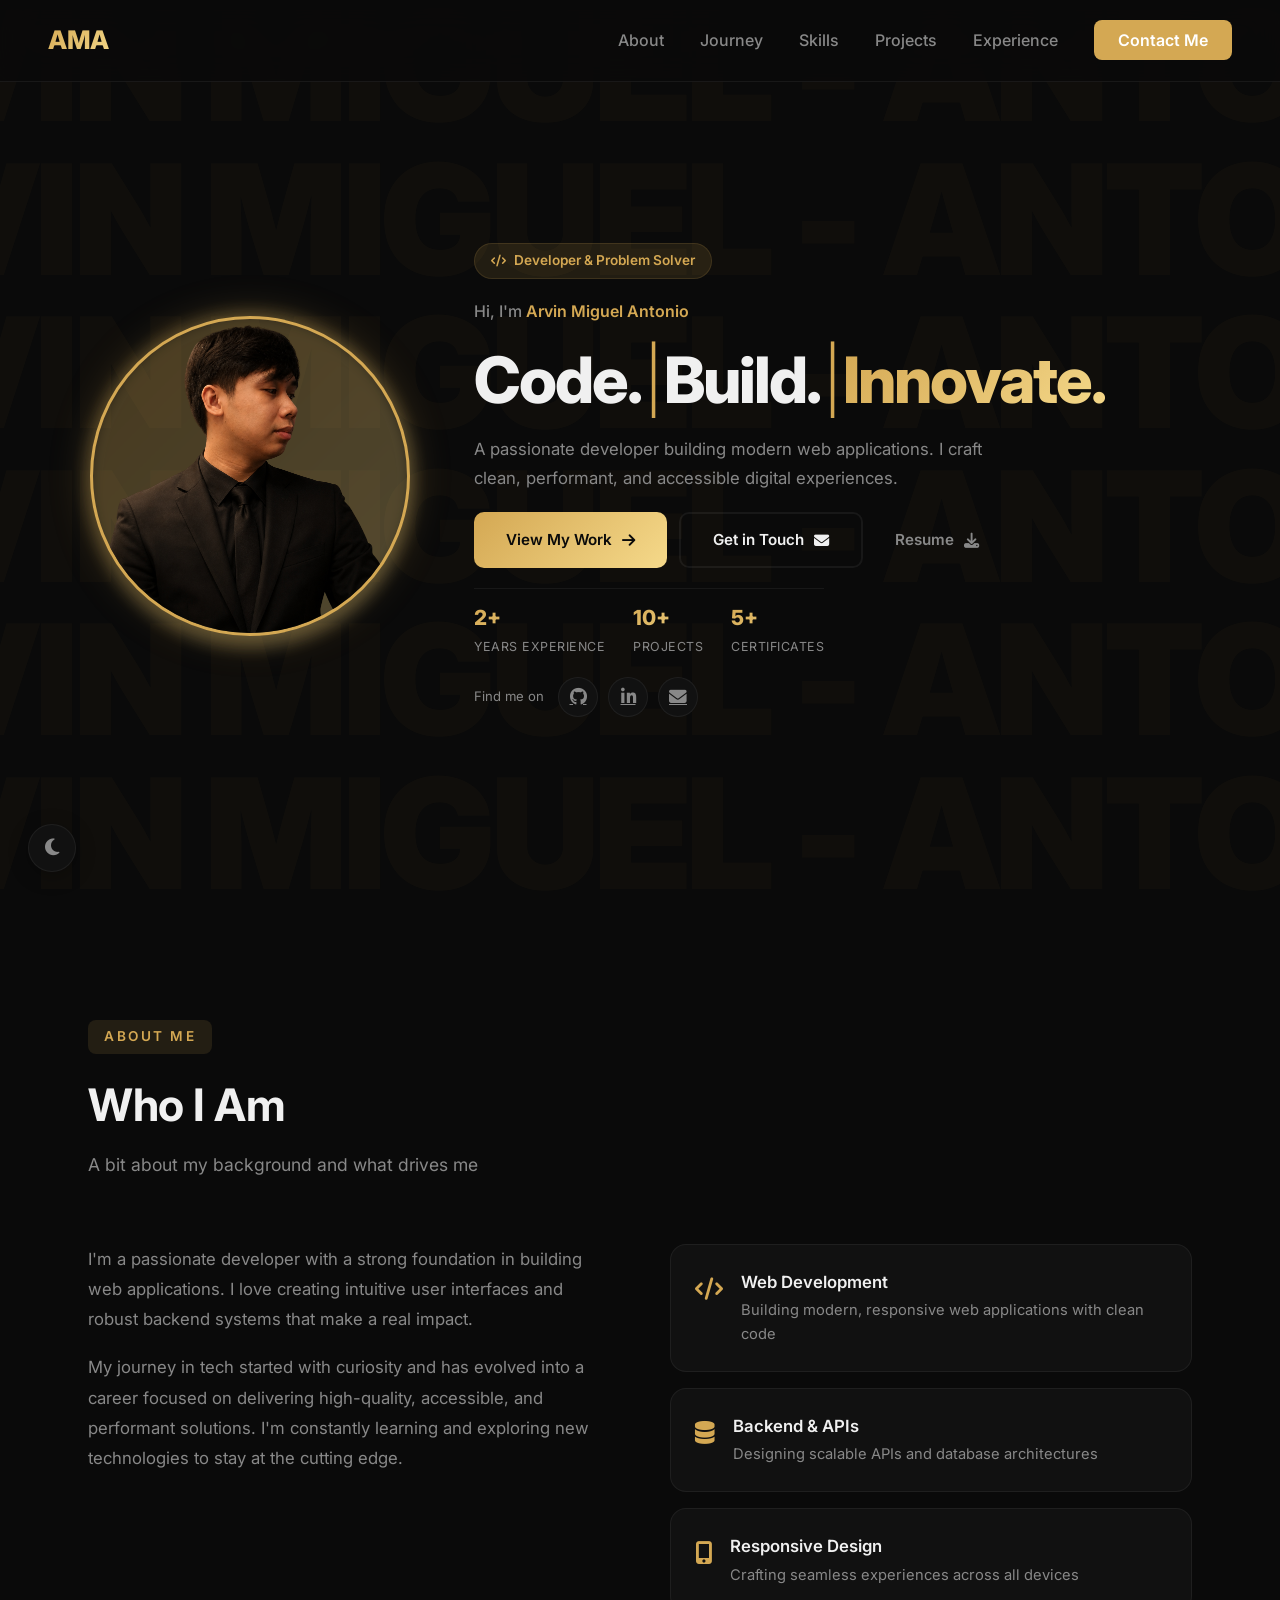
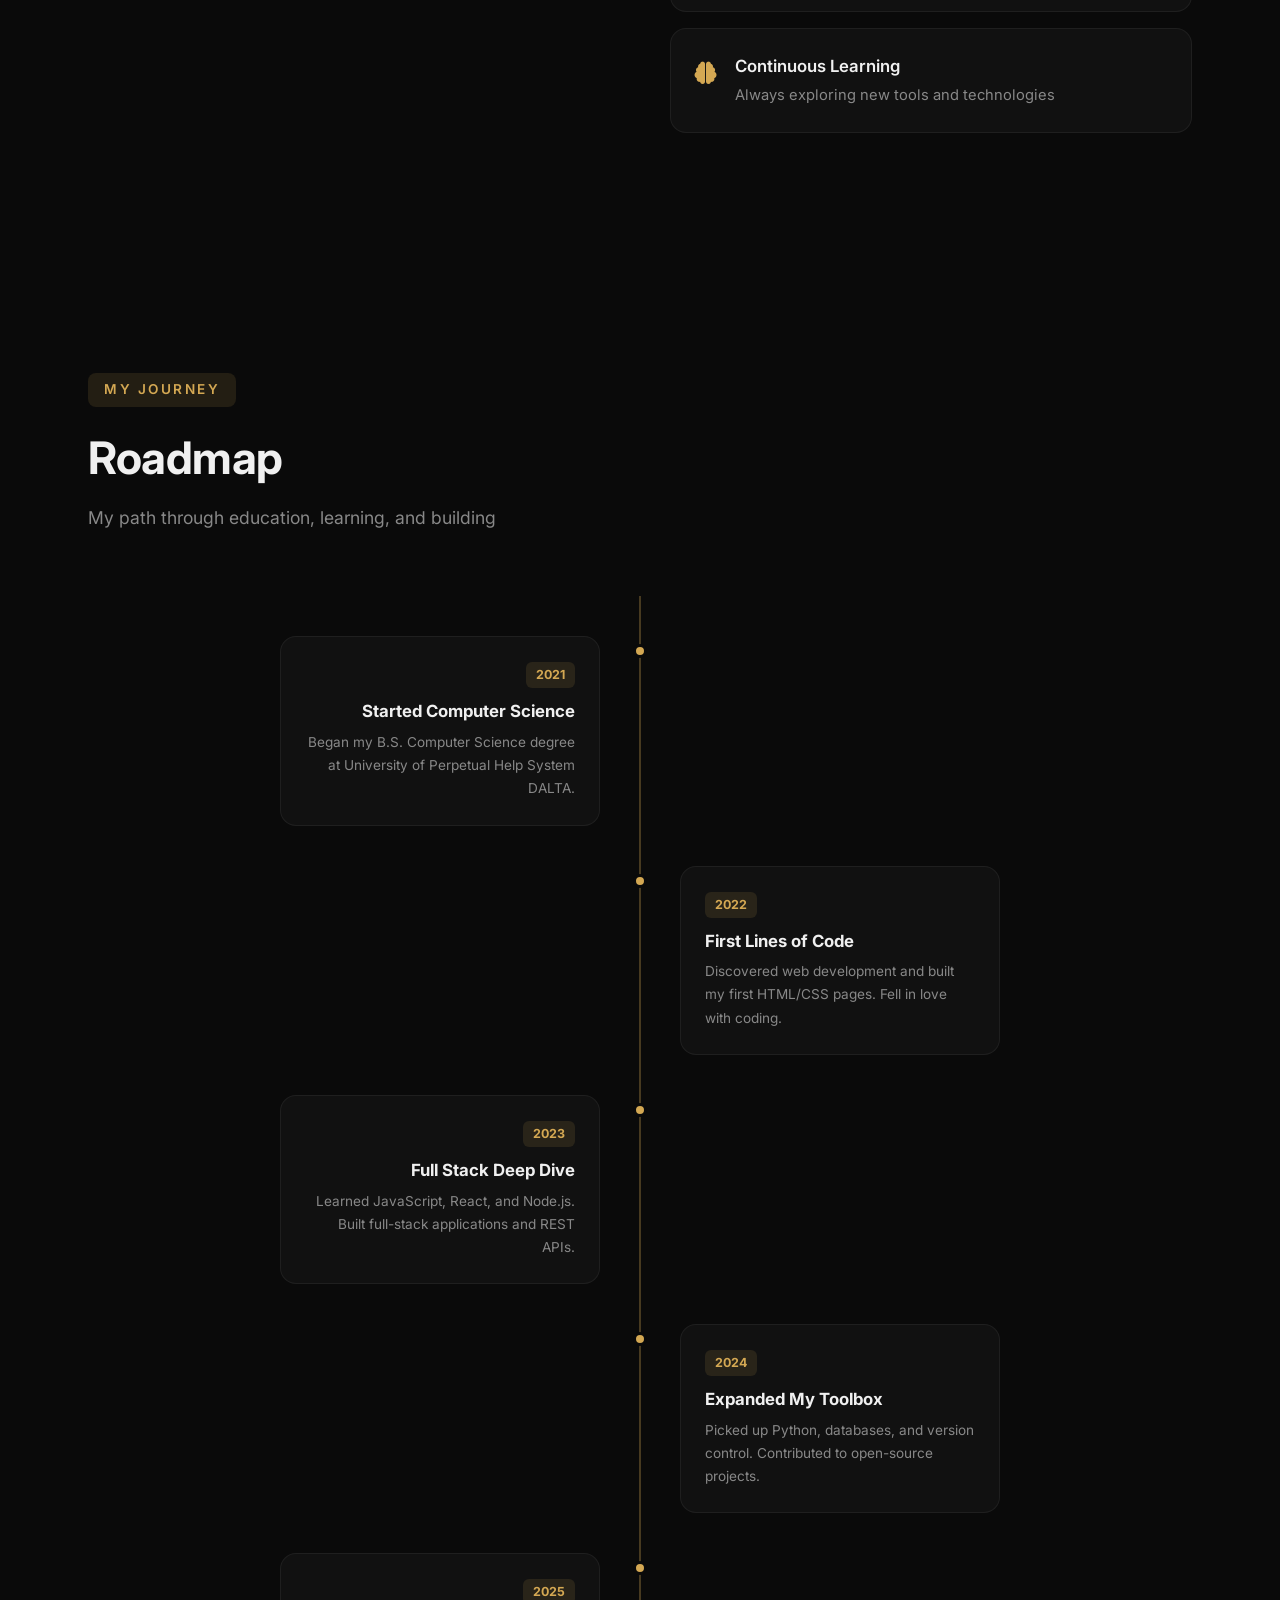
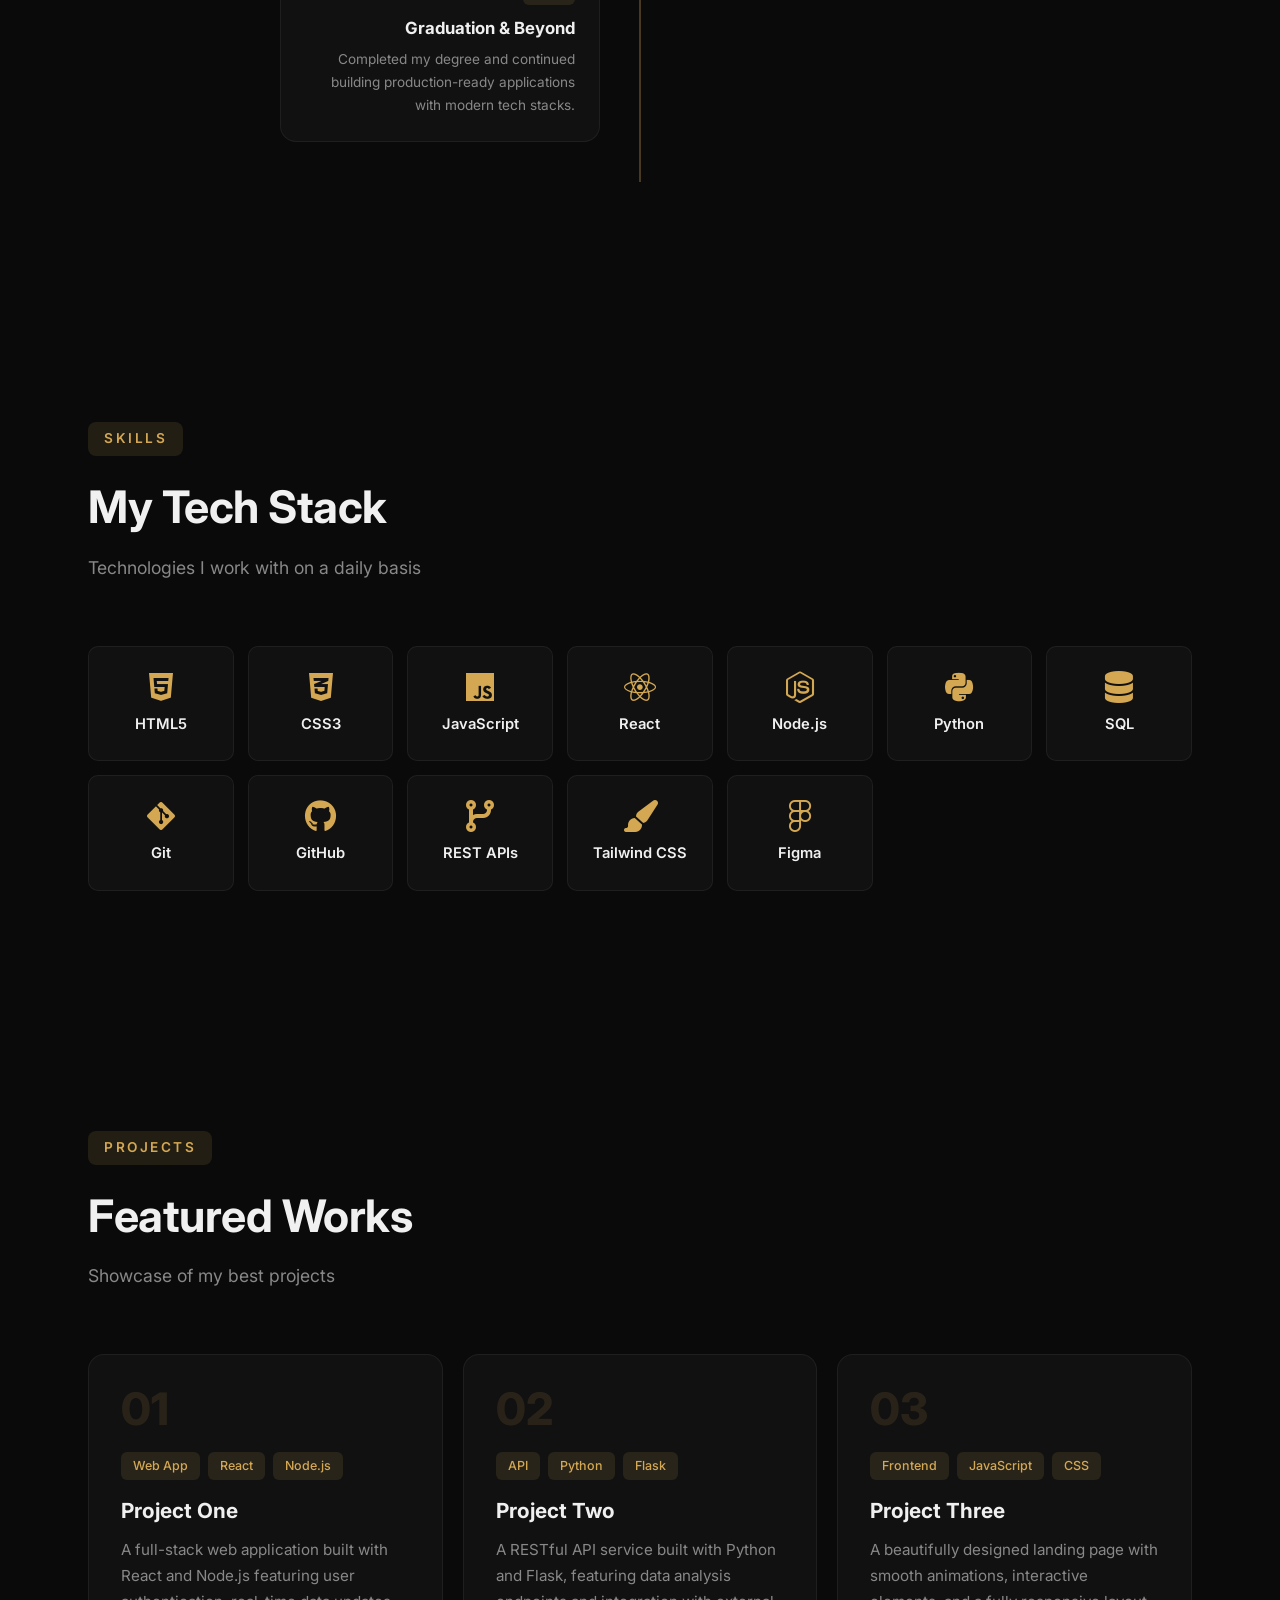
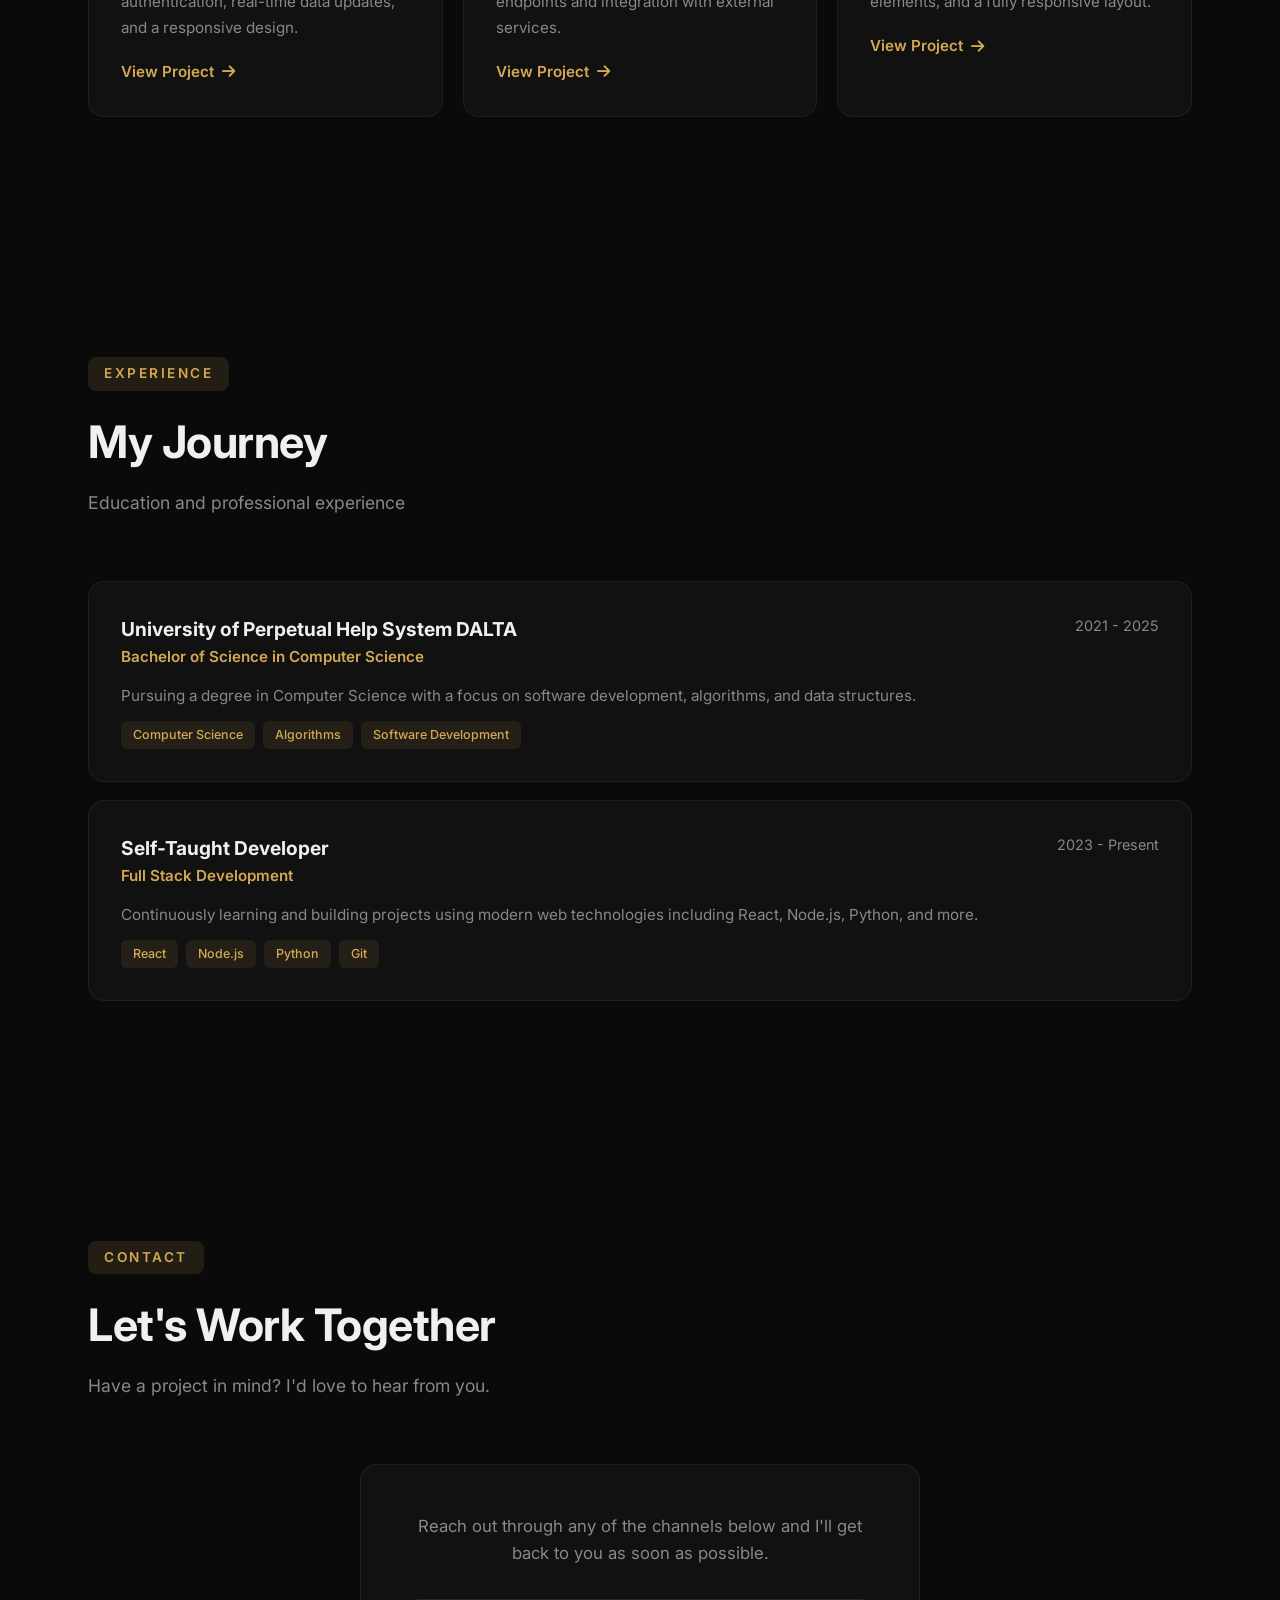
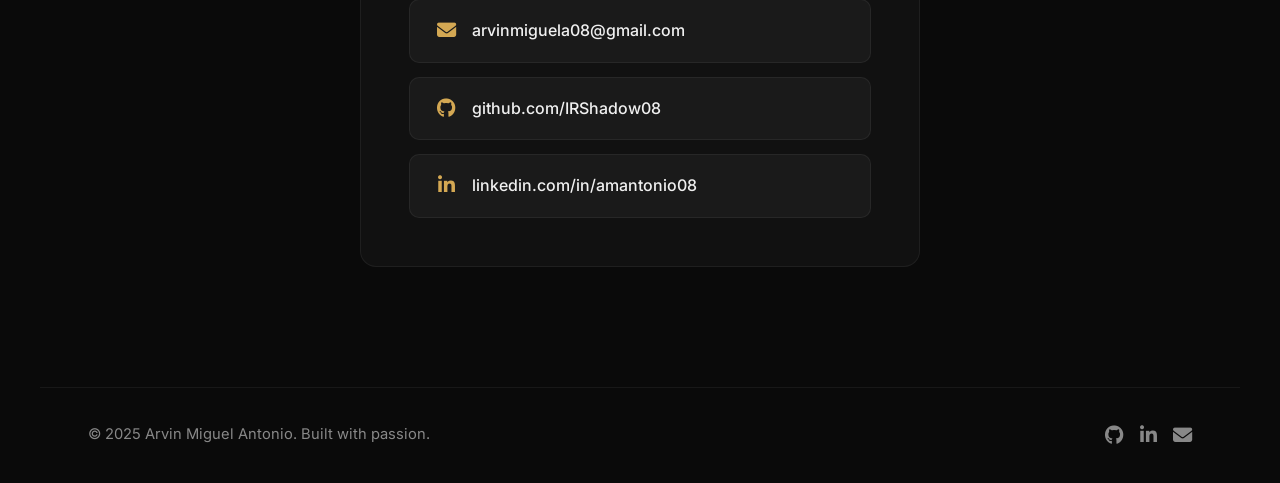
==== portfolio.html @ 57caa6a6 "Smooth Spawn" ====
<!DOCTYPE html>
<html lang="en">
<head>
    <meta charset="UTF-8">
    <meta name="viewport" content="width=device-width, initial-scale=1.0">
    <title>Arvin Miguel Antonio</title>
    <link rel="preconnect" href="https://fonts.googleapis.com">
    <link rel="preconnect" href="https://fonts.gstatic.com" crossorigin>
    <link href="https://fonts.googleapis.com/css2?family=Inter:wght@300;400;500;600;700;800;900&display=swap" rel="stylesheet">
    <link rel="stylesheet" href="https://cdnjs.cloudflare.com/ajax/libs/font-awesome/6.5.0/css/all.min.css">
    <link rel="stylesheet" href="style.css">
</head>
<body>

    <nav>
        <a href="#hero" class="nav-logo">AMA</a>
        <ul class="nav-links" id="navLinks">
            <li><a href="#about">About</a></li>
            <li><a href="#journey">Journey</a></li>
            <li><a href="#skills">Skills</a></li>
            <li><a href="#projects">Projects</a></li>
            <li><a href="#experience">Experience</a></li>
            <li><a href="#contact" class="nav-cta">Contact Me</a></li>
        </ul>
        <button class="mobile-toggle" id="mobileToggle" aria-label="Menu">
            <i class="fas fa-bars"></i>
        </button>
    </nav>

    <section class="hero" id="hero">
        <div class="hero-deco-text">
            <span>Arvin Miguel - Antonio<br>
            Arvin Miguel - Antonio<br>
            Arvin Miguel - Antonio<br>
            Arvin Miguel - Antonio<br>
            Arvin Miguel - Antonio<br>
            Arvin Miguel - Antonio<br>
            Arvin Miguel - Antonio<br>
            Arvin Miguel - Antonio<br>
            Arvin Miguel - Antonio<br>
            Arvin Miguel - Antonio<br>
            Arvin Miguel - Antonio<br>
            Arvin Miguel - Antonio<br>
            Arvin Miguel - Antonio<br>
            Arvin Miguel - Antonio<br>
            Arvin Miguel - Antonio<br>
            Arvin Miguel - Antonio<br>
            Arvin Miguel - Antonio<br>
            Arvin Miguel - Antonio<br>
            Arvin Miguel - Antonio<br>
            Arvin Miguel - Antonio</span>
        </div>
        <div class="hero-wrap">
            <div class="hero-image">
                <img src="Assets/DarkModeMe.png" alt="Arvin Miguel Antonio" id="heroProfileImg">
            </div>
            <div class="hero-content">
                <div class="hero-tag">
                    <i class="fas fa-code"></i> Developer &amp; Problem Solver
                </div>
                <span class="hero-greeting">Hi, I'm <span>Arvin Miguel Antonio</span></span>
                <h1>Code.<span class="separator">|</span>Build.<span class="separator">|</span><span class="highlight">Innovate.</span></h1>
                <p>A passionate developer building modern web applications. I craft clean, performant, and accessible digital experiences.</p>
                <div class="hero-buttons">
                    <a href="#projects" class="btn btn-primary">
                        View My Work <i class="fas fa-arrow-right"></i>
                    </a>
                    <a href="#contact" class="btn btn-outline">
                        Get in Touch <i class="fas fa-envelope"></i>
                    </a>
                    <a href="#" class="btn btn-ghost">
                        Resume <i class="fas fa-download"></i>
                    </a>
                </div>
                <div class="hero-stats">
                    <div class="hero-stat">
                        <span class="hero-stat-value">2+</span>
                        <span class="hero-stat-label">Years Experience</span>
                    </div>
                    <div class="hero-stat">
                        <span class="hero-stat-value">10+</span>
                        <span class="hero-stat-label">Projects</span>
                    </div>
                    <div class="hero-stat">
                        <span class="hero-stat-value">5+</span>
                        <span class="hero-stat-label">Certificates</span>
                    </div>
                </div>
                <div class="hero-social">
                    <span class="hero-social-label">Find me on</span>
                    <a href="https://github.com/IRShadow08" target="_blank" aria-label="GitHub"><i class="fab fa-github"></i></a>
                    <a href="https://www.linkedin.com/in/amantonio08/" target="_blank" aria-label="LinkedIn"><i class="fab fa-linkedin-in"></i></a>
                    <a href="mailto:arvinmiguela08@gmail.com" aria-label="Email"><i class="fas fa-envelope"></i></a>
                </div>
            </div>
        </div>
    </section>

    <section id="about">
        <div class="section-header reveal">
            <span class="section-tag">About Me</span>
            <h2>Who I Am</h2>
            <p>A bit about my background and what drives me</p>
        </div>
        <div class="about-wrap">
            <div class="about-text reveal">
                <p>I'm a passionate developer with a strong foundation in building web applications. I love creating intuitive user interfaces and robust backend systems that make a real impact.</p>
                <p>My journey in tech started with curiosity and has evolved into a career focused on delivering high-quality, accessible, and performant solutions. I'm constantly learning and exploring new technologies to stay at the cutting edge.</p>
            </div>
            <div class="about-highlights reveal">
                <div class="highlight-item">
                    <div class="hl-icon"><i class="fas fa-code"></i></div>
                    <div>
                        <h4>Web Development</h4>
                        <p>Building modern, responsive web applications with clean code</p>
                    </div>
                </div>
                <div class="highlight-item">
                    <div class="hl-icon"><i class="fas fa-database"></i></div>
                    <div>
                        <h4>Backend &amp; APIs</h4>
                        <p>Designing scalable APIs and database architectures</p>
                    </div>
                </div>
                <div class="highlight-item">
                    <div class="hl-icon"><i class="fas fa-mobile-alt"></i></div>
                    <div>
                        <h4>Responsive Design</h4>
                        <p>Crafting seamless experiences across all devices</p>
                    </div>
                </div>
                <div class="highlight-item">
                    <div class="hl-icon"><i class="fas fa-brain"></i></div>
                    <div>
                        <h4>Continuous Learning</h4>
                        <p>Always exploring new tools and technologies</p>
                    </div>
                </div>
            </div>
        </div>
    </section>

    <section id="journey">
        <div class="section-header reveal">
            <span class="section-tag">My Journey</span>
            <h2>Roadmap</h2>
            <p>My path through education, learning, and building</p>
        </div>
        <div class="roadmap reveal">
            <div class="roadmap-line"></div>
            <div class="roadmap-item left">
                <div class="roadmap-dot"></div>
                <div class="roadmap-card">
                    <span class="roadmap-year">2021</span>
                    <h3>Started Computer Science</h3>
                    <p>Began my B.S. Computer Science degree at University of Perpetual Help System DALTA.</p>
                </div>
            </div>
            <div class="roadmap-item right">
                <div class="roadmap-dot"></div>
                <div class="roadmap-card">
                    <span class="roadmap-year">2022</span>
                    <h3>First Lines of Code</h3>
                    <p>Discovered web development and built my first HTML/CSS pages. Fell in love with coding.</p>
                </div>
            </div>
            <div class="roadmap-item left">
                <div class="roadmap-dot"></div>
                <div class="roadmap-card">
                    <span class="roadmap-year">2023</span>
                    <h3>Full Stack Deep Dive</h3>
                    <p>Learned JavaScript, React, and Node.js. Built full-stack applications and REST APIs.</p>
                </div>
            </div>
            <div class="roadmap-item right">
                <div class="roadmap-dot"></div>
                <div class="roadmap-card">
                    <span class="roadmap-year">2024</span>
                    <h3>Expanded My Toolbox</h3>
                    <p>Picked up Python, databases, and version control. Contributed to open-source projects.</p>
                </div>
            </div>
            <div class="roadmap-item left">
                <div class="roadmap-dot"></div>
                <div class="roadmap-card">
                    <span class="roadmap-year">2025</span>
                    <h3>Graduation & Beyond</h3>
                    <p>Completed my degree and continued building production-ready applications with modern tech stacks.</p>
                </div>
            </div>
        </div>
    </section>

    <section id="skills">
        <div class="section-header reveal">
            <span class="section-tag">Skills</span>
            <h2>My Tech Stack</h2>
            <p>Technologies I work with on a daily basis</p>
        </div>
        <div class="skills-grid reveal">
            <div class="skill-item"><i class="fab fa-html5"></i><div class="name">HTML5</div></div>
            <div class="skill-item"><i class="fab fa-css3-alt"></i><div class="name">CSS3</div></div>
            <div class="skill-item"><i class="fab fa-js"></i><div class="name">JavaScript</div></div>
            <div class="skill-item"><i class="fab fa-react"></i><div class="name">React</div></div>
            <div class="skill-item"><i class="fab fa-node-js"></i><div class="name">Node.js</div></div>
            <div class="skill-item"><i class="fab fa-python"></i><div class="name">Python</div></div>
            <div class="skill-item"><i class="fas fa-database"></i><div class="name">SQL</div></div>
            <div class="skill-item"><i class="fab fa-git-alt"></i><div class="name">Git</div></div>
            <div class="skill-item"><i class="fab fa-github"></i><div class="name">GitHub</div></div>
            <div class="skill-item"><i class="fas fa-code-branch"></i><div class="name">REST APIs</div></div>
            <div class="skill-item"><i class="fas fa-paint-brush"></i><div class="name">Tailwind CSS</div></div>
            <div class="skill-item"><i class="fab fa-figma"></i><div class="name">Figma</div></div>
        </div>
    </section>

    <section id="projects">
        <div class="section-header reveal">
            <span class="section-tag">Projects</span>
            <h2>Featured Works</h2>
            <p>Showcase of my best projects</p>
        </div>
        <div class="projects-grid reveal">
            <div class="project-card">
                <div class="card-num">01</div>
                <div class="project-tags">
                    <span>Web App</span>
                    <span>React</span>
                    <span>Node.js</span>
                </div>
                <h3>Project One</h3>
                <p>A full-stack web application built with React and Node.js featuring user authentication, real-time data updates, and a responsive design.</p>
                <a href="https://github.com/IRShadow08" target="_blank" class="project-link">
                    View Project <i class="fas fa-arrow-right"></i>
                </a>
            </div>
            <div class="project-card">
                <div class="card-num">02</div>
                <div class="project-tags">
                    <span>API</span>
                    <span>Python</span>
                    <span>Flask</span>
                </div>
                <h3>Project Two</h3>
                <p>A RESTful API service built with Python and Flask, featuring data analysis endpoints and integration with external services.</p>
                <a href="https://github.com/IRShadow08" target="_blank" class="project-link">
                    View Project <i class="fas fa-arrow-right"></i>
                </a>
            </div>
            <div class="project-card">
                <div class="card-num">03</div>
                <div class="project-tags">
                    <span>Frontend</span>
                    <span>JavaScript</span>
                    <span>CSS</span>
                </div>
                <h3>Project Three</h3>
                <p>A beautifully designed landing page with smooth animations, interactive elements, and a fully responsive layout.</p>
                <a href="https://github.com/IRShadow08" target="_blank" class="project-link">
                    View Project <i class="fas fa-arrow-right"></i>
                </a>
            </div>
        </div>
    </section>

    <section id="experience">
        <div class="section-header reveal">
            <span class="section-tag">Experience</span>
            <h2>My Journey</h2>
            <p>Education and professional experience</p>
        </div>
        <div class="exp-list reveal">
            <div class="exp-card">
                <div class="exp-header">
                    <div>
                        <h3>University of Perpetual Help System DALTA</h3>
                        <div class="exp-role">Bachelor of Science in Computer Science</div>
                    </div>
                    <div class="exp-date">2021 - 2025</div>
                </div>
                <div class="exp-desc">
                    Pursuing a degree in Computer Science with a focus on software development, algorithms, and data structures.
                </div>
                <div class="exp-tags">
                    <span>Computer Science</span>
                    <span>Algorithms</span>
                    <span>Software Development</span>
                </div>
            </div>
            <div class="exp-card">
                <div class="exp-header">
                    <div>
                        <h3>Self-Taught Developer</h3>
                        <div class="exp-role">Full Stack Development</div>
                    </div>
                    <div class="exp-date">2023 - Present</div>
                </div>
                <div class="exp-desc">
                    Continuously learning and building projects using modern web technologies including React, Node.js, Python, and more.
                </div>
                <div class="exp-tags">
                    <span>React</span>
                    <span>Node.js</span>
                    <span>Python</span>
                    <span>Git</span>
                </div>
            </div>
        </div>
    </section>

    <section id="contact">
        <div class="section-header reveal">
            <span class="section-tag">Contact</span>
            <h2>Let's Work Together</h2>
            <p>Have a project in mind? I'd love to hear from you.</p>
        </div>
        <div class="contact-wrap reveal">
            <div class="contact-card">
                <p>Reach out through any of the channels below and I'll get back to you as soon as possible.</p>
                <div class="contact-links">
                    <a href="mailto:arvinmiguela08@gmail.com">
                        <i class="fas fa-envelope"></i> arvinmiguela08@gmail.com
                    </a>
                    <a href="https://github.com/IRShadow08" target="_blank">
                        <i class="fab fa-github"></i> github.com/IRShadow08
                    </a>
                    <a href="https://www.linkedin.com/in/amantonio08/" target="_blank">
                        <i class="fab fa-linkedin-in"></i> linkedin.com/in/amantonio08
                    </a>
                </div>
            </div>
        </div>
    </section>

    <button class="theme-toggle" id="themeToggle" aria-label="Toggle theme">
        <i class="fas fa-moon"></i>
    </button>
    <a href="#hero" class="back-to-top" aria-label="Back to top">
        <i class="fas fa-arrow-up"></i>
    </a>

    <footer>
        <p>&copy; 2025 Arvin Miguel Antonio. Built with passion.</p>
        <div class="footer-social">
            <a href="https://github.com/IRShadow08" target="_blank" aria-label="GitHub"><i class="fab fa-github"></i></a>
            <a href="https://www.linkedin.com/in/amantonio08/" target="_blank" aria-label="LinkedIn"><i class="fab fa-linkedin-in"></i></a>
            <a href="mailto:arvinmiguela08@gmail.com" aria-label="Email"><i class="fas fa-envelope"></i></a>
        </div>
    </footer>

    <script src="script.js"></script>
</body>
</html>
---- style.css ----
* {
    margin: 0;
    padding: 0;
    box-sizing: border-box;
}

:root {
    --bg: #0a0a0a;
    --bg-card: #111111;
    --bg-elevated: #1a1a1a;
    --text: #f0f0f0;
    --text-muted: #888888;
    --accent: #d4a853;
    --accent-dim: rgba(212, 168, 83, 0.12);
    --accent-glow: rgba(212, 168, 83, 0.25);
    --accent-gradient: linear-gradient(135deg, #d4a853, #f5d98a);
    --border: rgba(255, 255, 255, 0.06);
    --radius: 16px;
    --font-sans: 'Inter', sans-serif;
}

html {
    scroll-behavior: smooth;
}

body {
    font-family: 'Inter', sans-serif;
    background: var(--bg);
    position: relative;
    color: var(--text);
    line-height: 1.6;
    overflow-x: hidden;
}

nav {
    position: fixed;
    top: 0;
    left: 0;
    width: 100%;
    padding: 20px 48px;
    display: flex;
    justify-content: space-between;
    align-items: center;
    z-index: 100;
    background: rgba(10, 10, 10, 0.85);
    backdrop-filter: blur(16px);
    border-bottom: 1px solid var(--border);
}

.nav-logo {
    font-size: 1.6rem;
    font-weight: 800;
    letter-spacing: -0.5px;
    background: var(--accent-gradient);
    -webkit-background-clip: text;
    -webkit-text-fill-color: transparent;
    background-clip: text;
    text-decoration: none;
}

.nav-links {
    display: flex;
    gap: 36px;
    list-style: none;
    align-items: center;
}

.nav-links a {
    color: var(--text-muted);
    text-decoration: none;
    font-size: 1rem;
    font-weight: 500;
    transition: color 0.25s;
}

.nav-links a:hover {
    color: var(--text);
}

.nav-cta {
    background: var(--accent);
    color: #fff !important;
    padding: 10px 24px;
    border-radius: 8px;
    font-weight: 600 !important;
    transition: opacity 0.25s !important;
}

.nav-cta:hover {
    opacity: 0.85;
}

.mobile-toggle {
    display: none;
    background: none;
    border: none;
    color: var(--text);
    font-size: 1.8rem;
    cursor: pointer;
}

.hero {
    min-height: 100vh;
    display: flex;
    align-items: center;
    justify-content: center;
    padding: 140px 48px 80px;
    position: relative;
    overflow: hidden;
}

.hero-deco-text {
    position: absolute;
    inset: 0;
    display: flex;
    flex-direction: column;
    align-items: center;
    justify-content: center;
    pointer-events: none;
    user-select: none;
    z-index: 0;
    opacity: 0.035;
    font-size: clamp(5rem, 12vw, 12rem);
    font-weight: 900;
    line-height: 1;
    letter-spacing: -0.03em;
    color: var(--accent);
    text-transform: uppercase;
    white-space: nowrap;
    overflow: hidden;
}

.hero-deco-text span {
    display: block;
    animation: decoScroll 10s linear infinite;
    will-change: transform;
}

@keyframes decoScroll {
    0% { transform: translateY(0); }
    100% { transform: translateY(-50%); }
}

.hero-wrap {
    display: flex;
    align-items: center;
    gap: 64px;
    max-width: 1100px;
    width: 100%;
    position: relative;
    z-index: 1;
}

.hero-image {
    flex-shrink: 0;
    position: relative;
}

.hero-image::after {
    content: '';
    position: absolute;
    inset: -4px;
    border-radius: 50%;
    background: var(--accent-gradient);
    opacity: 0.3;
    filter: blur(8px);
    z-index: -1;
}

.hero-image img {
    width: 320px;
    height: 320px;
    object-fit: cover;
    border-radius: 50%;
    border: 3px solid var(--accent);
    box-shadow: 0 0 40px var(--accent-glow);
}

.hero-content {
    flex: 1;
    display: flex;
    flex-direction: column;
    align-items: flex-start;
    text-align: left;
    gap: 20px;
    position: relative;
    z-index: 1;
}

.hero-tag {
    display: inline-flex;
    align-items: center;
    gap: 8px;
    font-size: 0.85rem;
    font-weight: 600;
    color: var(--accent);
    background: var(--accent-dim);
    padding: 6px 16px;
    border-radius: 100px;
    border: 1px solid rgba(212, 168, 83, 0.15);
}

.hero-tag i {
    font-size: 0.75rem;
}

.hero-greeting {
    font-size: 1rem;
    font-weight: 500;
    color: var(--text-muted);
}

.hero-greeting span {
    color: var(--accent);
    font-weight: 600;
}

.hero-content h1 {
    font-size: clamp(2.5rem, 5vw, 4rem);
    font-weight: 800;
    line-height: 1.1;
    letter-spacing: -2px;
}

.hero-content h1 .highlight {
    background: var(--accent-gradient);
    -webkit-background-clip: text;
    -webkit-text-fill-color: transparent;
    background-clip: text;
}

.hero-content h1 .separator {
    color: var(--accent);
    -webkit-text-fill-color: var(--accent);
    margin: 0 4px;
    font-weight: 300;
}

.hero-content p {
    font-size: 1.05rem;
    color: var(--text-muted);
    line-height: 1.7;
    max-width: 540px;
}

.hero-buttons {
    display: flex;
    gap: 12px;
    flex-wrap: wrap;
    justify-content: flex-start;
}

.btn {
    display: inline-flex;
    align-items: center;
    gap: 10px;
    padding: 14px 32px;
    border-radius: 10px;
    font-weight: 600;
    font-size: 0.95rem;
    text-decoration: none;
    transition: all 0.25s;
    border: none;
    cursor: pointer;
    font-family: inherit;
}

.btn-primary {
    background: var(--accent-gradient);
    color: #0a0a0a;
}

.light-mode .btn-primary {
    color: #1a1a1a;
}

.btn-primary:hover {
    opacity: 0.9;
    transform: translateY(-2px);
    box-shadow: 0 8px 30px var(--accent-glow);
}

.btn-outline {
    background: transparent;
    color: var(--text);
    border: 2px solid var(--border);
}

.btn-outline:hover {
    border-color: var(--accent);
    background: var(--accent-dim);
}

.btn-ghost {
    background: transparent;
    color: var(--text-muted);
    border: none;
    padding: 14px 20px;
}

.btn-ghost:hover {
    color: var(--accent);
}

.hero-actions {
    display: flex;
    align-items: center;
    gap: 16px;
    flex-wrap: wrap;
}

.hero-stats {
    display: flex;
    gap: 28px;
    padding-top: 12px;
    border-top: 1px solid var(--border);
}

.hero-stat {
    display: flex;
    flex-direction: column;
    gap: 2px;
}

.hero-stat-value {
    font-size: 1.3rem;
    font-weight: 800;
    background: var(--accent-gradient);
    -webkit-background-clip: text;
    -webkit-text-fill-color: transparent;
    background-clip: text;
}

.hero-stat-label {
    font-size: 0.78rem;
    color: var(--text-muted);
    text-transform: uppercase;
    letter-spacing: 0.5px;
}

.hero-social {
    display: flex;
    align-items: center;
    gap: 10px;
    justify-content: flex-start;
}

.hero-social-label {
    font-size: 0.82rem;
    color: var(--text-muted);
    margin-right: 4px;
}

.hero-social a {
    color: var(--text-muted);
    font-size: 1.1rem;
    transition: color 0.25s;
    width: 40px;
    height: 40px;
    display: flex;
    align-items: center;
    justify-content: center;
    border-radius: 50%;
    background: var(--bg-card);
    border: 1px solid var(--border);
}

.hero-social a:hover {
    color: var(--accent);
    border-color: var(--accent);
}

section {
    padding: 120px 48px;
    position: relative;
    z-index: 1;
}

section:not(.hero) {
    max-width: 1200px;
    margin: 0 auto;
}

.section-header {
    margin-bottom: 64px;
}

.section-tag {
    display: inline-block;
    font-size: 0.85rem;
    font-weight: 600;
    text-transform: uppercase;
    letter-spacing: 2.5px;
    color: var(--accent);
    background: var(--accent-dim);
    padding: 6px 16px;
    border-radius: 8px;
    margin-bottom: 16px;
}

.section-header h2 {
    font-size: clamp(2rem, 3.5vw, 3rem);
    font-weight: 700;
    letter-spacing: -0.5px;
}

.section-header p {
    color: var(--text-muted);
    margin-top: 10px;
    font-size: 1.1rem;
}

.about-wrap {
    display: grid;
    grid-template-columns: 1fr 1fr;
    gap: 60px;
}

.about-text p {
    color: var(--text-muted);
    margin-bottom: 18px;
    font-size: 1.05rem;
    line-height: 1.8;
}

.about-highlights {
    display: flex;
    flex-direction: column;
    gap: 16px;
}

.highlight-item {
    display: flex;
    align-items: flex-start;
    gap: 18px;
    background: var(--bg-card);
    border: 1px solid var(--border);
    border-radius: var(--radius);
    padding: 24px;
    transition: border-color 0.25s;
}

.highlight-item:hover {
    border-color: var(--accent);
}

.highlight-item .hl-icon {
    font-size: 1.4rem;
    color: var(--accent);
    margin-top: 2px;
    flex-shrink: 0;
}

.highlight-item h4 {
    font-size: 1.05rem;
    font-weight: 600;
    margin-bottom: 4px;
}

.highlight-item p {
    font-size: 0.92rem;
    color: var(--text-muted);
}

.roadmap {
    position: relative;
    max-width: 800px;
    margin: 0 auto;
    padding: 20px 0;
}

.roadmap-line {
    position: absolute;
    left: 50%;
    top: 0;
    bottom: 0;
    width: 2px;
    background: var(--accent);
    opacity: 0.3;
    transform: translateX(-50%);
}

.roadmap-item {
    position: relative;
    width: 50%;
    padding: 20px 40px;
}

.roadmap-item.left {
    left: 0;
    text-align: right;
}

.roadmap-item.right {
    left: 50%;
    text-align: left;
}

.roadmap-dot {
    position: absolute;
    top: 28px;
    width: 14px;
    height: 14px;
    background: var(--accent);
    border-radius: 50%;
    border: 3px solid var(--bg);
    z-index: 2;
}

.roadmap-item.left .roadmap-dot {
    right: -7px;
}

.roadmap-item.right .roadmap-dot {
    left: -7px;
}

.roadmap-card {
    background: var(--bg-card);
    border: 1px solid var(--border);
    border-radius: var(--radius);
    padding: 24px;
    transition: border-color 0.25s;
}

.roadmap-card:hover {
    border-color: var(--accent);
}

.roadmap-year {
    display: inline-block;
    font-size: 0.78rem;
    font-weight: 700;
    color: var(--accent);
    background: var(--accent-dim);
    padding: 3px 10px;
    border-radius: 6px;
    margin-bottom: 10px;
}

.roadmap-card h3 {
    font-size: 1.05rem;
    font-weight: 700;
    margin-bottom: 6px;
}

.roadmap-card p {
    font-size: 0.85rem;
    color: var(--text-muted);
    line-height: 1.7;
}

@media (max-width: 768px) {
    .roadmap-line {
        left: 20px;
    }

    .roadmap-item {
        width: 100%;
        padding: 12px 20px 12px 52px;
    }

    .roadmap-item.left,
    .roadmap-item.right {
        left: 0;
        text-align: left;
    }

    .roadmap-item.left .roadmap-dot,
    .roadmap-item.right .roadmap-dot {
        left: 13px;
    }
}

.skills-grid {
    display: grid;
    grid-template-columns: repeat(auto-fill, minmax(140px, 1fr));
    gap: 14px;
}

.skill-item {
    background: var(--bg-card);
    border: 1px solid var(--border);
    border-radius: 10px;
    padding: 24px 16px;
    text-align: center;
    transition: all 0.25s;
    cursor: default;
}

.skill-item:hover {
    border-color: var(--accent);
    transform: translateY(-3px);
}

.skill-item i {
    font-size: 2rem;
    margin-bottom: 10px;
    color: var(--accent);
}

.skill-item .name {
    font-size: 0.92rem;
    font-weight: 600;
}

.projects-grid {
    display: grid;
    grid-template-columns: repeat(auto-fill, minmax(340px, 1fr));
    gap: 20px;
}

.project-card {
    background: var(--bg-card);
    border: 1px solid var(--border);
    border-radius: var(--radius);
    padding: 32px;
    transition: all 0.25s;
}

.project-card:hover {
    border-color: var(--accent);
    transform: translateY(-4px);
}

.project-card .card-num {
    font-size: 2.8rem;
    font-weight: 800;
    color: var(--accent-dim);
    line-height: 1;
    margin-bottom: 20px;
}

.project-tags {
    display: flex;
    flex-wrap: wrap;
    gap: 8px;
    margin-bottom: 14px;
}

.project-tags span {
    font-size: 0.78rem;
    padding: 4px 12px;
    border-radius: 6px;
    background: var(--accent-dim);
    color: var(--accent);
    font-weight: 500;
}

.project-card h3 {
    font-size: 1.3rem;
    font-weight: 700;
    margin-bottom: 10px;
}

.project-card p {
    font-size: 0.95rem;
    color: var(--text-muted);
    line-height: 1.7;
    margin-bottom: 18px;
}

.project-link {
    color: var(--accent);
    text-decoration: none;
    font-size: 0.95rem;
    font-weight: 600;
    display: inline-flex;
    align-items: center;
    gap: 8px;
    transition: gap 0.25s;
}

.project-link:hover {
    gap: 12px;
}

.exp-list {
    display: flex;
    flex-direction: column;
    gap: 18px;
}

.exp-card {
    background: var(--bg-card);
    border: 1px solid var(--border);
    border-radius: var(--radius);
    padding: 32px;
    transition: all 0.25s;
    position: relative;
    overflow: hidden;
}

.exp-card::before {
    content: '';
    position: absolute;
    left: 0;
    top: 0;
    bottom: 0;
    width: 4px;
    background: var(--accent);
    opacity: 0;
    transition: opacity 0.25s;
}

.exp-card:hover::before {
    opacity: 1;
}

.exp-header {
    display: flex;
    justify-content: space-between;
    align-items: flex-start;
    margin-bottom: 10px;
    flex-wrap: wrap;
    gap: 8px;
}

.exp-header h3 {
    font-size: 1.2rem;
    font-weight: 700;
}

.exp-role {
    font-size: 0.95rem;
    color: var(--accent);
    font-weight: 600;
    margin-bottom: 4px;
}

.exp-date {
    font-size: 0.9rem;
    color: var(--text-muted);
    white-space: nowrap;
}

.exp-desc {
    font-size: 0.95rem;
    color: var(--text-muted);
    line-height: 1.7;
}

.exp-tags {
    display: flex;
    flex-wrap: wrap;
    gap: 8px;
    margin-top: 12px;
}

.exp-tags span {
    font-size: 0.78rem;
    padding: 4px 12px;
    border-radius: 6px;
    background: rgba(212, 168, 83, 0.1);
    color: var(--accent);
    font-weight: 500;
}

.contact-wrap {
    display: flex;
    flex-direction: column;
    align-items: center;
    text-align: center;
}

.contact-card {
    background: var(--bg-card);
    border: 1px solid var(--border);
    border-radius: var(--radius);
    padding: 48px;
    max-width: 560px;
    width: 100%;
}

.contact-card p {
    color: var(--text-muted);
    margin-bottom: 32px;
    font-size: 1.05rem;
}

.contact-links {
    display: flex;
    flex-direction: column;
    gap: 14px;
}

.contact-links a {
    display: flex;
    align-items: center;
    gap: 14px;
    padding: 18px 24px;
    border-radius: 10px;
    text-decoration: none;
    font-weight: 500;
    font-size: 1rem;
    background: var(--bg-elevated);
    border: 1px solid var(--border);
    color: var(--text);
    transition: all 0.25s;
}

.contact-links a:hover {
    border-color: var(--accent);
    background: var(--accent-dim);
}

.contact-links a i {
    color: var(--accent);
    width: 24px;
    text-align: center;
    font-size: 1.2rem;
}

footer {
    border-top: 1px solid var(--border);
    padding: 32px 48px;
    display: flex;
    justify-content: space-between;
    align-items: center;
    color: var(--text-muted);
    font-size: 0.92rem;
    max-width: 1200px;
    margin: 0 auto;
    flex-wrap: wrap;
    gap: 16px;
}

footer .footer-social {
    display: flex;
    gap: 16px;
}

footer .footer-social a {
    color: var(--text-muted);
    font-size: 1.2rem;
    transition: color 0.25s;
}

footer .footer-social a:hover {
    color: var(--accent);
}

.reveal {
    opacity: 0;
    transform: translateY(24px);
    transition: opacity 0.5s ease-out, transform 0.5s ease-out;
}

.reveal.active {
    opacity: 1;
    transform: translateY(0);
}

.theme-toggle {
    position: fixed;
    bottom: 28px;
    left: 28px;
    z-index: 200;
    width: 48px;
    height: 48px;
    border-radius: 50%;
    border: 1px solid var(--border);
    background: var(--bg-card);
    color: var(--text-muted);
    font-size: 1.2rem;
    cursor: pointer;
    display: flex;
    align-items: center;
    justify-content: center;
    transition: all 0.3s;
    box-shadow: 0 4px 20px rgba(0, 0, 0, 0.3);
}

.theme-toggle:hover {
    border-color: var(--accent);
    color: var(--accent);
    transform: scale(1.1);
}

.back-to-top {
    position: fixed;
    bottom: 28px;
    right: 28px;
    z-index: 200;
    width: 48px;
    height: 48px;
    border-radius: 50%;
    border: 1px solid var(--border);
    background: var(--bg-card);
    color: var(--text-muted);
    font-size: 1.2rem;
    cursor: pointer;
    display: none;
    align-items: center;
    justify-content: center;
    transition: all 0.3s;
    box-shadow: 0 4px 20px rgba(0, 0, 0, 0.3);
    text-decoration: none;
}

.back-to-top:hover {
    border-color: var(--accent);
    color: var(--accent);
    transform: scale(1.1);
}

.light-mode .back-to-top {
    background: var(--bg-elevated);
    border-color: rgba(0, 0, 0, 0.15);
    color: #555;
}

.light-mode .back-to-top:hover {
    color: var(--accent);
    border-color: var(--accent);
}

.light-mode {
    --bg: #ffffff;
    --bg-gradient: none;
    --bg-card: #f5f5f5;
    --bg-elevated: #eeeeee;
    --text: #111111;
    --text-muted: #666666;
    --border: rgba(0, 0, 0, 0.1);
    --accent: #d4a853;
    --accent-dim: rgba(212, 168, 83, 0.1);
    --accent-glow: rgba(212, 168, 83, 0.15);
    --bg: #ffffff;
}

.light-mode nav {
    background: rgba(255, 255, 255, 0.9);
    border-bottom-color: rgba(0, 0, 0, 0.08);
}

.light-mode .nav-links a {
    color: #555;
}

.light-mode .nav-links a:hover {
    color: #111;
}

.light-mode .project-card .card-num {
    color: rgba(212, 168, 83, 0.15);
}

.light-mode .hero-image::after {
    opacity: 0.2;
}

.light-mode .hero-social a {
    background: var(--bg-elevated);
}

.light-mode .contact-links a {
    background: var(--bg-elevated);
}

.light-mode .exp-card::before {
    background: var(--accent);
}

.light-mode .theme-toggle {
    background: var(--bg-elevated);
    border-color: rgba(0, 0, 0, 0.15);
    color: #555;
}

.light-mode .theme-toggle:hover {
    color: var(--accent);
    border-color: var(--accent);
}

@media (max-width: 768px) {
    .light-mode .nav-links {
        background: rgba(255, 255, 255, 0.97);
        border-bottom-color: rgba(0, 0, 0, 0.08);
    }
}

@media (max-width: 900px) {
    .about-wrap {
        grid-template-columns: 1fr;
        gap: 40px;
    }

    footer {
        flex-direction: column;
        text-align: center;
    }
}

@media (max-width: 768px) {
    nav {
        padding: 16px 24px;
    }

    .nav-links {
        display: none;
        position: absolute;
        top: 100%;
        left: 0;
        width: 100%;
        flex-direction: column;
        background: rgba(10, 10, 10, 0.97);
        backdrop-filter: blur(16px);
        padding: 24px;
        gap: 16px;
        border-bottom: 1px solid var(--border);
    }

    .nav-links.open {
        display: flex;
    }

    .mobile-toggle {
        display: block;
    }

    .hero {
        padding: 120px 24px 60px;
    }

    .hero-wrap {
        flex-direction: column;
        text-align: center;
        gap: 36px;
    }

    .hero-image img {
        width: 200px;
        height: 200px;
    }

    .hero-content {
        align-items: center;
        text-align: center;
    }

    .hero-buttons,
    .hero-social,
    .hero-actions {
        justify-content: center;
    }

    .hero-stats {
        justify-content: center;
    }

    .hero-deco-text {
        font-size: clamp(3rem, 8vw, 6rem);
    }

    section {
        padding: 80px 24px;
    }

    .projects-grid {
        grid-template-columns: 1fr;
    }

    .skills-grid {
        grid-template-columns: repeat(auto-fill, minmax(110px, 1fr));
    }
}

@media (max-width: 480px) {
    .hero-content h1 {
        font-size: 2rem;
    }

    .contact-card {
        padding: 28px;
    }
}
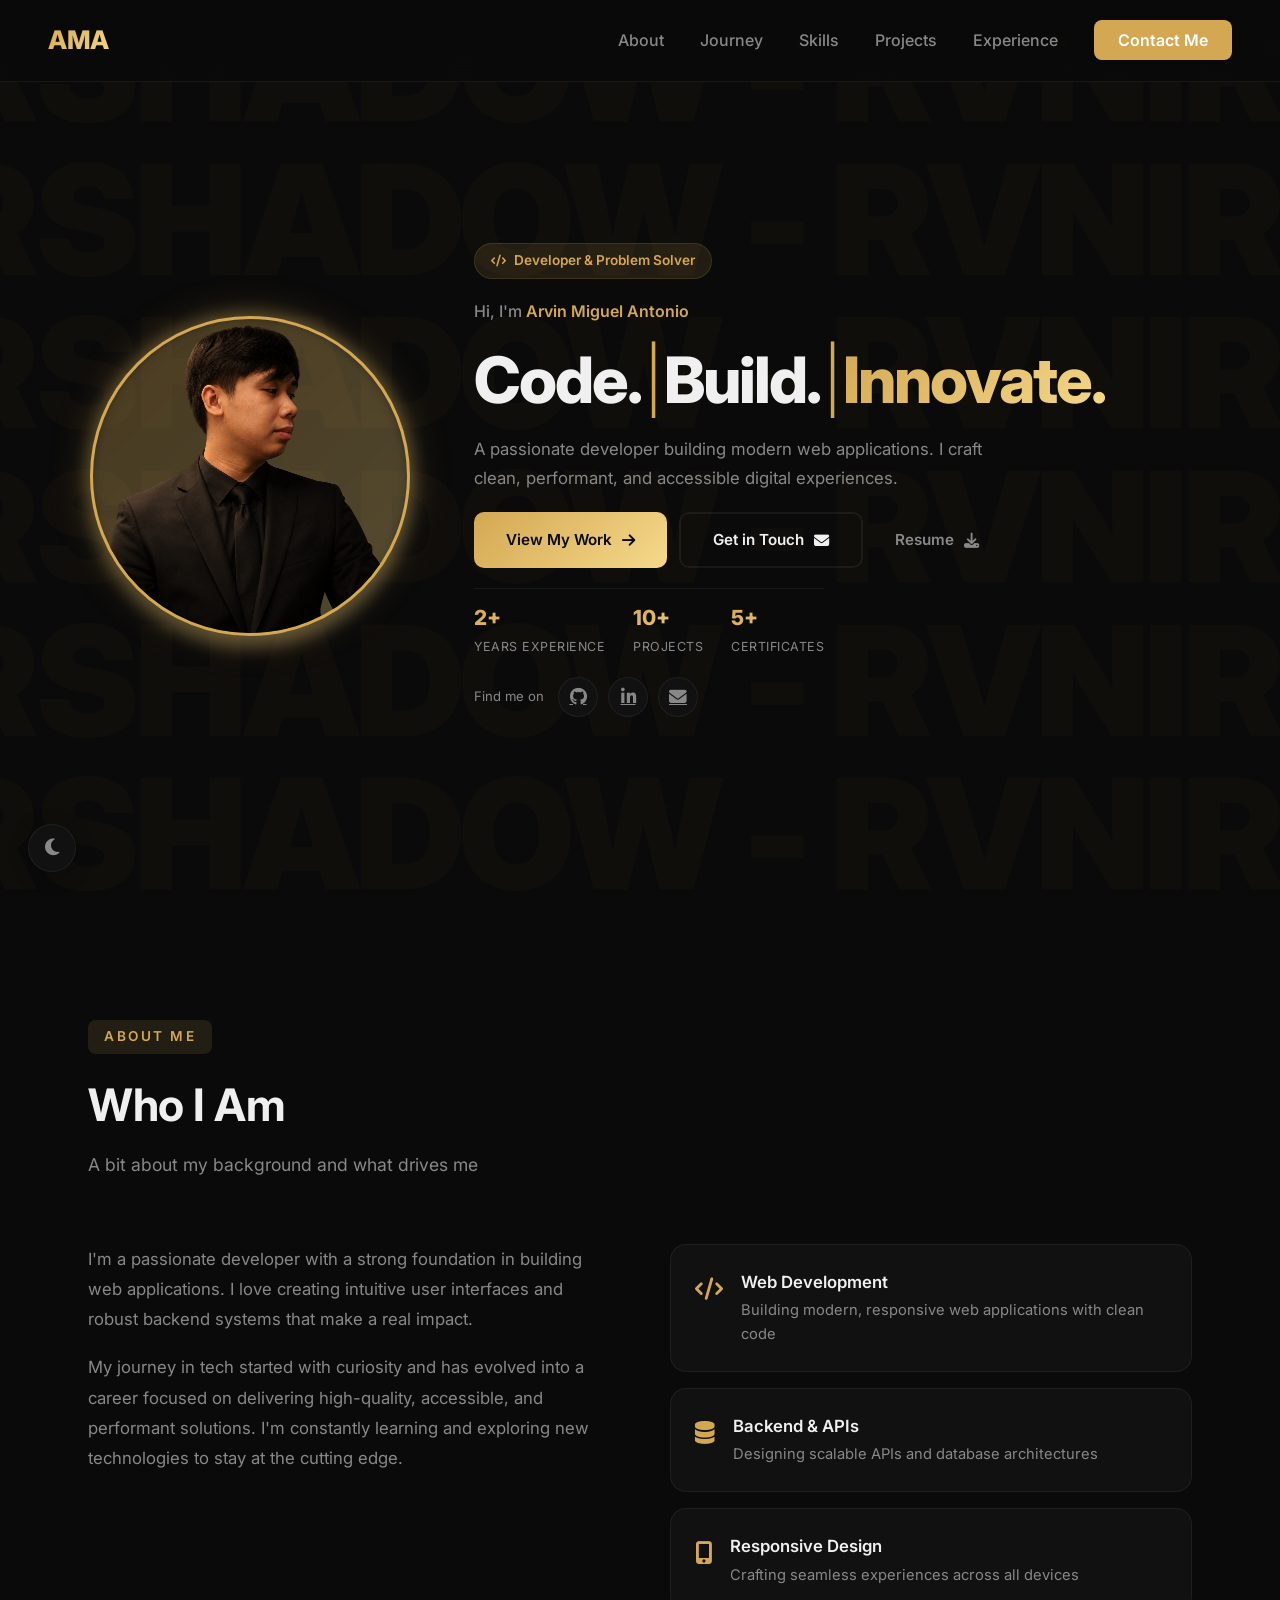
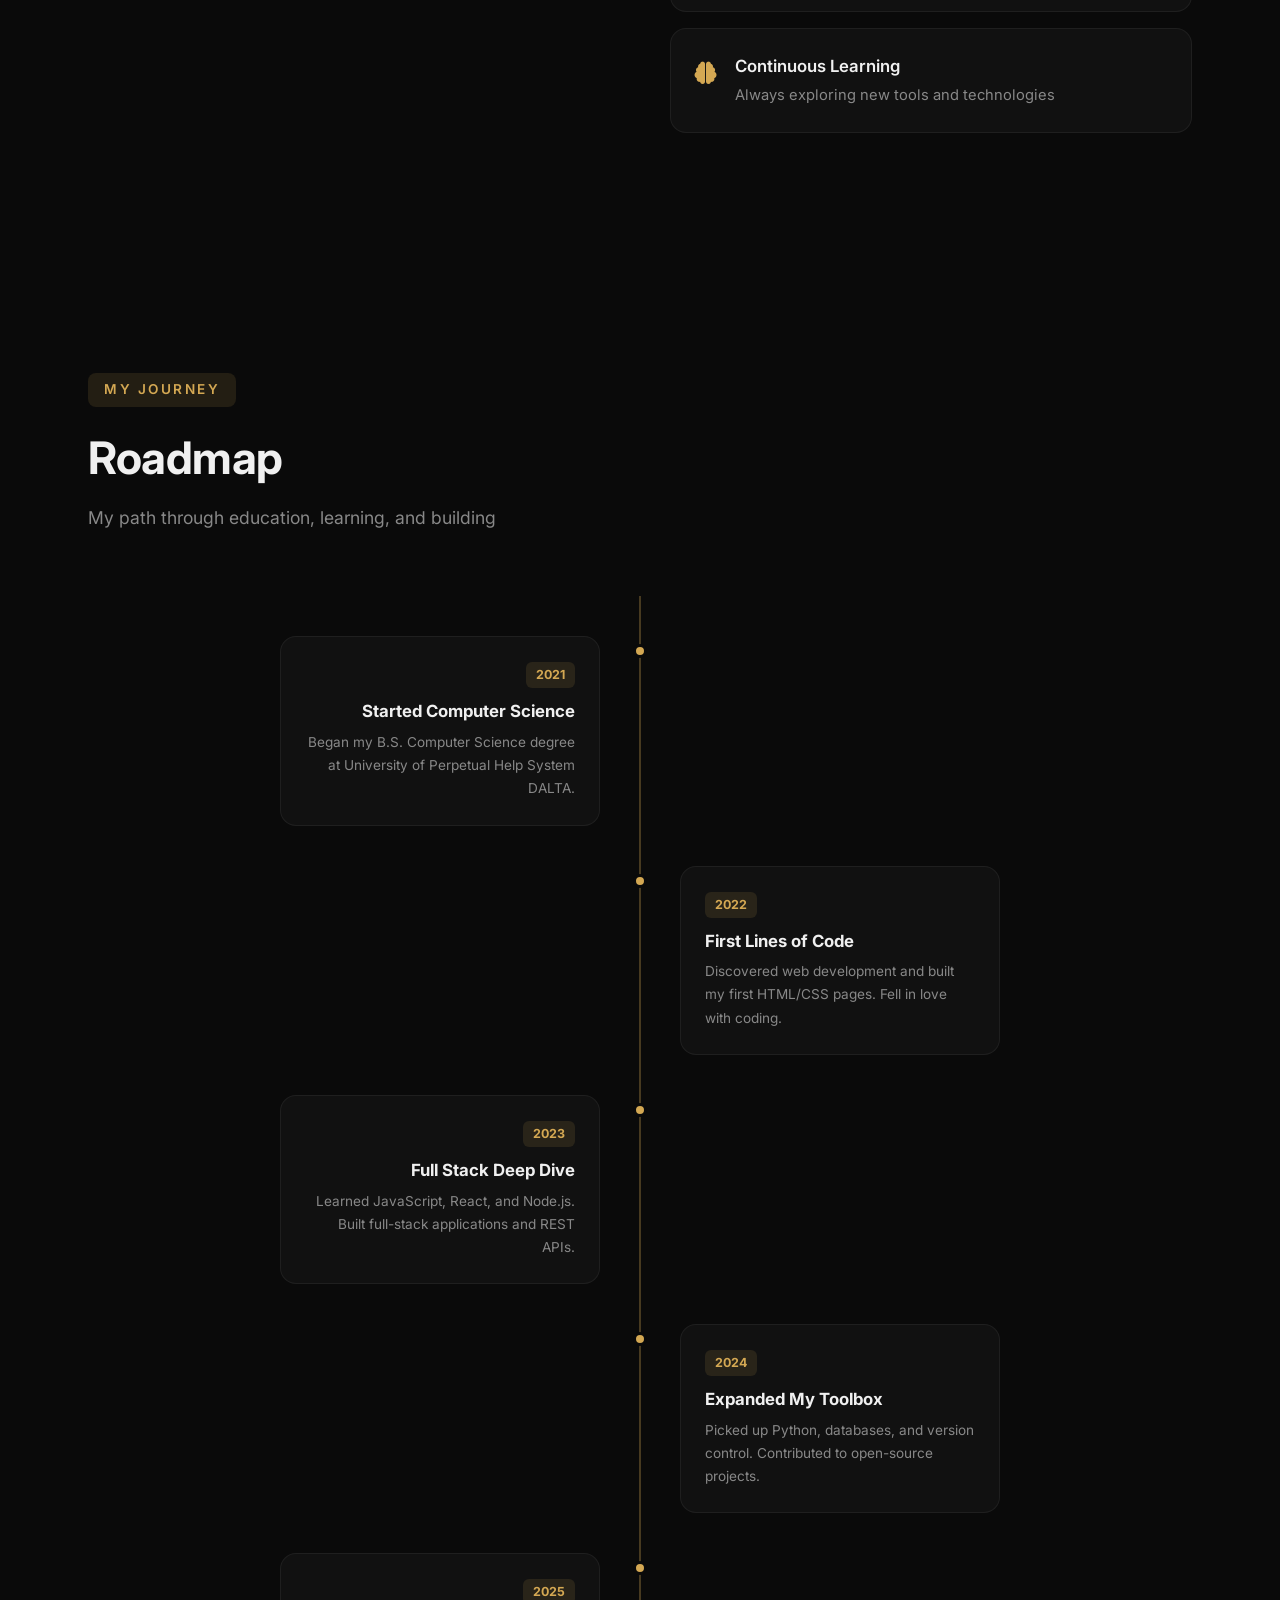
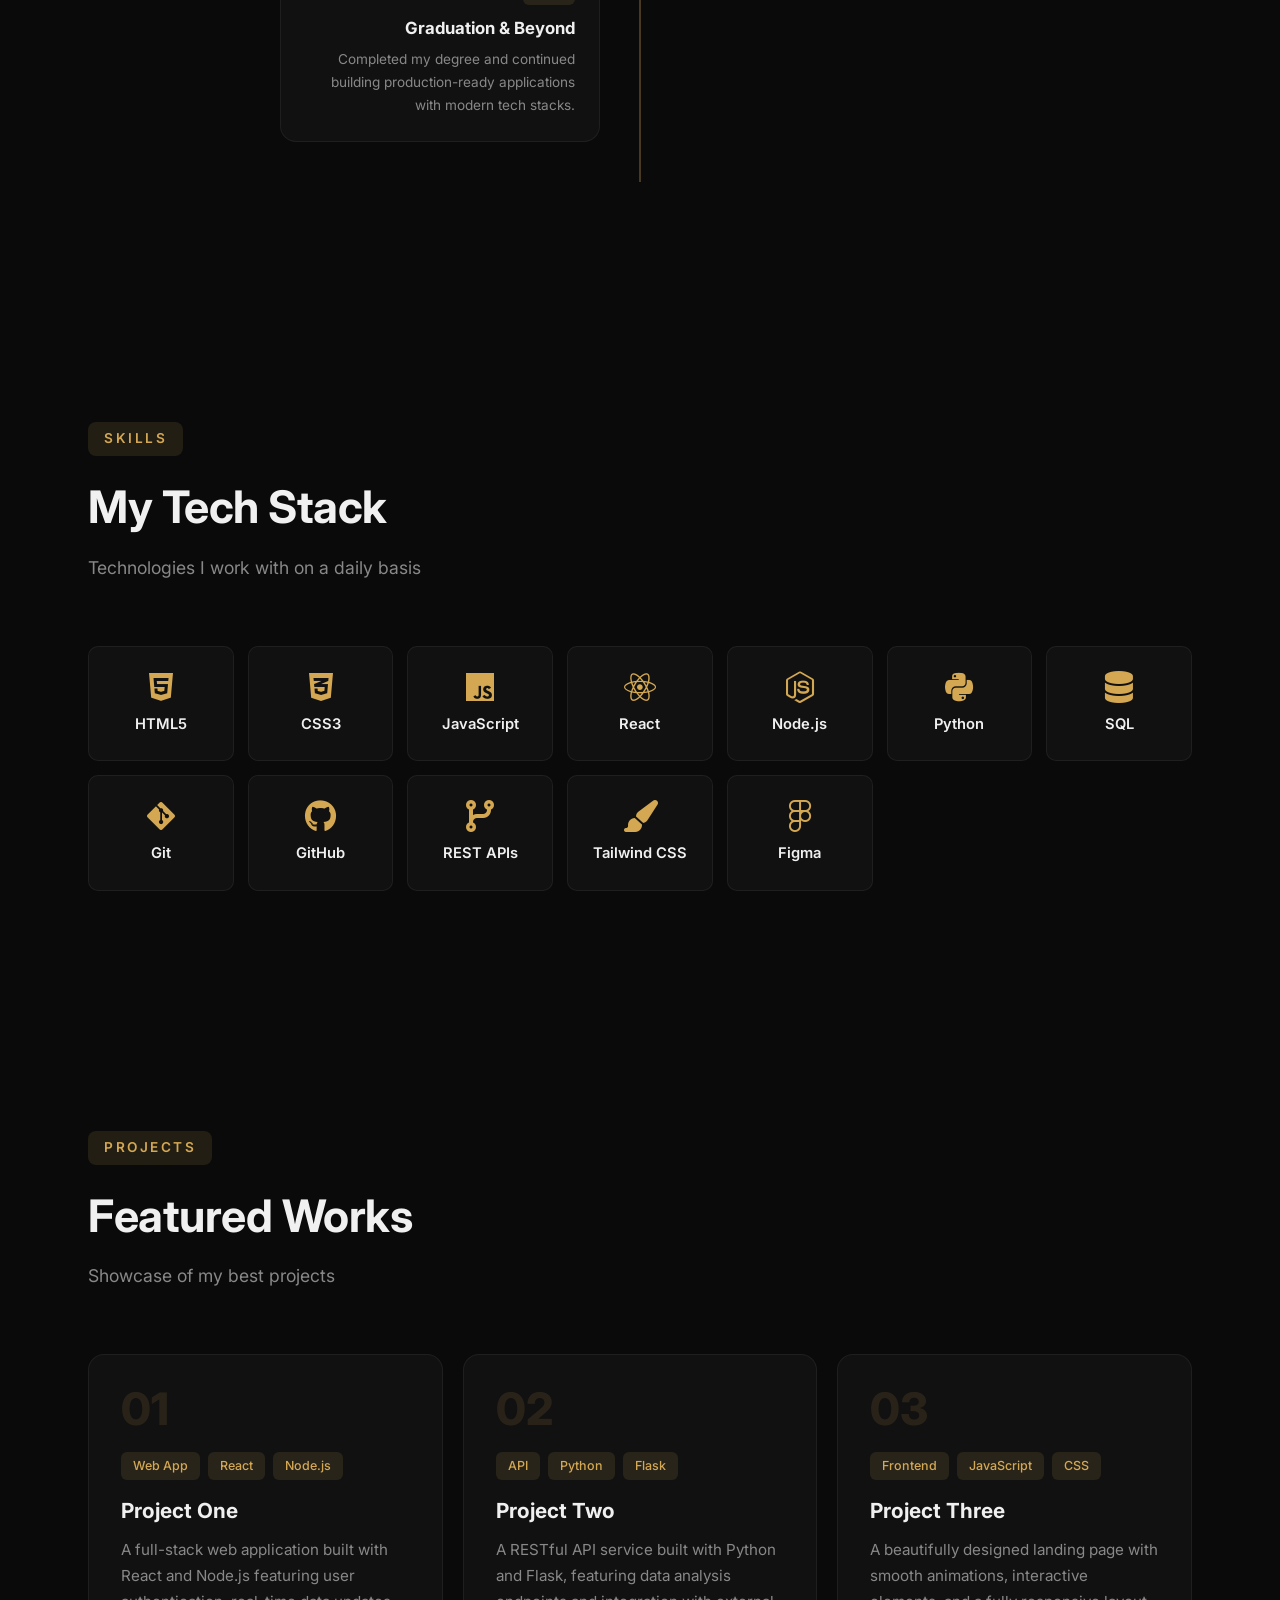
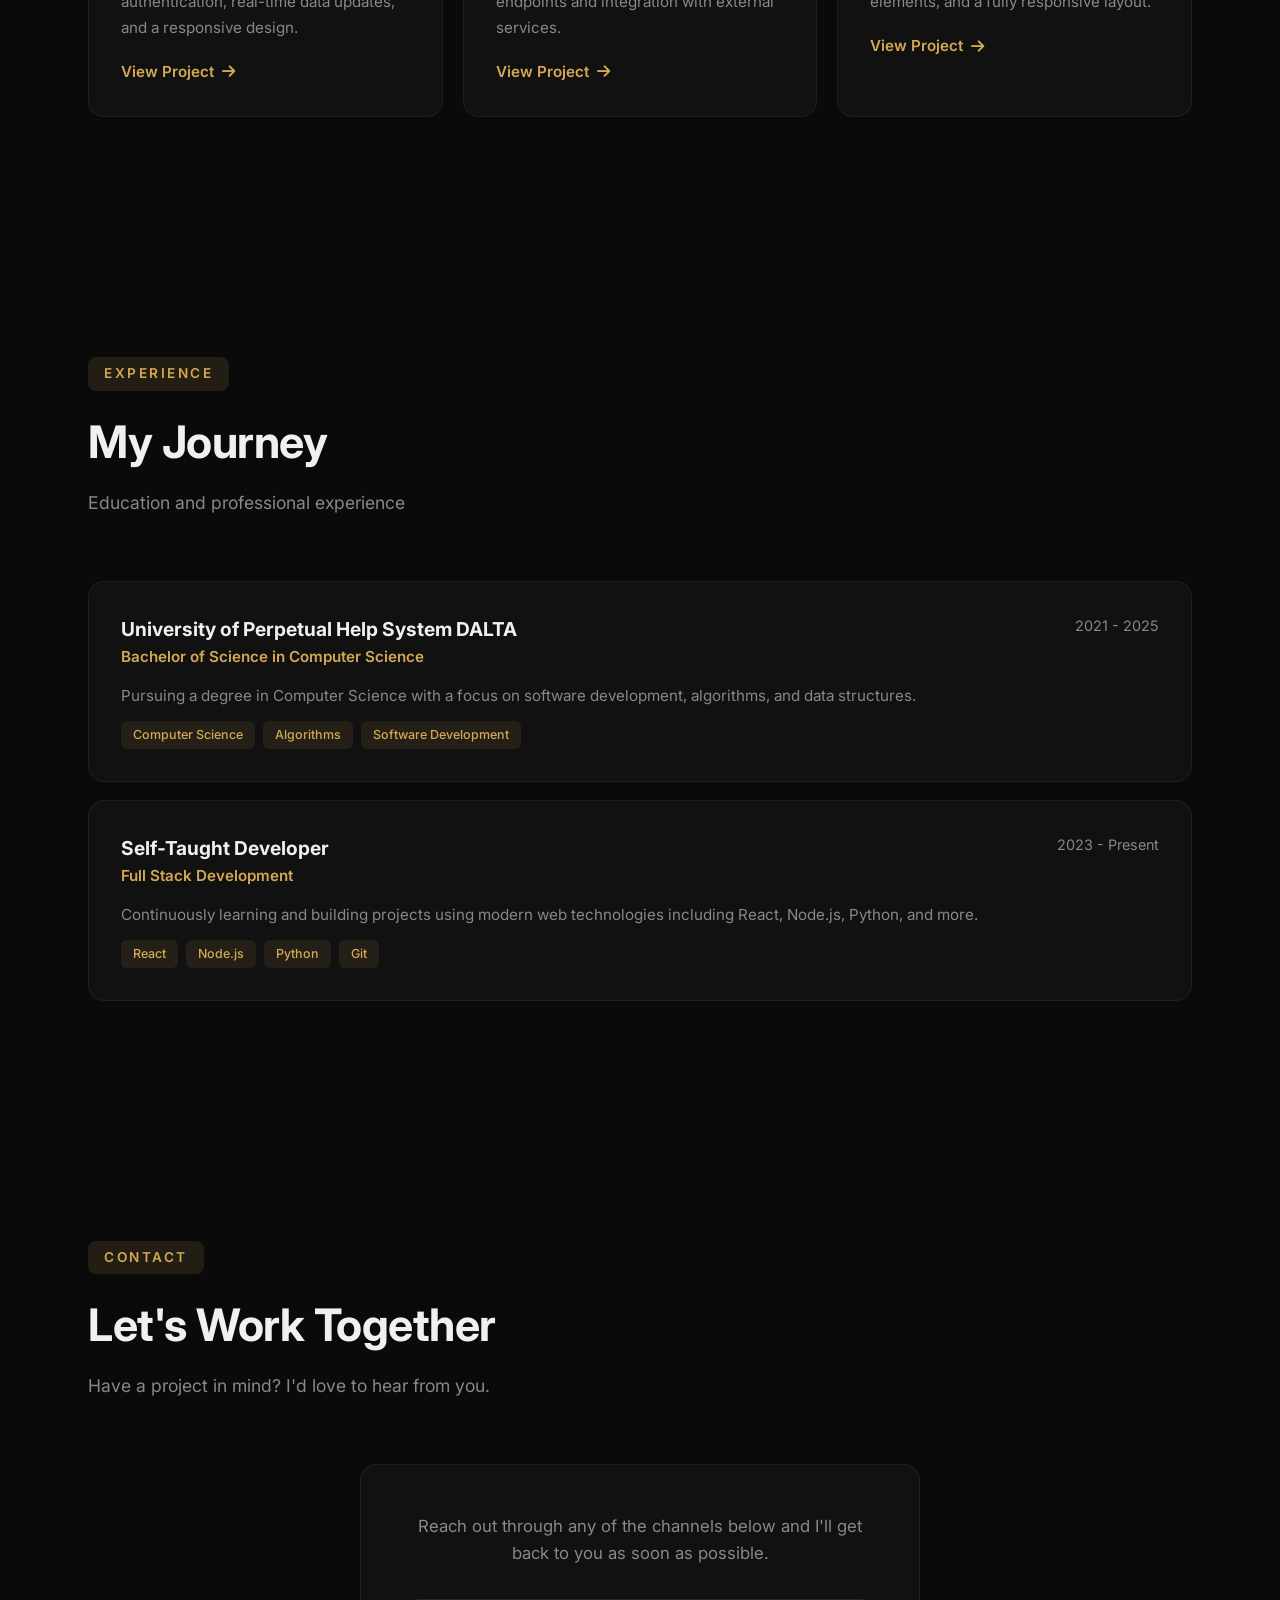
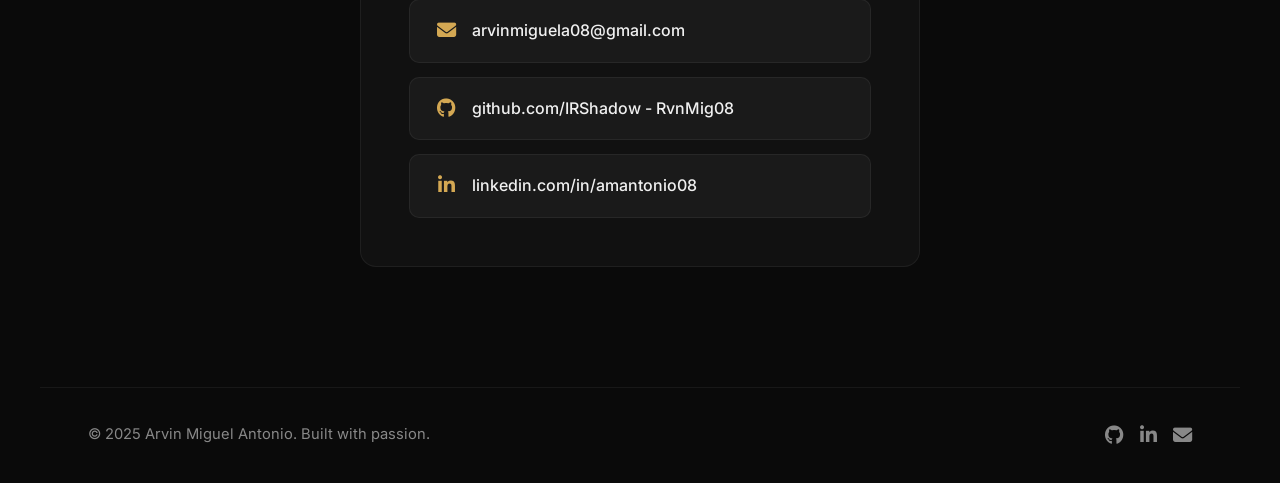
==== commit 952747fe: "Slower and Updated SPam" ====
--- a/portfolio.html
+++ b/portfolio.html
@@ -29,26 +29,26 @@
 
     <section class="hero" id="hero">
         <div class="hero-deco-text">
-            <span>Arvin Miguel - Antonio<br>
-            Arvin Miguel - Antonio<br>
-            Arvin Miguel - Antonio<br>
-            Arvin Miguel - Antonio<br>
-            Arvin Miguel - Antonio<br>
-            Arvin Miguel - Antonio<br>
-            Arvin Miguel - Antonio<br>
-            Arvin Miguel - Antonio<br>
-            Arvin Miguel - Antonio<br>
-            Arvin Miguel - Antonio<br>
-            Arvin Miguel - Antonio<br>
-            Arvin Miguel - Antonio<br>
-            Arvin Miguel - Antonio<br>
-            Arvin Miguel - Antonio<br>
-            Arvin Miguel - Antonio<br>
-            Arvin Miguel - Antonio<br>
-            Arvin Miguel - Antonio<br>
-            Arvin Miguel - Antonio<br>
-            Arvin Miguel - Antonio<br>
-            Arvin Miguel - Antonio</span>
+            <span>IRShadow - RvnMig<br>
+            IRShadow - RvnMig<br>
+            IRShadow - RvnMig<br>
+            IRShadow - RvnMig<br>
+            IRShadow - RvnMig<br>
+            IRShadow - RvnMig<br>
+            IRShadow - RvnMgs<br>
+            IRShadow - RvnMig<br>
+            IRShadow - RvnMig<br>
+            IRShadow - RvnMig<br>
+            IRShadow - RvnMig<br>
+            IRShadow - RvnMig<br>
+            IRShadow - RvnMig<br>
+            IRShadow - RvnMig<br>
+            IRShadow - RvnMig<br>
+            IRShadow - RvnMig<br>
+            IRShadow - RvnMig<br>
+            IRShadow - RvnMig<br>
+            IRShadow - RvnMig<br>
+            IRShadow - RvnMig</span>
         </div>
         <div class="hero-wrap">
             <div class="hero-image">
@@ -88,7 +88,7 @@
                 </div>
                 <div class="hero-social">
                     <span class="hero-social-label">Find me on</span>
-                    <a href="https://github.com/IRShadow08" target="_blank" aria-label="GitHub"><i class="fab fa-github"></i></a>
+                    <a href="https://github.com/IRShadow - RvnMig08" target="_blank" aria-label="GitHub"><i class="fab fa-github"></i></a>
                     <a href="https://www.linkedin.com/in/amantonio08/" target="_blank" aria-label="LinkedIn"><i class="fab fa-linkedin-in"></i></a>
                     <a href="mailto:arvinmiguela08@gmail.com" aria-label="Email"><i class="fas fa-envelope"></i></a>
                 </div>
@@ -229,7 +229,7 @@
                 </div>
                 <h3>Project One</h3>
                 <p>A full-stack web application built with React and Node.js featuring user authentication, real-time data updates, and a responsive design.</p>
-                <a href="https://github.com/IRShadow08" target="_blank" class="project-link">
+                <a href="https://github.com/IRShadow - RvnMig08" target="_blank" class="project-link">
                     View Project <i class="fas fa-arrow-right"></i>
                 </a>
             </div>
@@ -242,7 +242,7 @@
                 </div>
                 <h3>Project Two</h3>
                 <p>A RESTful API service built with Python and Flask, featuring data analysis endpoints and integration with external services.</p>
-                <a href="https://github.com/IRShadow08" target="_blank" class="project-link">
+                <a href="https://github.com/IRShadow - RvnMig08" target="_blank" class="project-link">
                     View Project <i class="fas fa-arrow-right"></i>
                 </a>
             </div>
@@ -255,7 +255,7 @@
                 </div>
                 <h3>Project Three</h3>
                 <p>A beautifully designed landing page with smooth animations, interactive elements, and a fully responsive layout.</p>
-                <a href="https://github.com/IRShadow08" target="_blank" class="project-link">
+                <a href="https://github.com/IRShadow - RvnMig08" target="_blank" class="project-link">
                     View Project <i class="fas fa-arrow-right"></i>
                 </a>
             </div>
@@ -320,8 +320,8 @@
                     <a href="mailto:arvinmiguela08@gmail.com">
                         <i class="fas fa-envelope"></i> arvinmiguela08@gmail.com
                     </a>
-                    <a href="https://github.com/IRShadow08" target="_blank">
-                        <i class="fab fa-github"></i> github.com/IRShadow08
+                    <a href="https://github.com/IRShadow - RvnMig08" target="_blank">
+                        <i class="fab fa-github"></i> github.com/IRShadow - RvnMig08
                     </a>
                     <a href="https://www.linkedin.com/in/amantonio08/" target="_blank">
                         <i class="fab fa-linkedin-in"></i> linkedin.com/in/amantonio08
@@ -341,7 +341,7 @@
     <footer>
         <p>&copy; 2025 Arvin Miguel Antonio. Built with passion.</p>
         <div class="footer-social">
-            <a href="https://github.com/IRShadow08" target="_blank" aria-label="GitHub"><i class="fab fa-github"></i></a>
+            <a href="https://github.com/IRShadow - RvnMig08" target="_blank" aria-label="GitHub"><i class="fab fa-github"></i></a>
             <a href="https://www.linkedin.com/in/amantonio08/" target="_blank" aria-label="LinkedIn"><i class="fab fa-linkedin-in"></i></a>
             <a href="mailto:arvinmiguela08@gmail.com" aria-label="Email"><i class="fas fa-envelope"></i></a>
         </div>
--- a/style.css
+++ b/style.css
@@ -132,13 +132,7 @@
 
 .hero-deco-text span {
     display: block;
-    animation: decoScroll 10s linear infinite;
     will-change: transform;
-}
-
-@keyframes decoScroll {
-    0% { transform: translateY(0); }
-    100% { transform: translateY(-50%); }
 }
 
 .hero-wrap {
@@ -929,6 +923,10 @@
     --bg: #ffffff;
 }
 
+.light-mode .hero-deco-text {
+    color: #555555;
+}
+
 .light-mode nav {
     background: rgba(255, 255, 255, 0.9);
     border-bottom-color: rgba(0, 0, 0, 0.08);
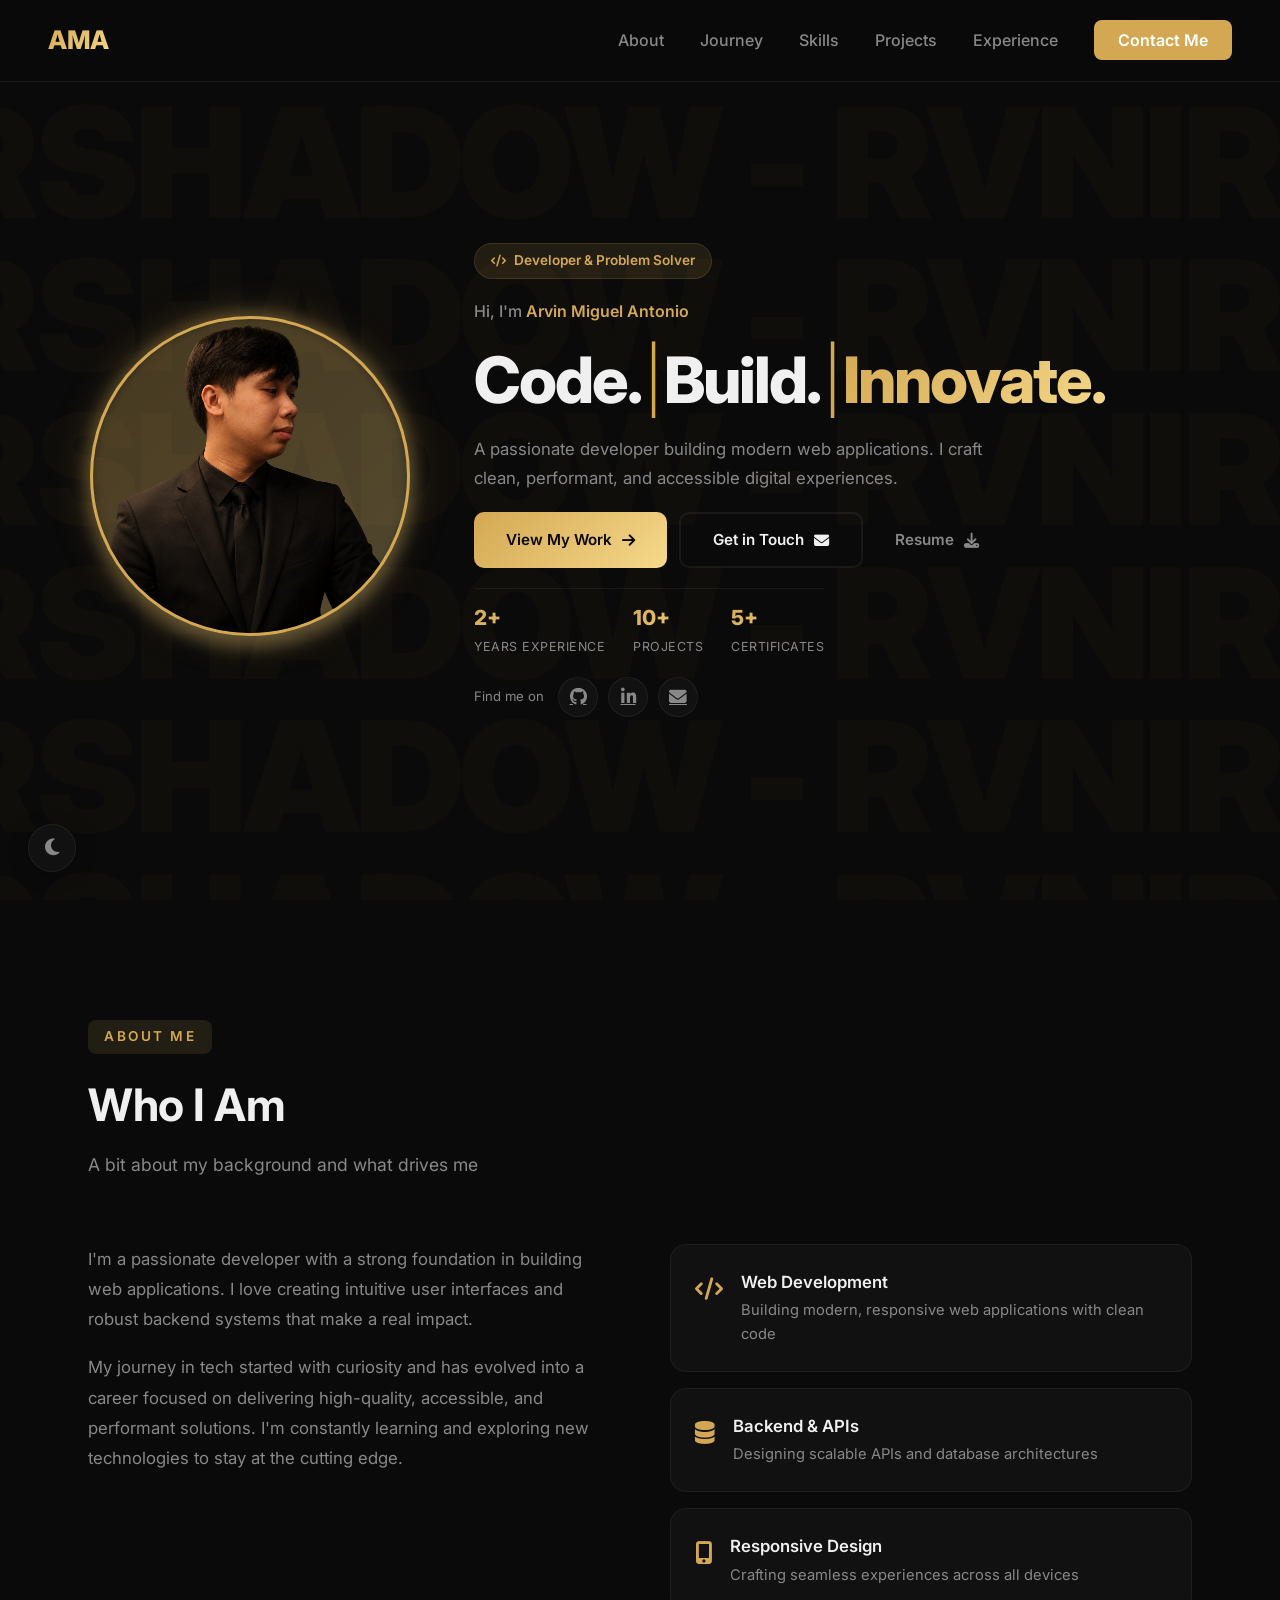
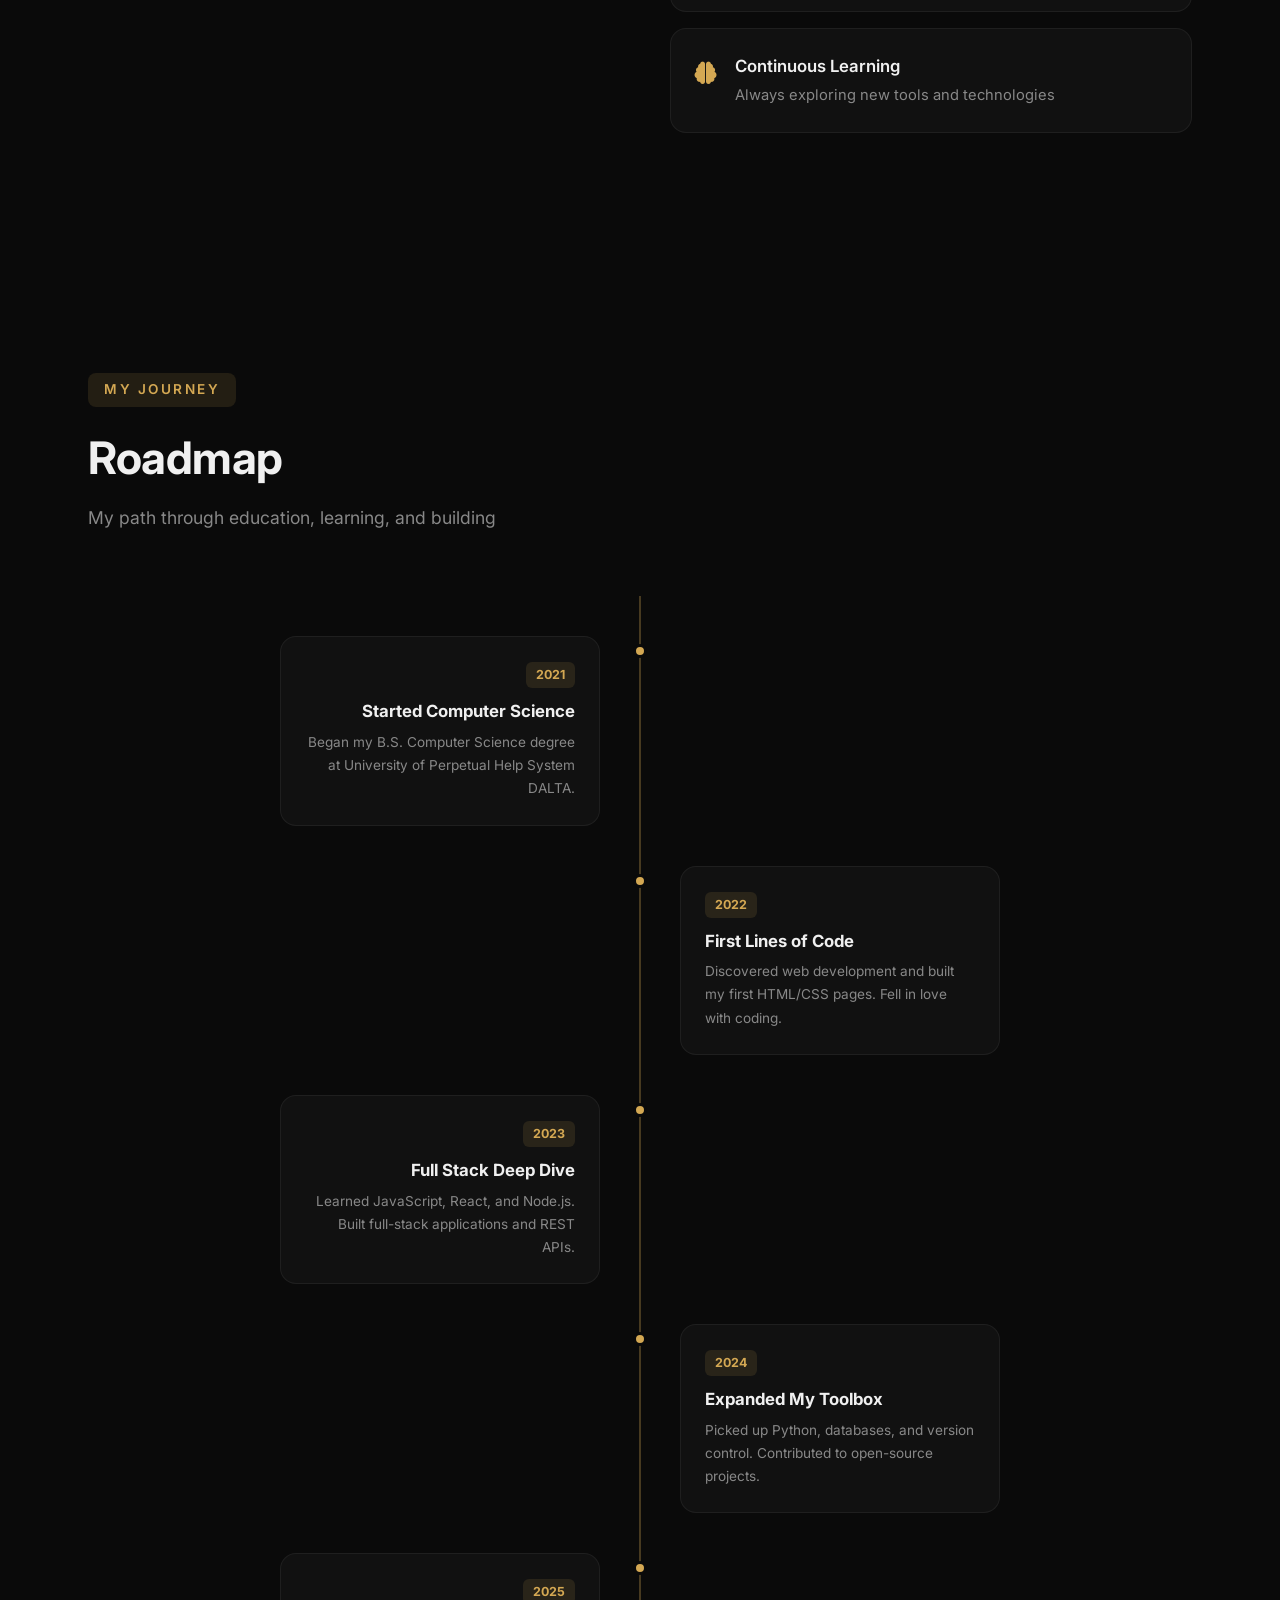
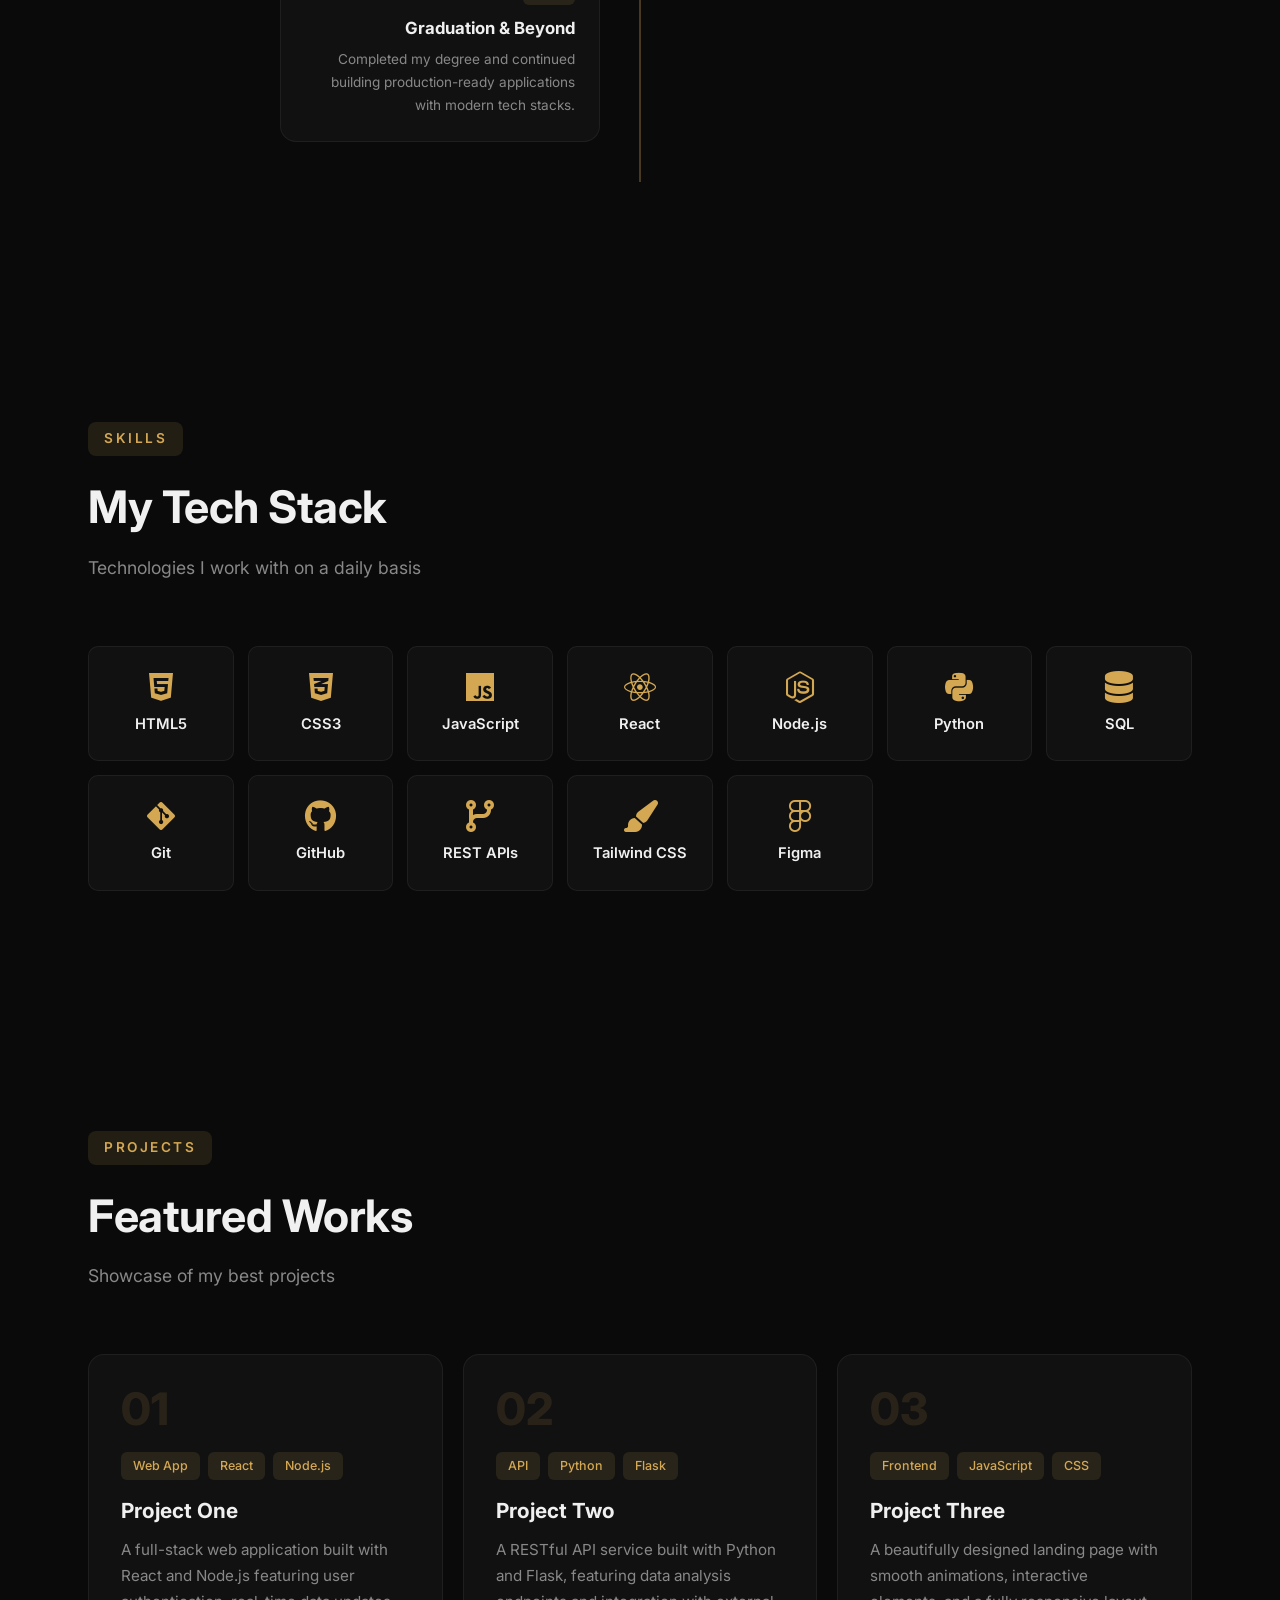
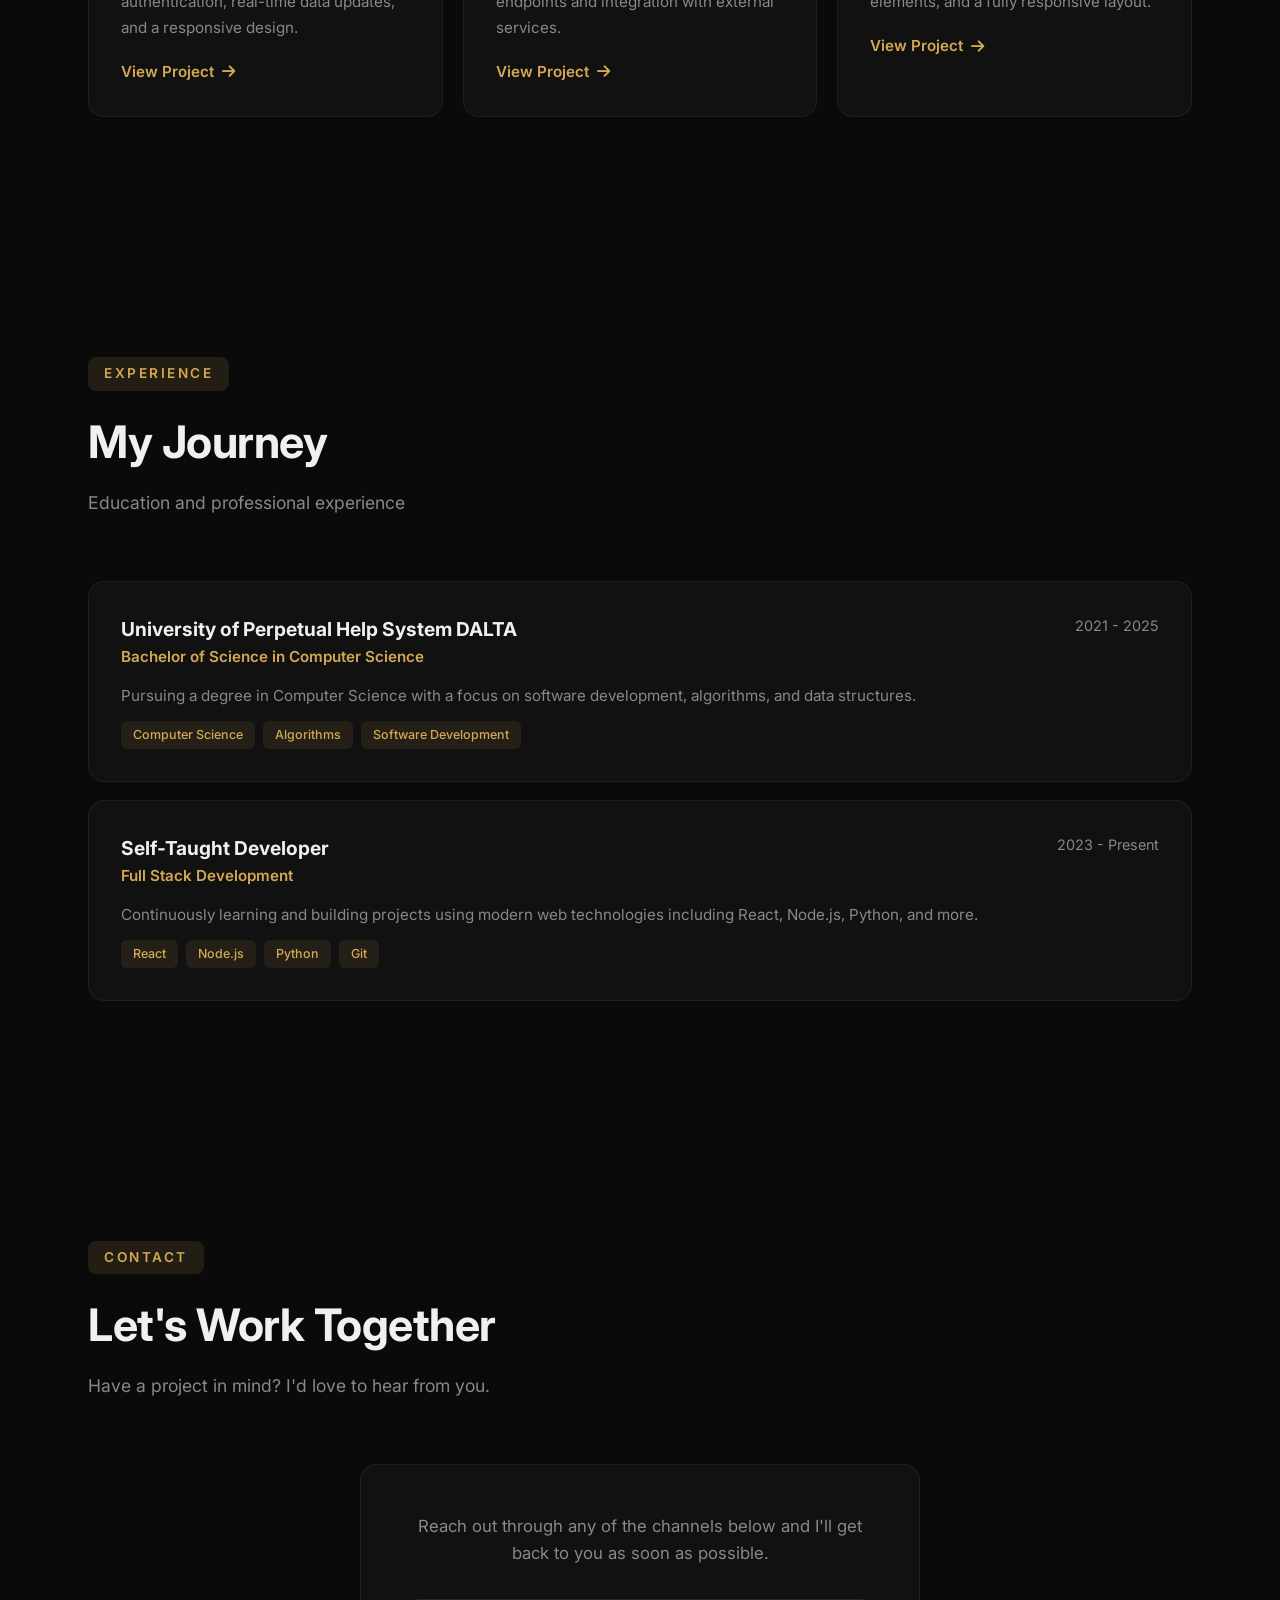
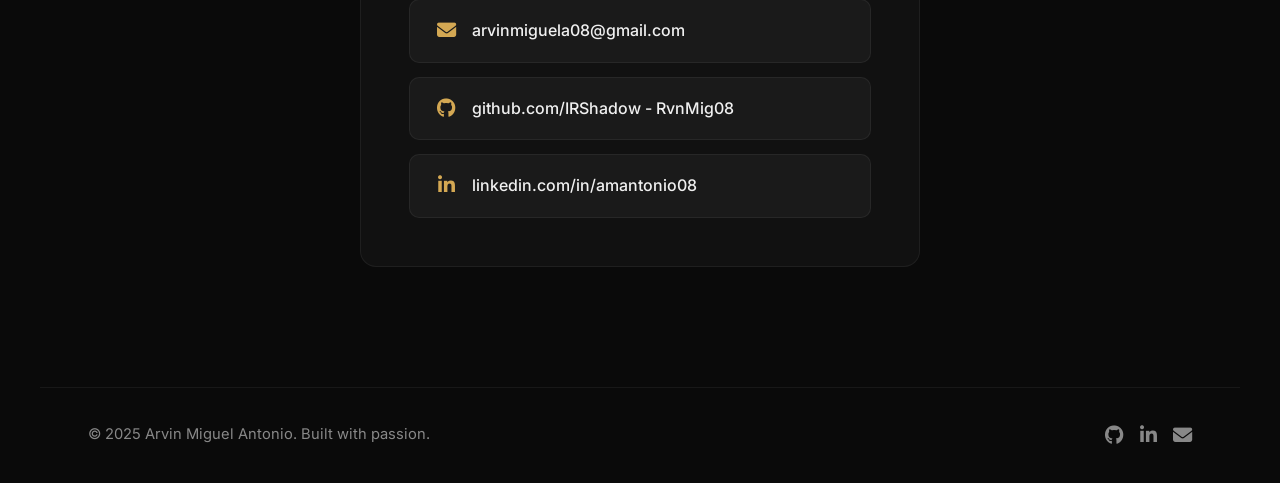
==== commit c8147c7f: "Changed Spam" ====
--- a/portfolio.html
+++ b/portfolio.html
@@ -29,26 +29,7 @@
 
     <section class="hero" id="hero">
         <div class="hero-deco-text">
-            <span>IRShadow - RvnMig<br>
-            IRShadow - RvnMig<br>
-            IRShadow - RvnMig<br>
-            IRShadow - RvnMig<br>
-            IRShadow - RvnMig<br>
-            IRShadow - RvnMig<br>
-            IRShadow - RvnMgs<br>
-            IRShadow - RvnMig<br>
-            IRShadow - RvnMig<br>
-            IRShadow - RvnMig<br>
-            IRShadow - RvnMig<br>
-            IRShadow - RvnMig<br>
-            IRShadow - RvnMig<br>
-            IRShadow - RvnMig<br>
-            IRShadow - RvnMig<br>
-            IRShadow - RvnMig<br>
-            IRShadow - RvnMig<br>
-            IRShadow - RvnMig<br>
-            IRShadow - RvnMig<br>
-            IRShadow - RvnMig</span>
+            <span>IRShadow - RvnIrs</span>
         </div>
         <div class="hero-wrap">
             <div class="hero-image">
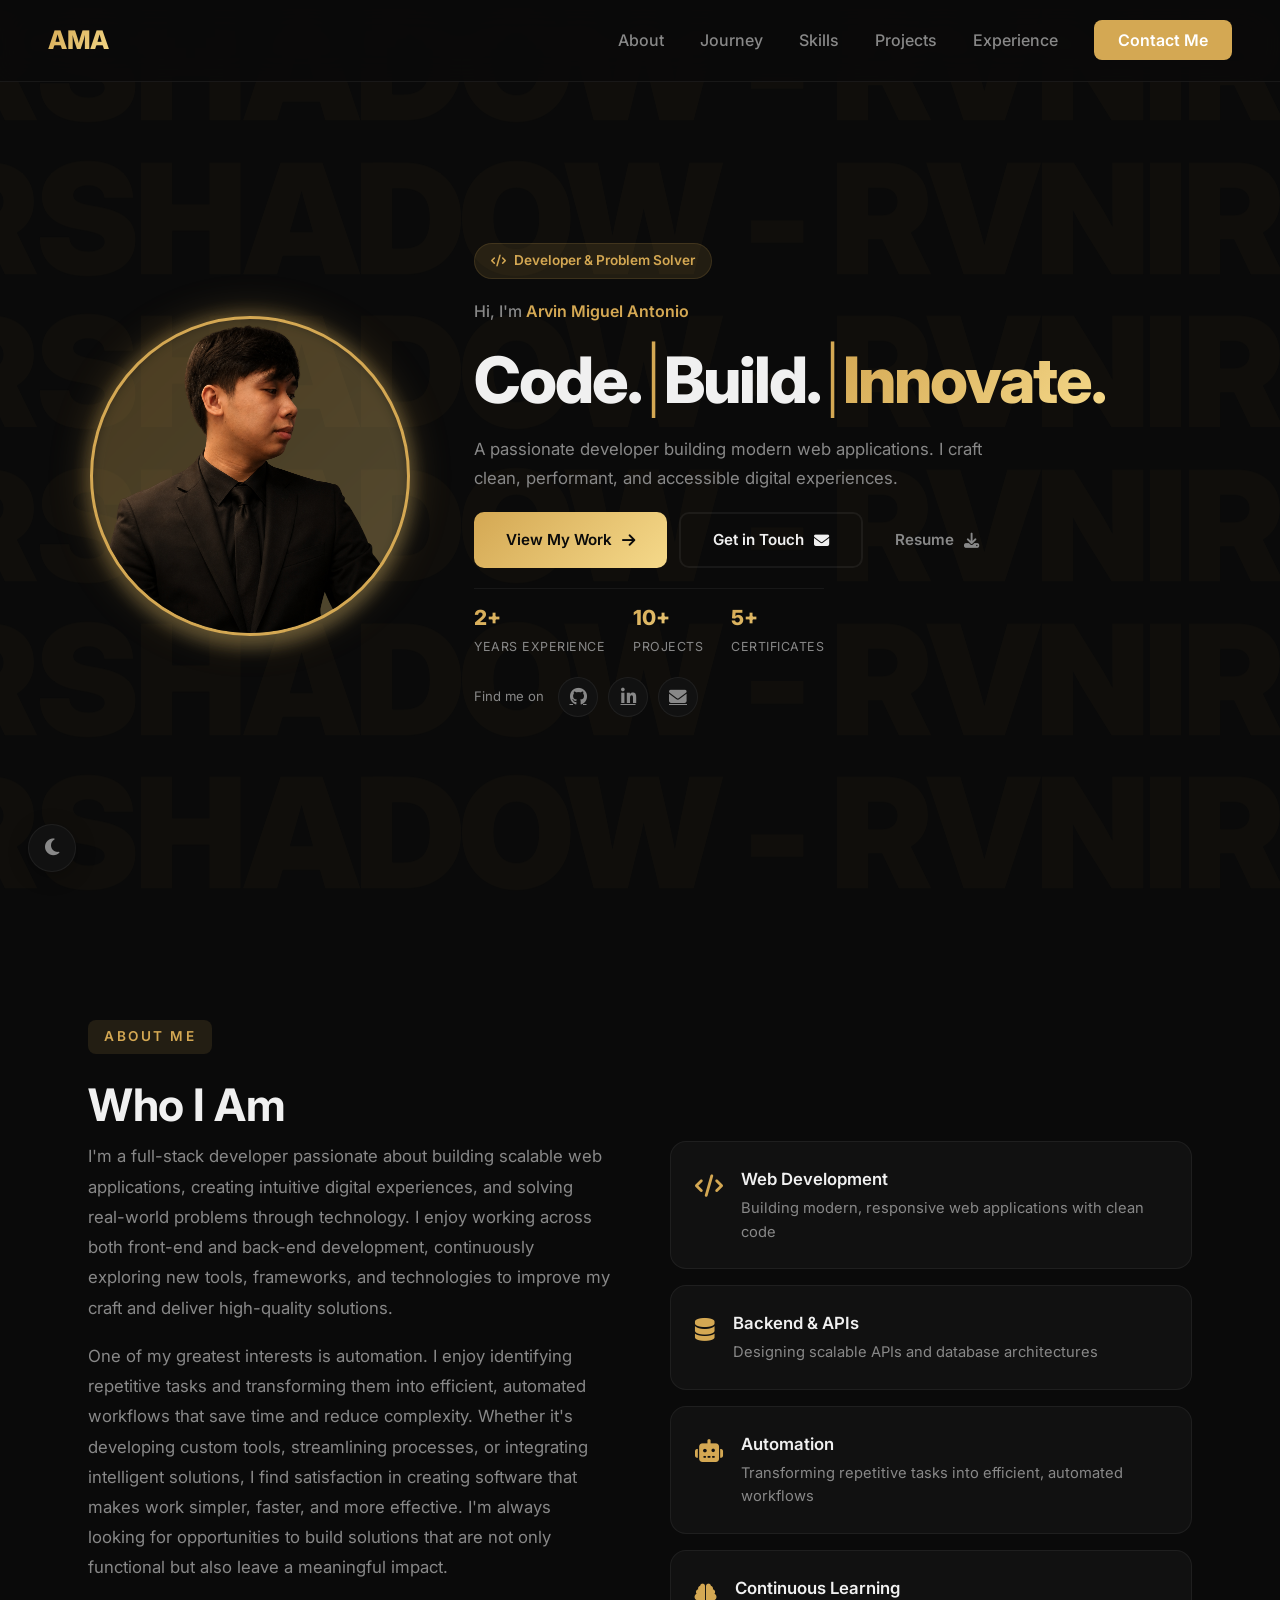
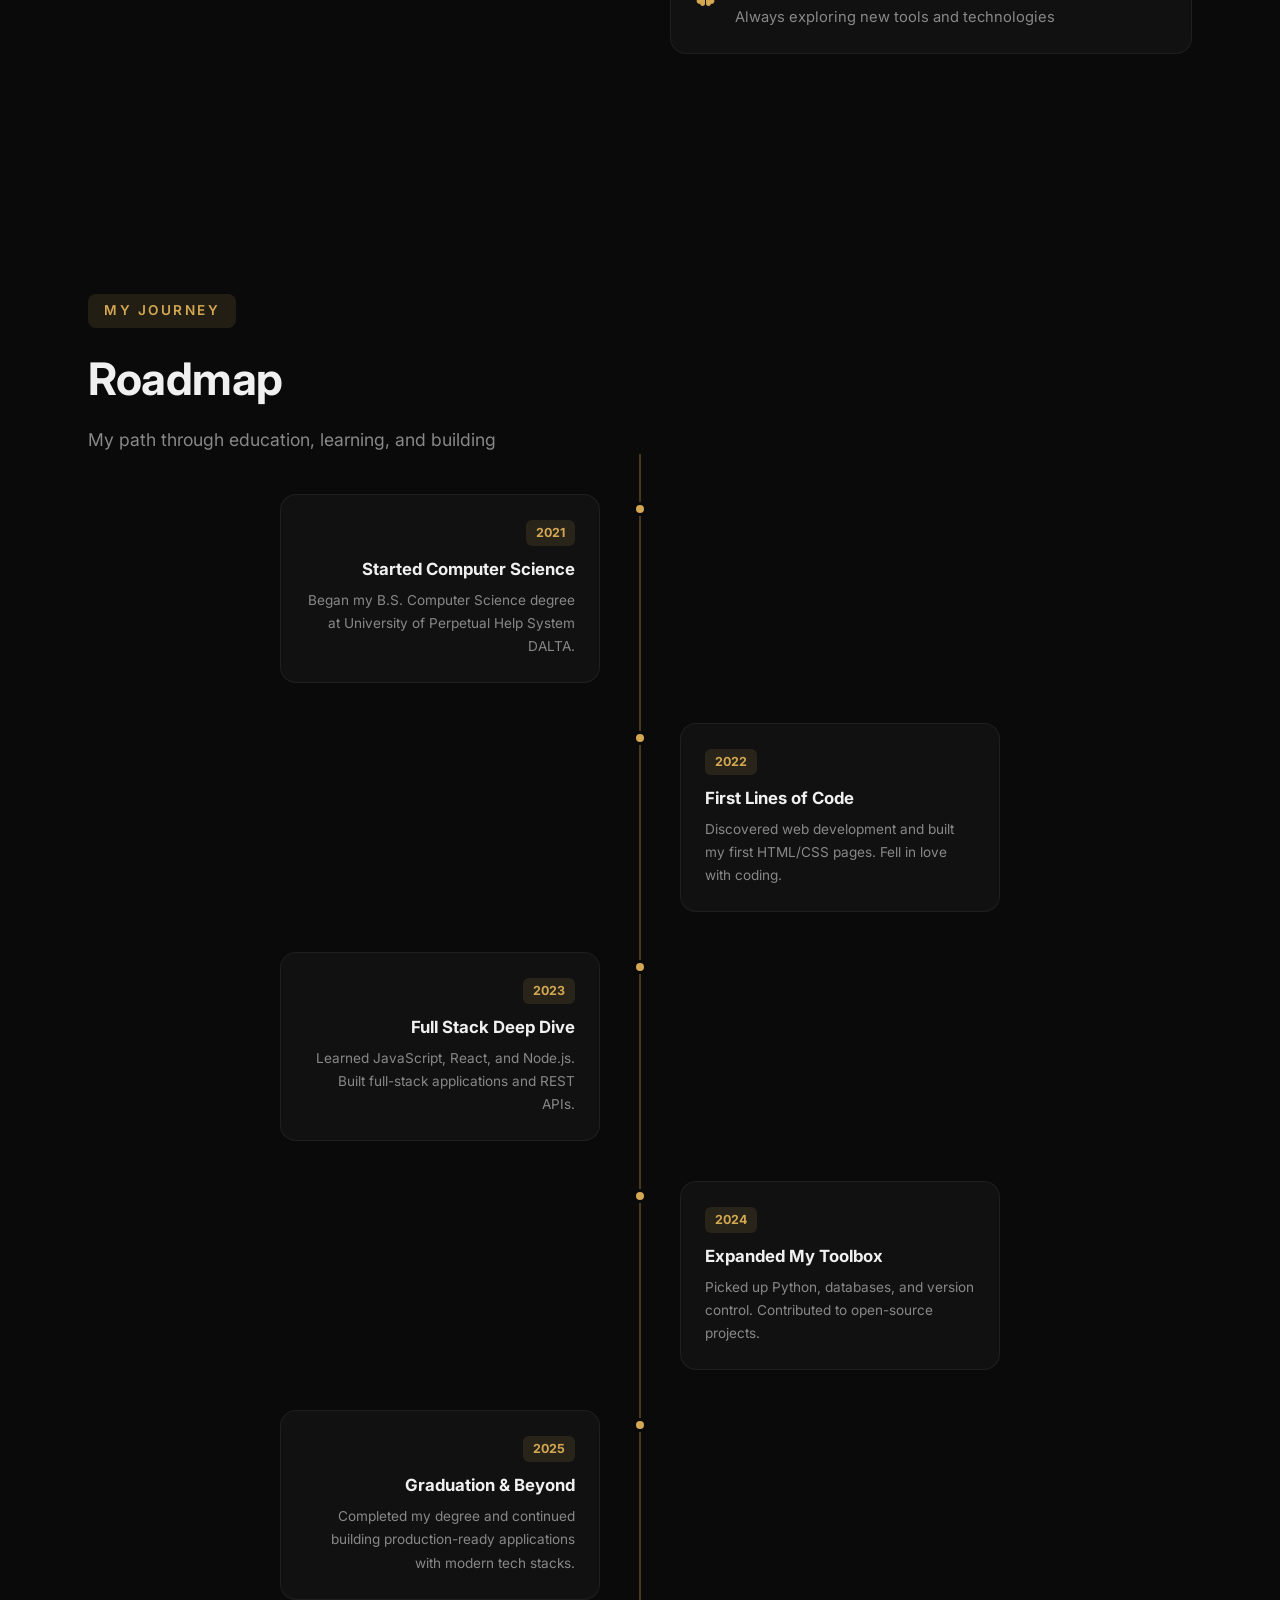
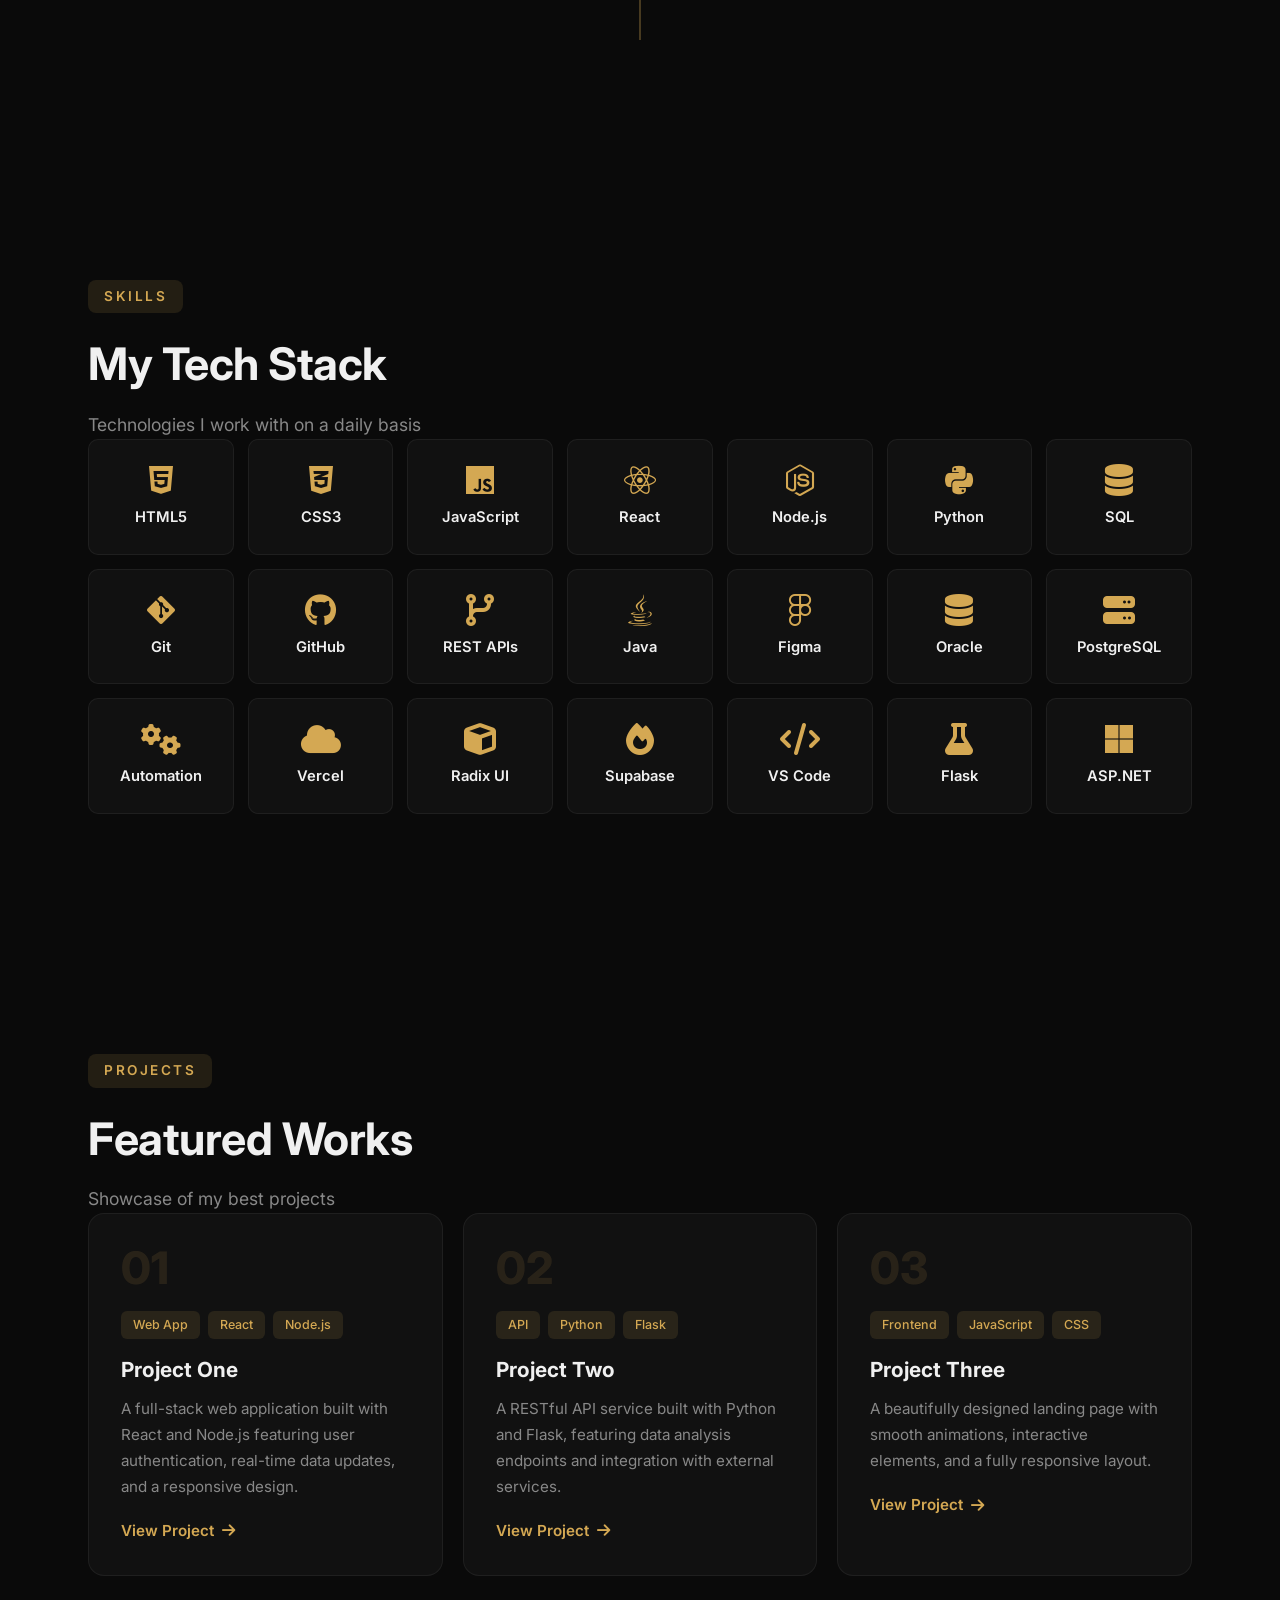
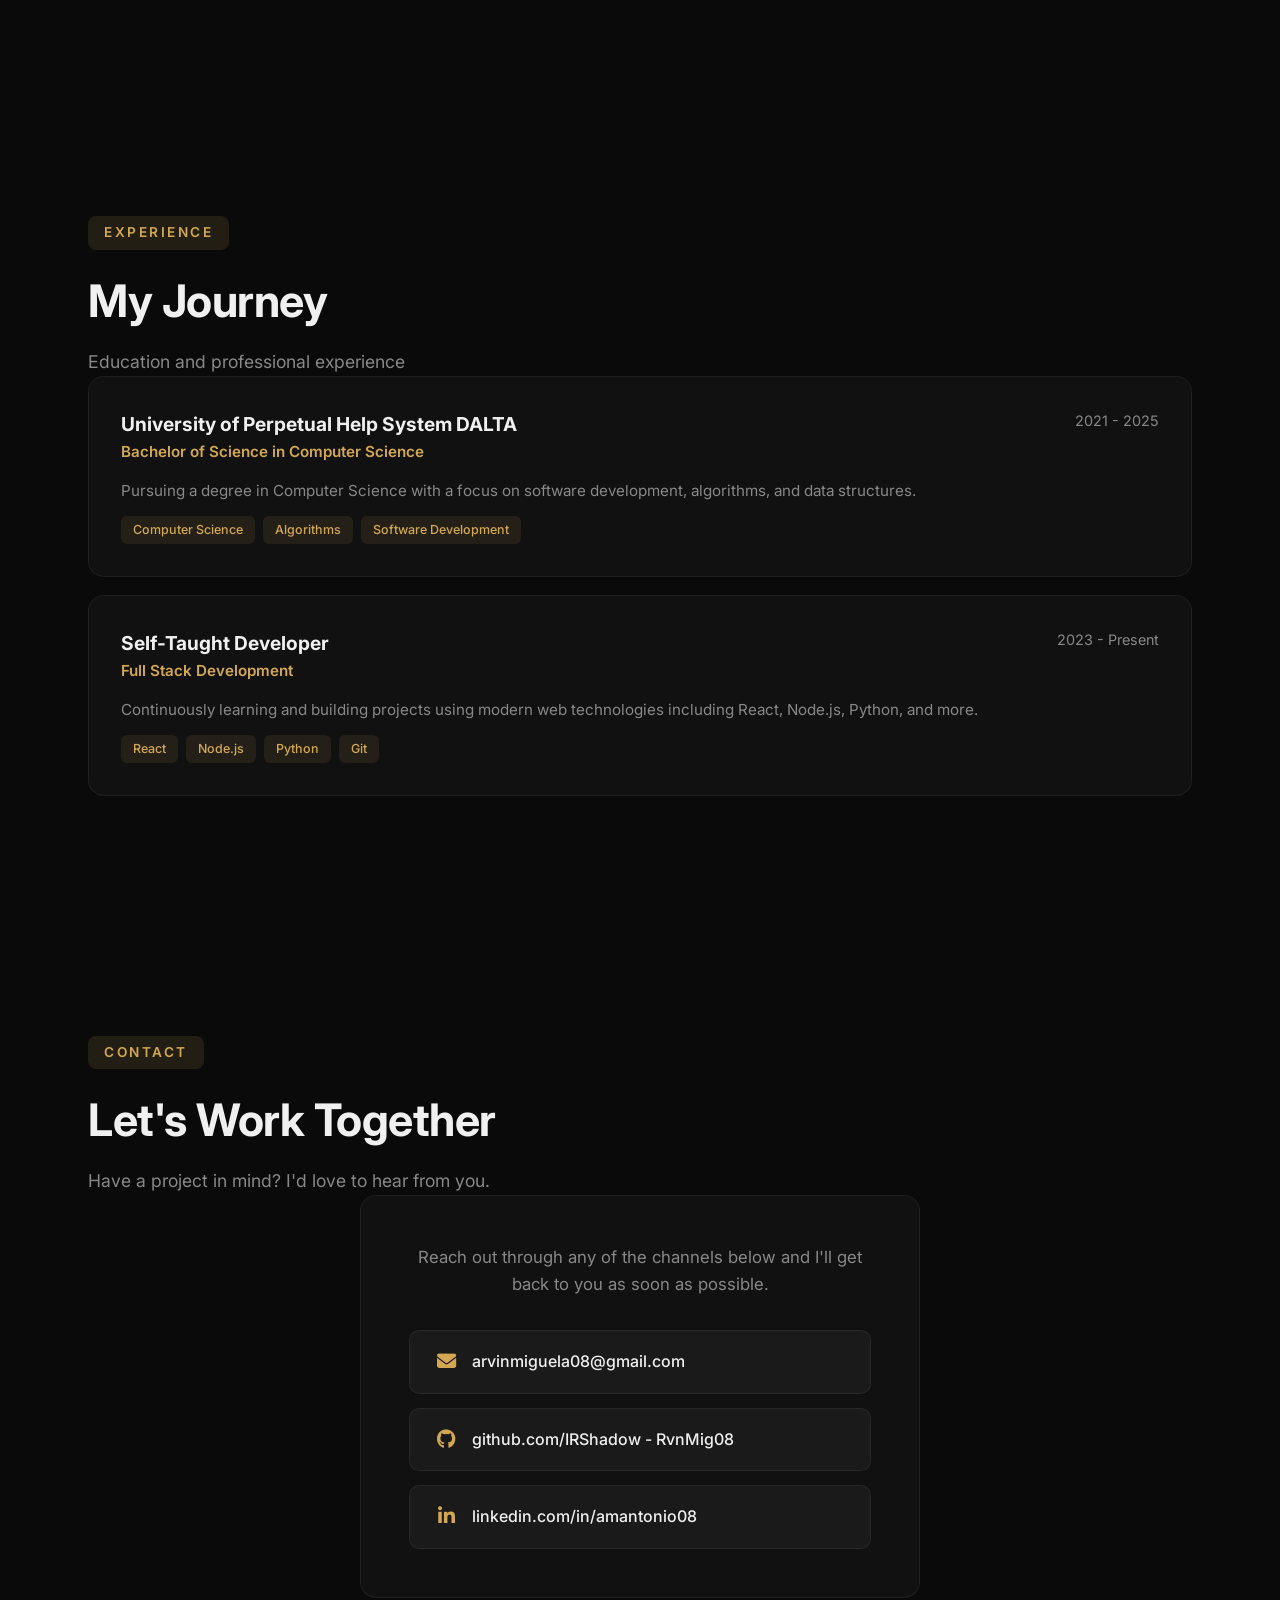
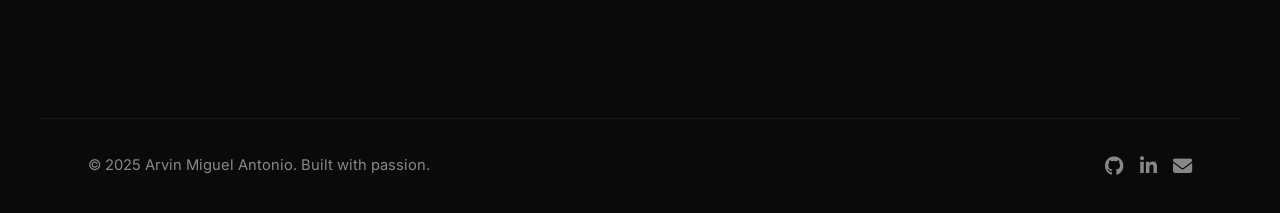
==== commit f52b4f4a: "Updated Tech Stack and Who I am" ====
--- a/portfolio.html
+++ b/portfolio.html
@@ -49,7 +49,7 @@
                     <a href="#contact" class="btn btn-outline">
                         Get in Touch <i class="fas fa-envelope"></i>
                     </a>
-                    <a href="#" class="btn btn-ghost">
+                    <a href="Assets/ArvinAntonio-Resume.pdf" target="_blank" class="btn btn-ghost">
                         Resume <i class="fas fa-download"></i>
                     </a>
                 </div>
@@ -81,12 +81,11 @@
         <div class="section-header reveal">
             <span class="section-tag">About Me</span>
             <h2>Who I Am</h2>
-            <p>A bit about my background and what drives me</p>
         </div>
         <div class="about-wrap">
             <div class="about-text reveal">
-                <p>I'm a passionate developer with a strong foundation in building web applications. I love creating intuitive user interfaces and robust backend systems that make a real impact.</p>
-                <p>My journey in tech started with curiosity and has evolved into a career focused on delivering high-quality, accessible, and performant solutions. I'm constantly learning and exploring new technologies to stay at the cutting edge.</p>
+                <p>I'm a full-stack developer passionate about building scalable web applications, creating intuitive digital experiences, and solving real-world problems through technology. I enjoy working across both front-end and back-end development, continuously exploring new tools, frameworks, and technologies to improve my craft and deliver high-quality solutions.</p>
+                <p>One of my greatest interests is automation. I enjoy identifying repetitive tasks and transforming them into efficient, automated workflows that save time and reduce complexity. Whether it's developing custom tools, streamlining processes, or integrating intelligent solutions, I find satisfaction in creating software that makes work simpler, faster, and more effective. I'm always looking for opportunities to build solutions that are not only functional but also leave a meaningful impact.</p>
             </div>
             <div class="about-highlights reveal">
                 <div class="highlight-item">
@@ -104,10 +103,10 @@
                     </div>
                 </div>
                 <div class="highlight-item">
-                    <div class="hl-icon"><i class="fas fa-mobile-alt"></i></div>
-                    <div>
-                        <h4>Responsive Design</h4>
-                        <p>Crafting seamless experiences across all devices</p>
+                    <div class="hl-icon"><i class="fas fa-robot"></i></div>
+                    <div>
+                        <h4>Automation</h4>
+                        <p>Transforming repetitive tasks into efficient, automated workflows</p>
                     </div>
                 </div>
                 <div class="highlight-item">
@@ -189,8 +188,17 @@
             <div class="skill-item"><i class="fab fa-git-alt"></i><div class="name">Git</div></div>
             <div class="skill-item"><i class="fab fa-github"></i><div class="name">GitHub</div></div>
             <div class="skill-item"><i class="fas fa-code-branch"></i><div class="name">REST APIs</div></div>
-            <div class="skill-item"><i class="fas fa-paint-brush"></i><div class="name">Tailwind CSS</div></div>
+            <div class="skill-item"><i class="fab fa-java"></i><div class="name">Java</div></div>
             <div class="skill-item"><i class="fab fa-figma"></i><div class="name">Figma</div></div>
+            <div class="skill-item"><i class="fas fa-database"></i><div class="name">Oracle</div></div>
+            <div class="skill-item"><i class="fas fa-server"></i><div class="name">PostgreSQL</div></div>
+            <div class="skill-item"><i class="fas fa-cogs"></i><div class="name">Automation</div></div>
+            <div class="skill-item"><i class="fas fa-cloud"></i><div class="name">Vercel</div></div>
+            <div class="skill-item"><i class="fas fa-cube"></i><div class="name">Radix UI</div></div>
+            <div class="skill-item"><i class="fas fa-fire"></i><div class="name">Supabase</div></div>
+            <div class="skill-item"><i class="fas fa-code"></i><div class="name">VS Code</div></div>
+            <div class="skill-item"><i class="fas fa-flask"></i><div class="name">Flask</div></div>
+            <div class="skill-item"><i class="fab fa-microsoft"></i><div class="name">ASP.NET</div></div>
         </div>
     </section>
 
--- a/style.css
+++ b/style.css
@@ -2,6 +2,14 @@
     margin: 0;
     padding: 0;
     box-sizing: border-box;
+}
+
+html {
+    scrollbar-width: none;
+}
+
+html::-webkit-scrollbar {
+    display: none;
 }
 
 :root {
@@ -375,10 +383,6 @@
     margin: 0 auto;
 }
 
-.section-header {
-    margin-bottom: 64px;
-}
-
 .section-tag {
     display: inline-block;
     font-size: 0.85rem;
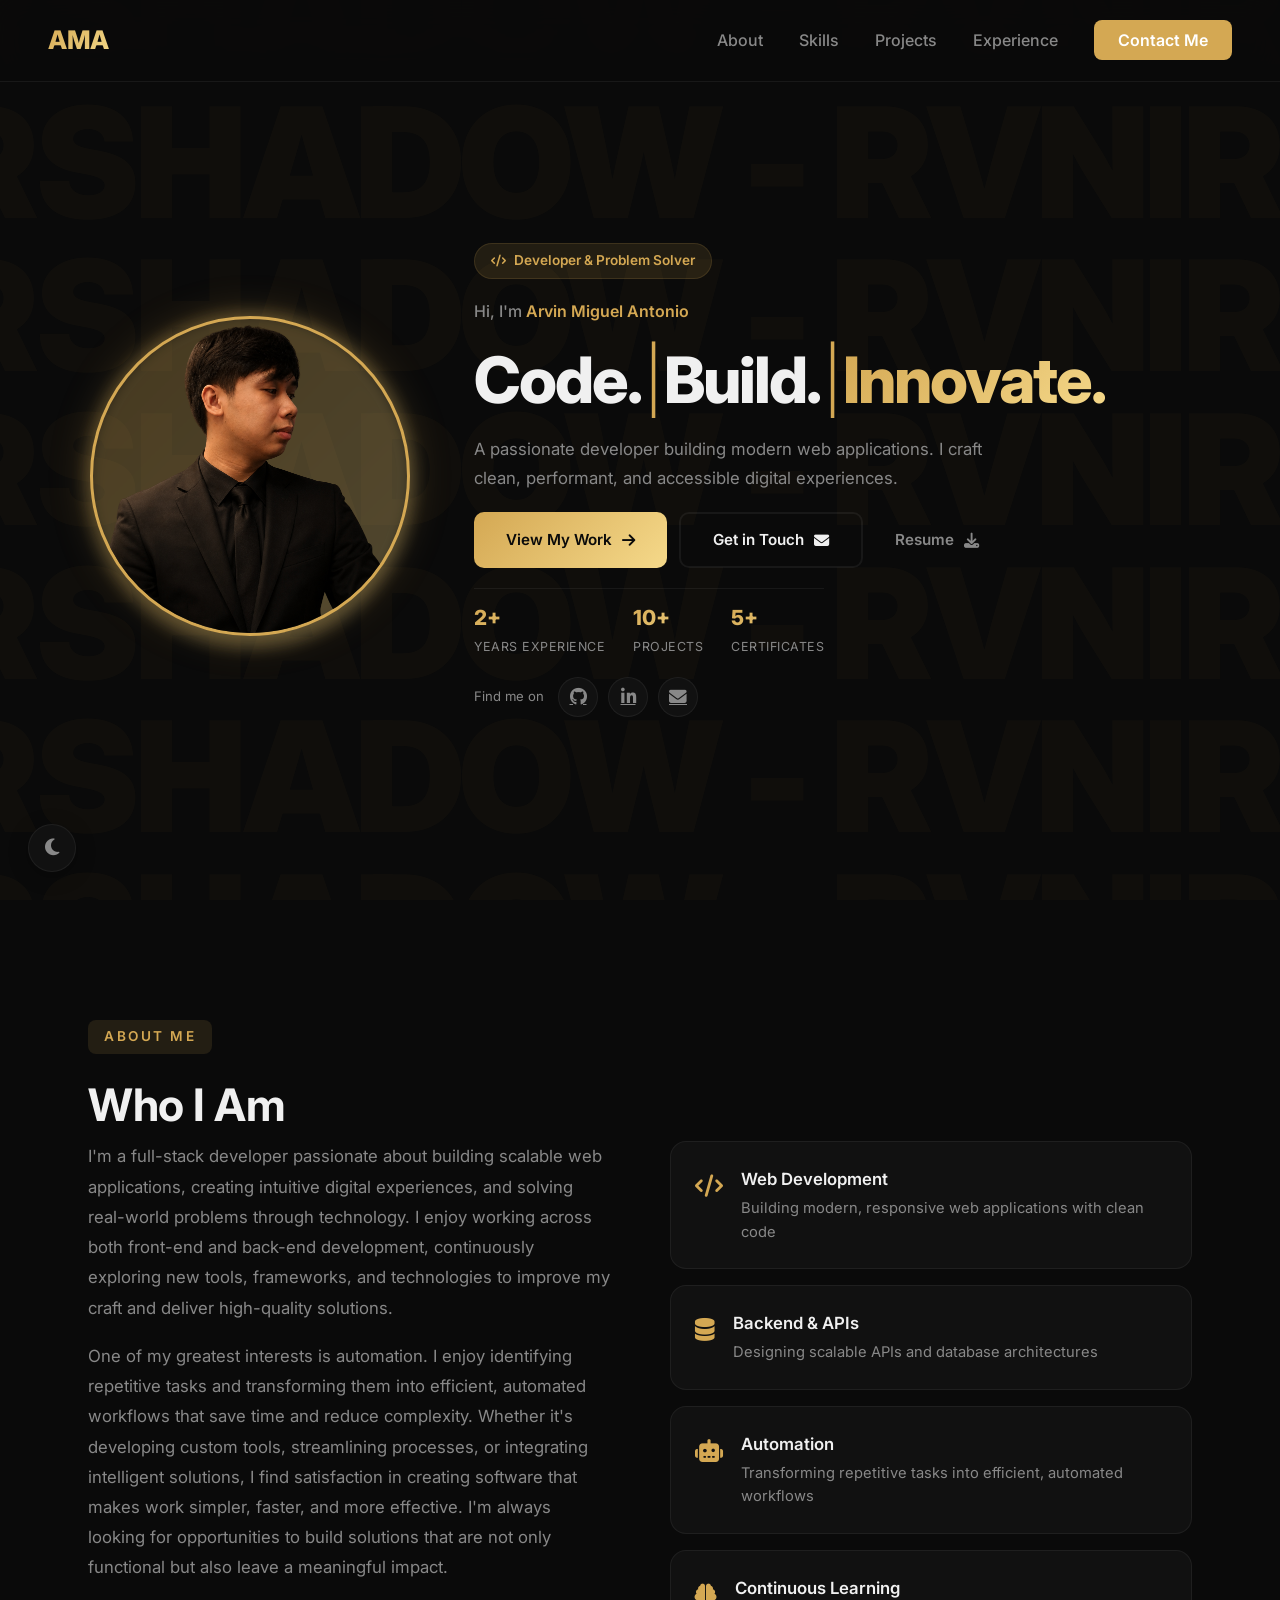
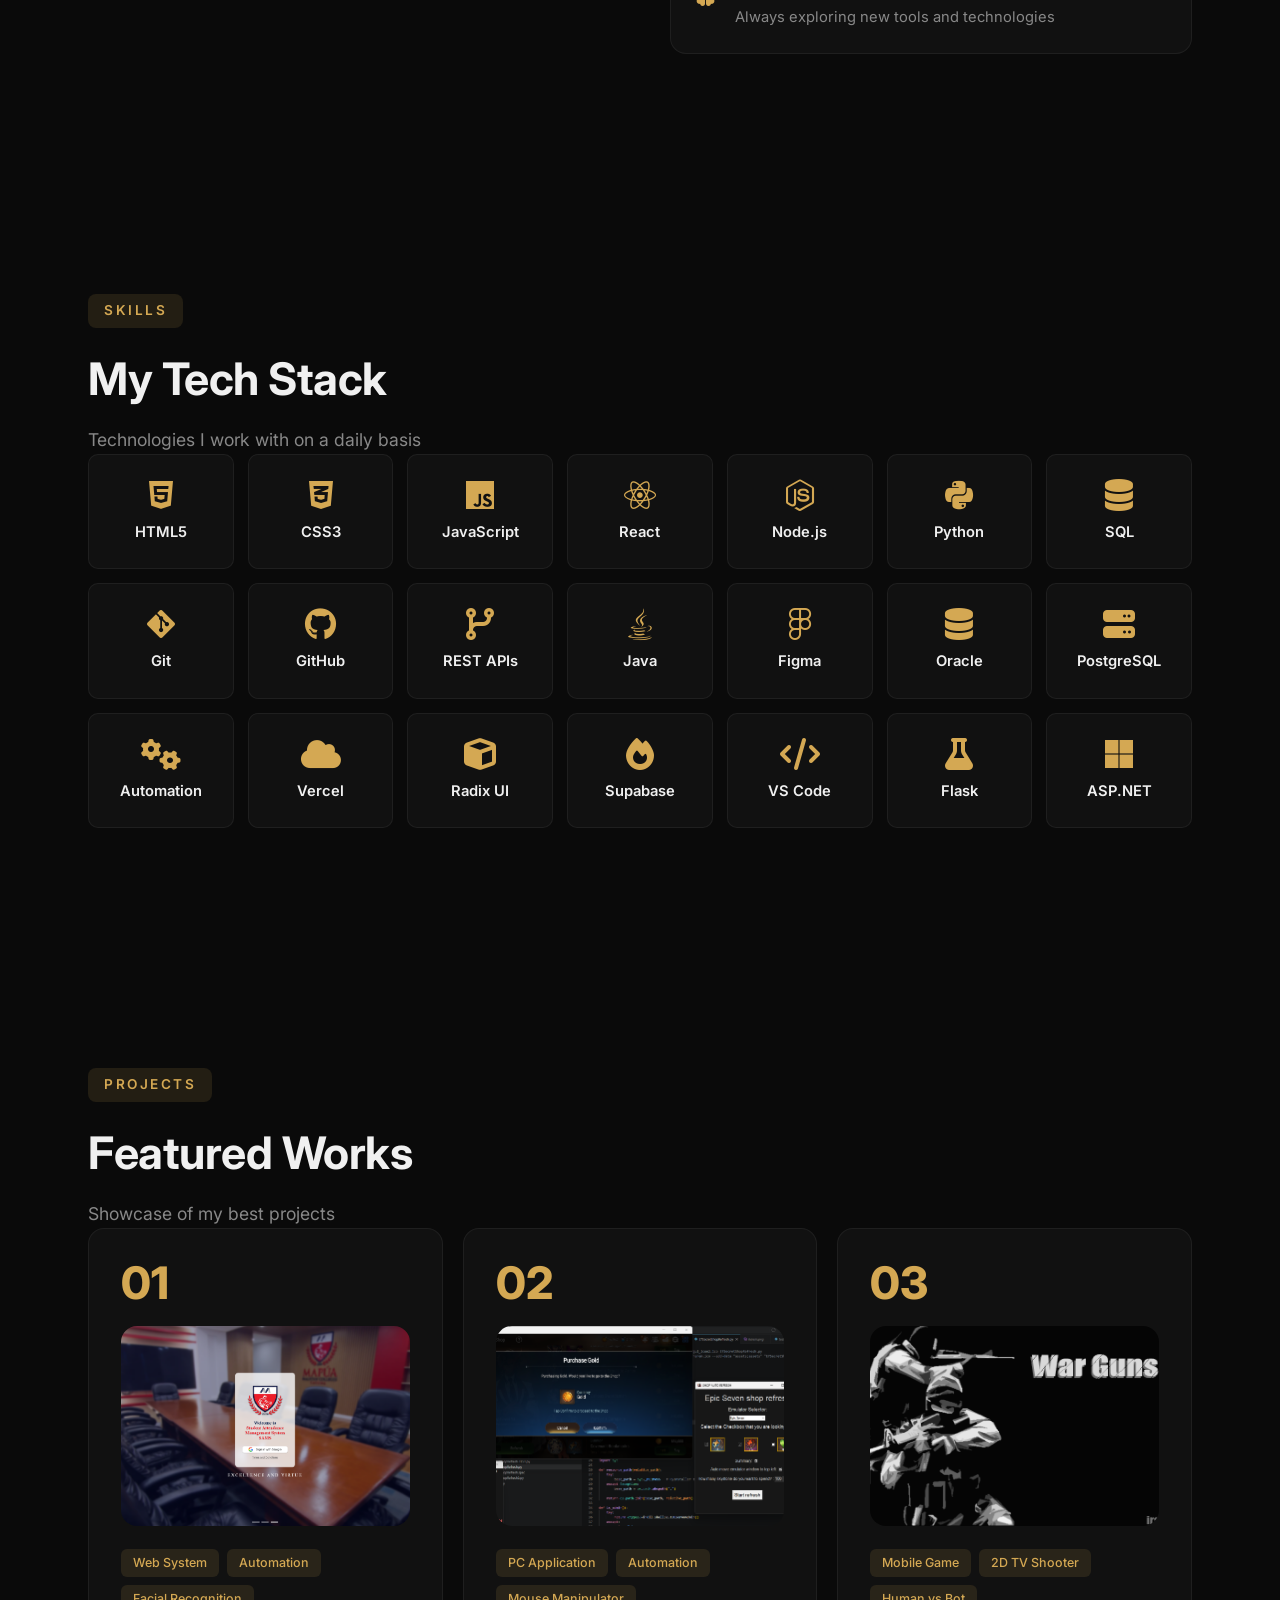
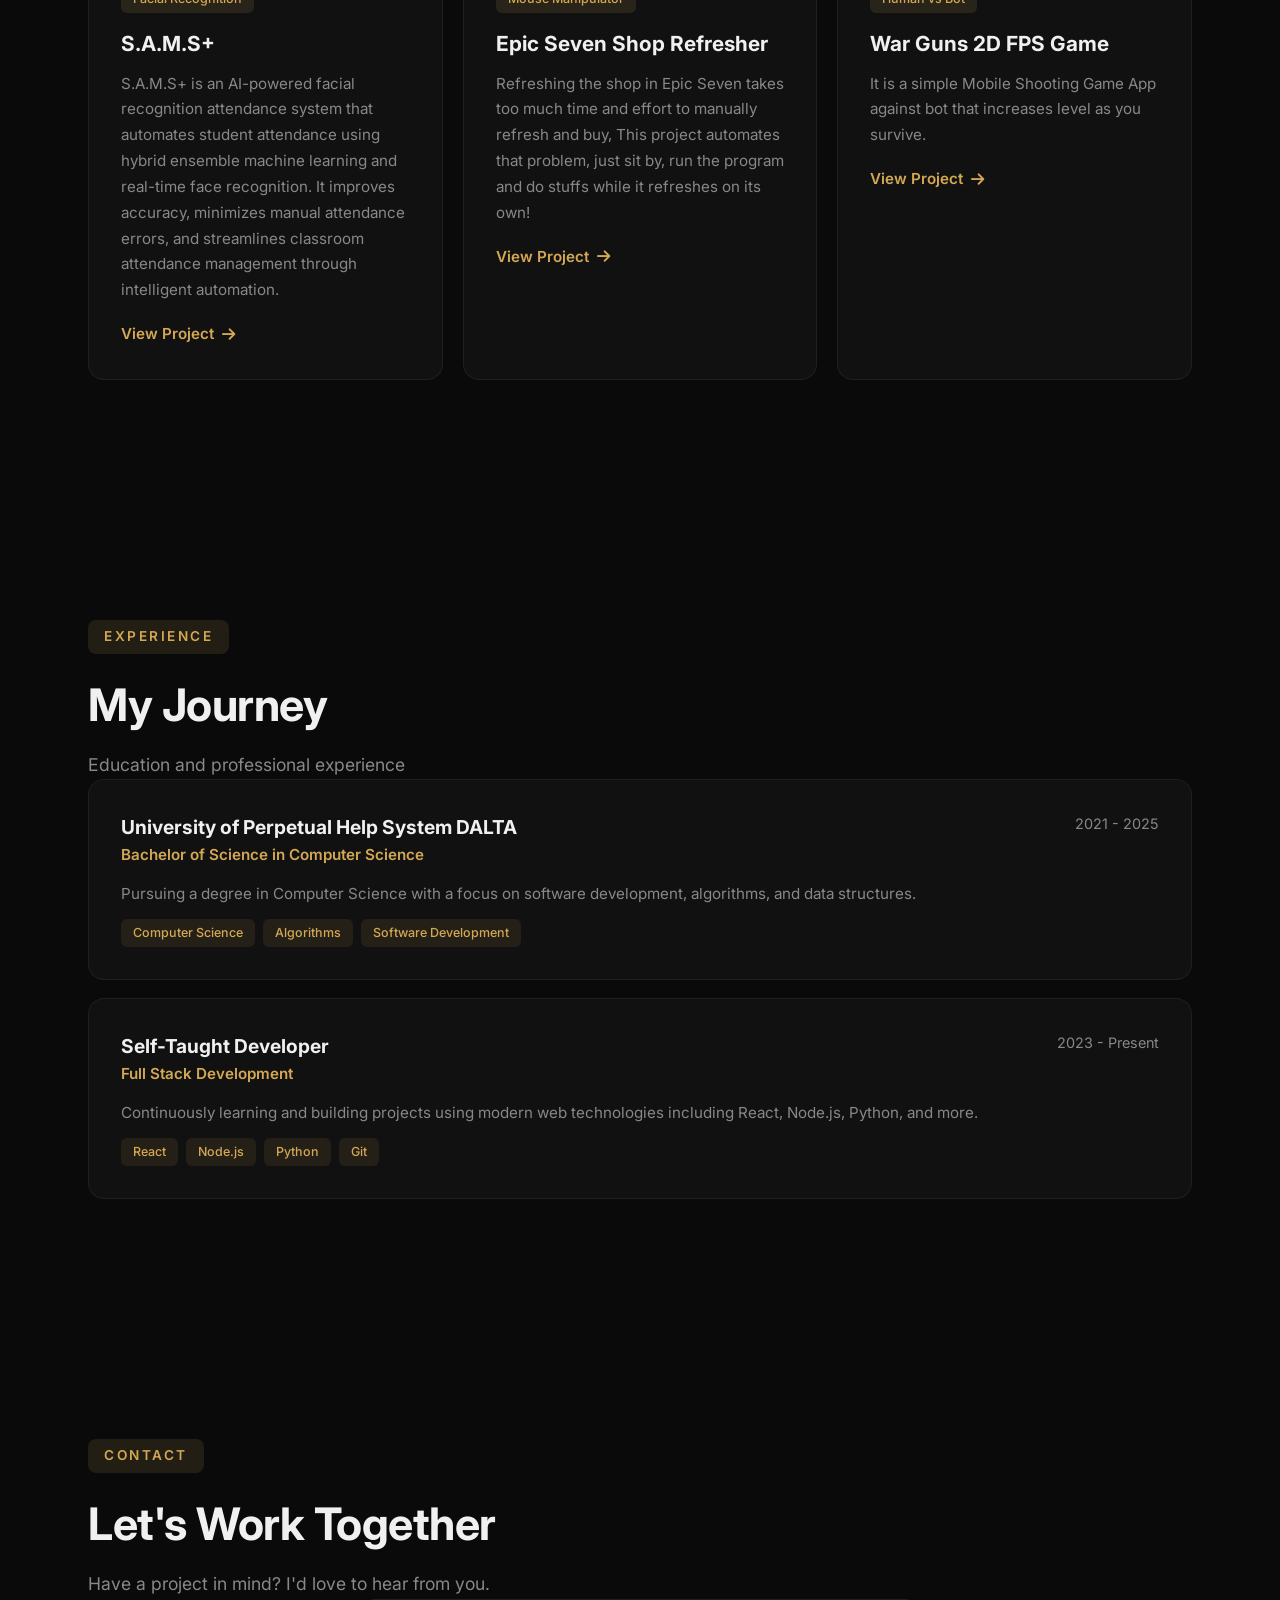
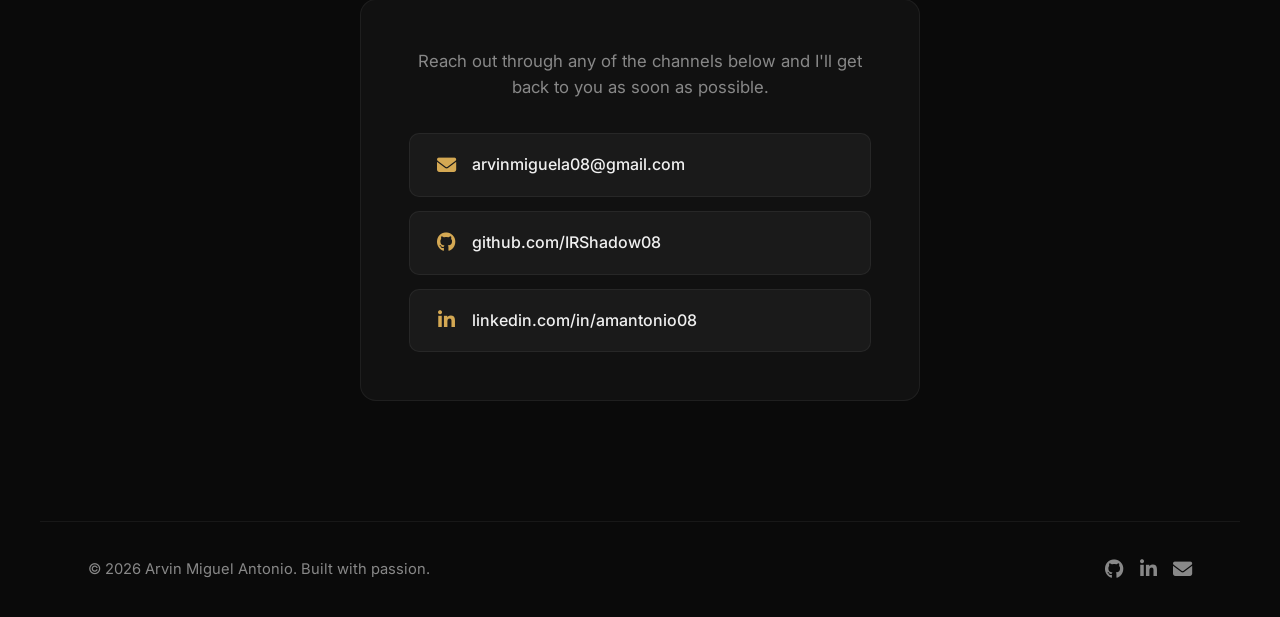
==== commit a00f8bee: "Updated Projects" ====
--- a/portfolio.html
+++ b/portfolio.html
@@ -16,7 +16,6 @@
         <a href="#hero" class="nav-logo">AMA</a>
         <ul class="nav-links" id="navLinks">
             <li><a href="#about">About</a></li>
-            <li><a href="#journey">Journey</a></li>
             <li><a href="#skills">Skills</a></li>
             <li><a href="#projects">Projects</a></li>
             <li><a href="#experience">Experience</a></li>
@@ -115,57 +114,6 @@
                         <h4>Continuous Learning</h4>
                         <p>Always exploring new tools and technologies</p>
                     </div>
-                </div>
-            </div>
-        </div>
-    </section>
-
-    <section id="journey">
-        <div class="section-header reveal">
-            <span class="section-tag">My Journey</span>
-            <h2>Roadmap</h2>
-            <p>My path through education, learning, and building</p>
-        </div>
-        <div class="roadmap reveal">
-            <div class="roadmap-line"></div>
-            <div class="roadmap-item left">
-                <div class="roadmap-dot"></div>
-                <div class="roadmap-card">
-                    <span class="roadmap-year">2021</span>
-                    <h3>Started Computer Science</h3>
-                    <p>Began my B.S. Computer Science degree at University of Perpetual Help System DALTA.</p>
-                </div>
-            </div>
-            <div class="roadmap-item right">
-                <div class="roadmap-dot"></div>
-                <div class="roadmap-card">
-                    <span class="roadmap-year">2022</span>
-                    <h3>First Lines of Code</h3>
-                    <p>Discovered web development and built my first HTML/CSS pages. Fell in love with coding.</p>
-                </div>
-            </div>
-            <div class="roadmap-item left">
-                <div class="roadmap-dot"></div>
-                <div class="roadmap-card">
-                    <span class="roadmap-year">2023</span>
-                    <h3>Full Stack Deep Dive</h3>
-                    <p>Learned JavaScript, React, and Node.js. Built full-stack applications and REST APIs.</p>
-                </div>
-            </div>
-            <div class="roadmap-item right">
-                <div class="roadmap-dot"></div>
-                <div class="roadmap-card">
-                    <span class="roadmap-year">2024</span>
-                    <h3>Expanded My Toolbox</h3>
-                    <p>Picked up Python, databases, and version control. Contributed to open-source projects.</p>
-                </div>
-            </div>
-            <div class="roadmap-item left">
-                <div class="roadmap-dot"></div>
-                <div class="roadmap-card">
-                    <span class="roadmap-year">2025</span>
-                    <h3>Graduation & Beyond</h3>
-                    <p>Completed my degree and continued building production-ready applications with modern tech stacks.</p>
                 </div>
             </div>
         </div>
@@ -211,40 +159,43 @@
         <div class="projects-grid reveal">
             <div class="project-card">
                 <div class="card-num">01</div>
+                <img src="Assets/Sams.png" alt="S.A.M.S+" class="project-img">
                 <div class="project-tags">
-                    <span>Web App</span>
-                    <span>React</span>
-                    <span>Node.js</span>
-                </div>
-                <h3>Project One</h3>
-                <p>A full-stack web application built with React and Node.js featuring user authentication, real-time data updates, and a responsive design.</p>
-                <a href="https://github.com/IRShadow - RvnMig08" target="_blank" class="project-link">
+                    <span>Web System</span>
+                    <span>Automation</span>
+                    <span>Facial Recognition</span>
+                </div>
+                <h3>S.A.M.S+</h3>
+                <p>S.A.M.S+ is an AI-powered facial recognition attendance system that automates student attendance using hybrid ensemble machine learning and real-time face recognition. It improves accuracy, minimizes manual attendance errors, and streamlines classroom attendance management through intelligent automation.</p>
+                <a href="https://sams-plus.tech/" target="_blank" class="project-link">
                     View Project <i class="fas fa-arrow-right"></i>
                 </a>
             </div>
             <div class="project-card">
                 <div class="card-num">02</div>
+                <img src="Assets/E7ShopRefresher.png" alt="Epic Seven Shop Refresher" class="project-img">
                 <div class="project-tags">
-                    <span>API</span>
-                    <span>Python</span>
-                    <span>Flask</span>
-                </div>
-                <h3>Project Two</h3>
-                <p>A RESTful API service built with Python and Flask, featuring data analysis endpoints and integration with external services.</p>
-                <a href="https://github.com/IRShadow - RvnMig08" target="_blank" class="project-link">
+                    <span>PC Application</span>
+                    <span>Automation</span>
+                    <span>Mouse Manipulator</span>
+                </div>
+                <h3>Epic Seven Shop Refresher</h3>
+                <p>Refreshing the shop in Epic Seven takes too much time and effort to manually refresh and buy, This project automates that problem, just sit by, run the program and do stuffs while it refreshes on its own!</p>
+                <a href="https://github.com/IRShadow08/E7Refresher_irs" target="_blank" class="project-link">
                     View Project <i class="fas fa-arrow-right"></i>
                 </a>
             </div>
             <div class="project-card">
                 <div class="card-num">03</div>
+                <img src="Assets/WarGuns Game.png" alt="War Guns 2D FPS Game" class="project-img">
                 <div class="project-tags">
-                    <span>Frontend</span>
-                    <span>JavaScript</span>
-                    <span>CSS</span>
-                </div>
-                <h3>Project Three</h3>
-                <p>A beautifully designed landing page with smooth animations, interactive elements, and a fully responsive layout.</p>
-                <a href="https://github.com/IRShadow - RvnMig08" target="_blank" class="project-link">
+                    <span>Mobile Game</span>
+                    <span>2D TV Shooter</span>
+                    <span>Human vs Bot</span>
+                </div>
+                <h3>War Guns 2D FPS Game</h3>
+                <p>It is a simple Mobile Shooting Game App against bot that increases level as you survive.</p>
+                <a href="https://drive.google.com/file/d/1qGcOylFEyaaN6yPBjuBGZe5CD3PXeud2/view" target="_blank" class="project-link">
                     View Project <i class="fas fa-arrow-right"></i>
                 </a>
             </div>
@@ -309,8 +260,8 @@
                     <a href="mailto:arvinmiguela08@gmail.com">
                         <i class="fas fa-envelope"></i> arvinmiguela08@gmail.com
                     </a>
-                    <a href="https://github.com/IRShadow - RvnMig08" target="_blank">
-                        <i class="fab fa-github"></i> github.com/IRShadow - RvnMig08
+                    <a href="https://github.com/IRShadow08" target="_blank">
+                        <i class="fab fa-github"></i> github.com/IRShadow08
                     </a>
                     <a href="https://www.linkedin.com/in/amantonio08/" target="_blank">
                         <i class="fab fa-linkedin-in"></i> linkedin.com/in/amantonio08
@@ -328,7 +279,7 @@
     </a>
 
     <footer>
-        <p>&copy; 2025 Arvin Miguel Antonio. Built with passion.</p>
+        <p>&copy; 2026 Arvin Miguel Antonio. Built with passion.</p>
         <div class="footer-social">
             <a href="https://github.com/IRShadow - RvnMig08" target="_blank" aria-label="GitHub"><i class="fab fa-github"></i></a>
             <a href="https://www.linkedin.com/in/amantonio08/" target="_blank" aria-label="LinkedIn"><i class="fab fa-linkedin-in"></i></a>
--- a/style.css
+++ b/style.css
@@ -621,10 +621,18 @@
     transform: translateY(-4px);
 }
 
+.project-img {
+    width: 100%;
+    height: 200px;
+    object-fit: cover;
+    border-radius: var(--radius);
+    margin-bottom: 16px;
+}
+
 .project-card .card-num {
     font-size: 2.8rem;
     font-weight: 800;
-    color: var(--accent-dim);
+    color: var(--accent);
     line-height: 1;
     margin-bottom: 20px;
 }
@@ -945,7 +953,7 @@
 }
 
 .light-mode .project-card .card-num {
-    color: rgba(212, 168, 83, 0.15);
+    color: var(--accent);
 }
 
 .light-mode .hero-image::after {
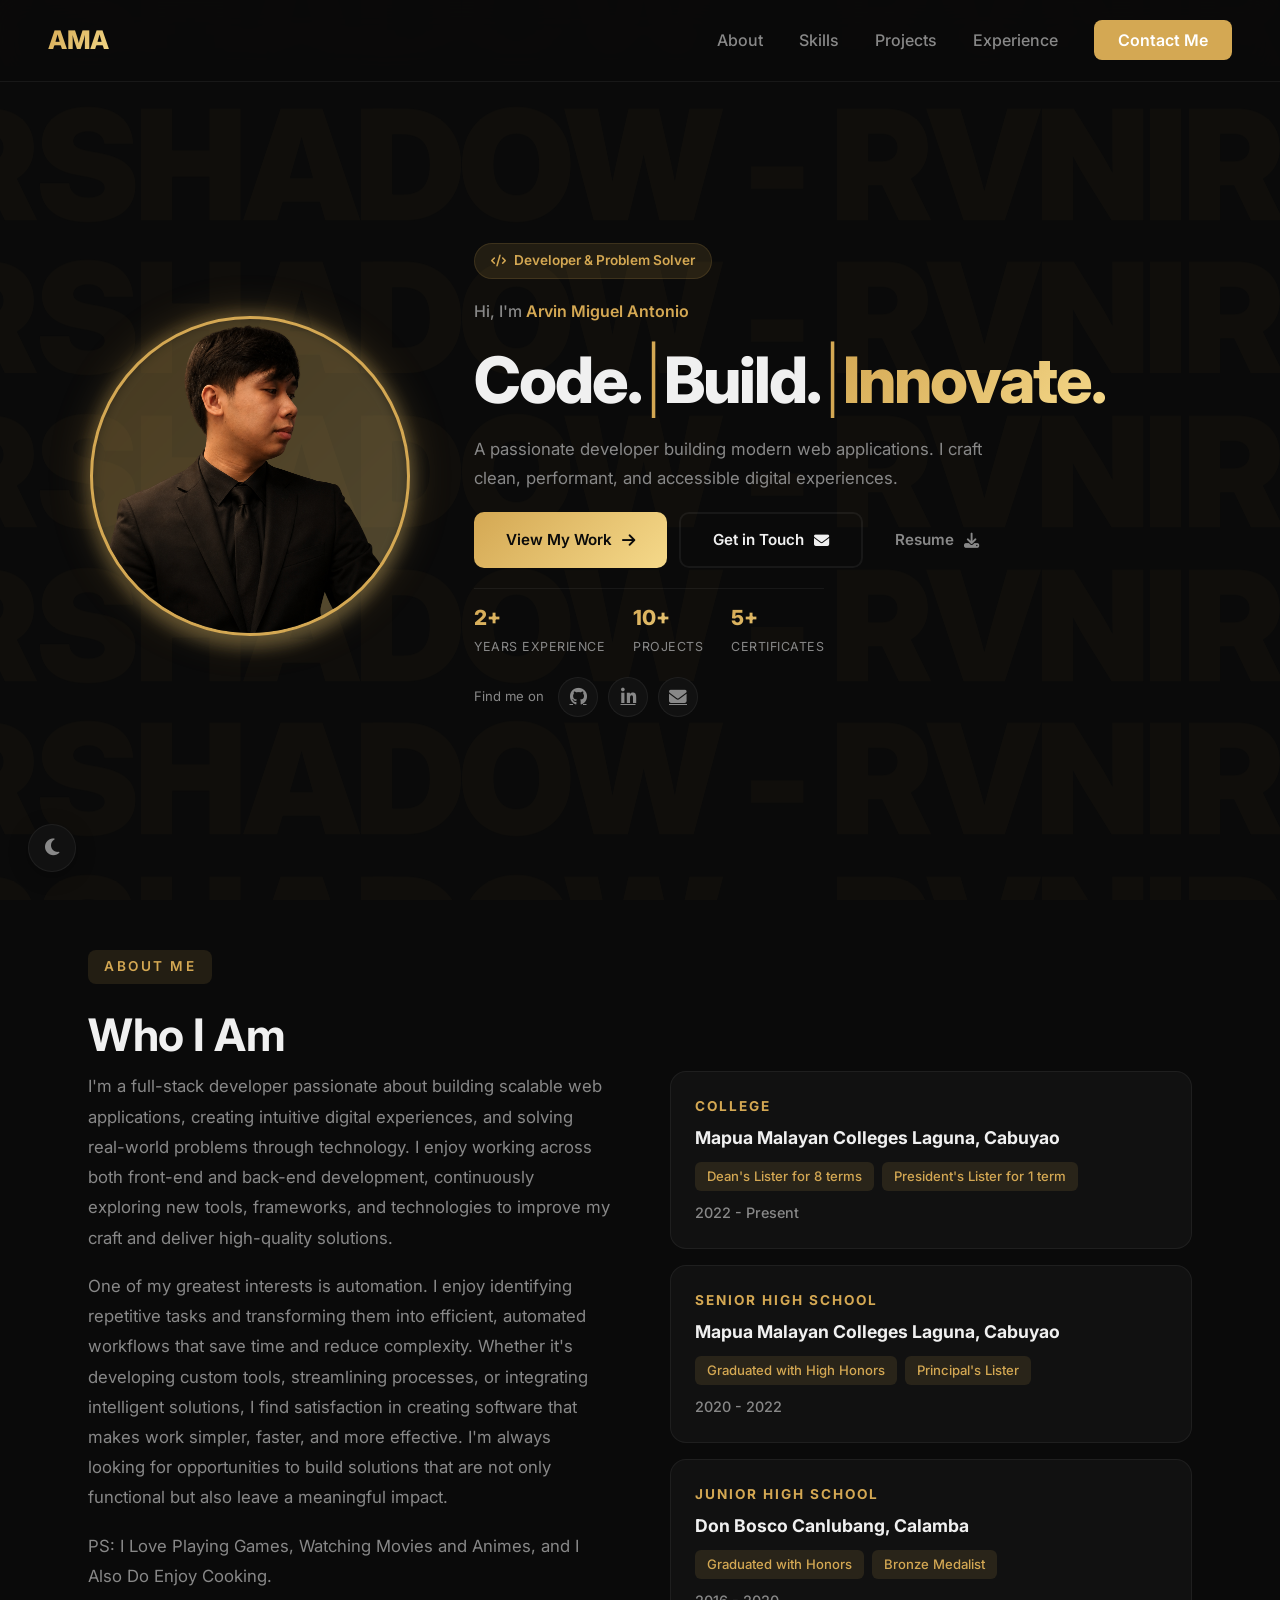
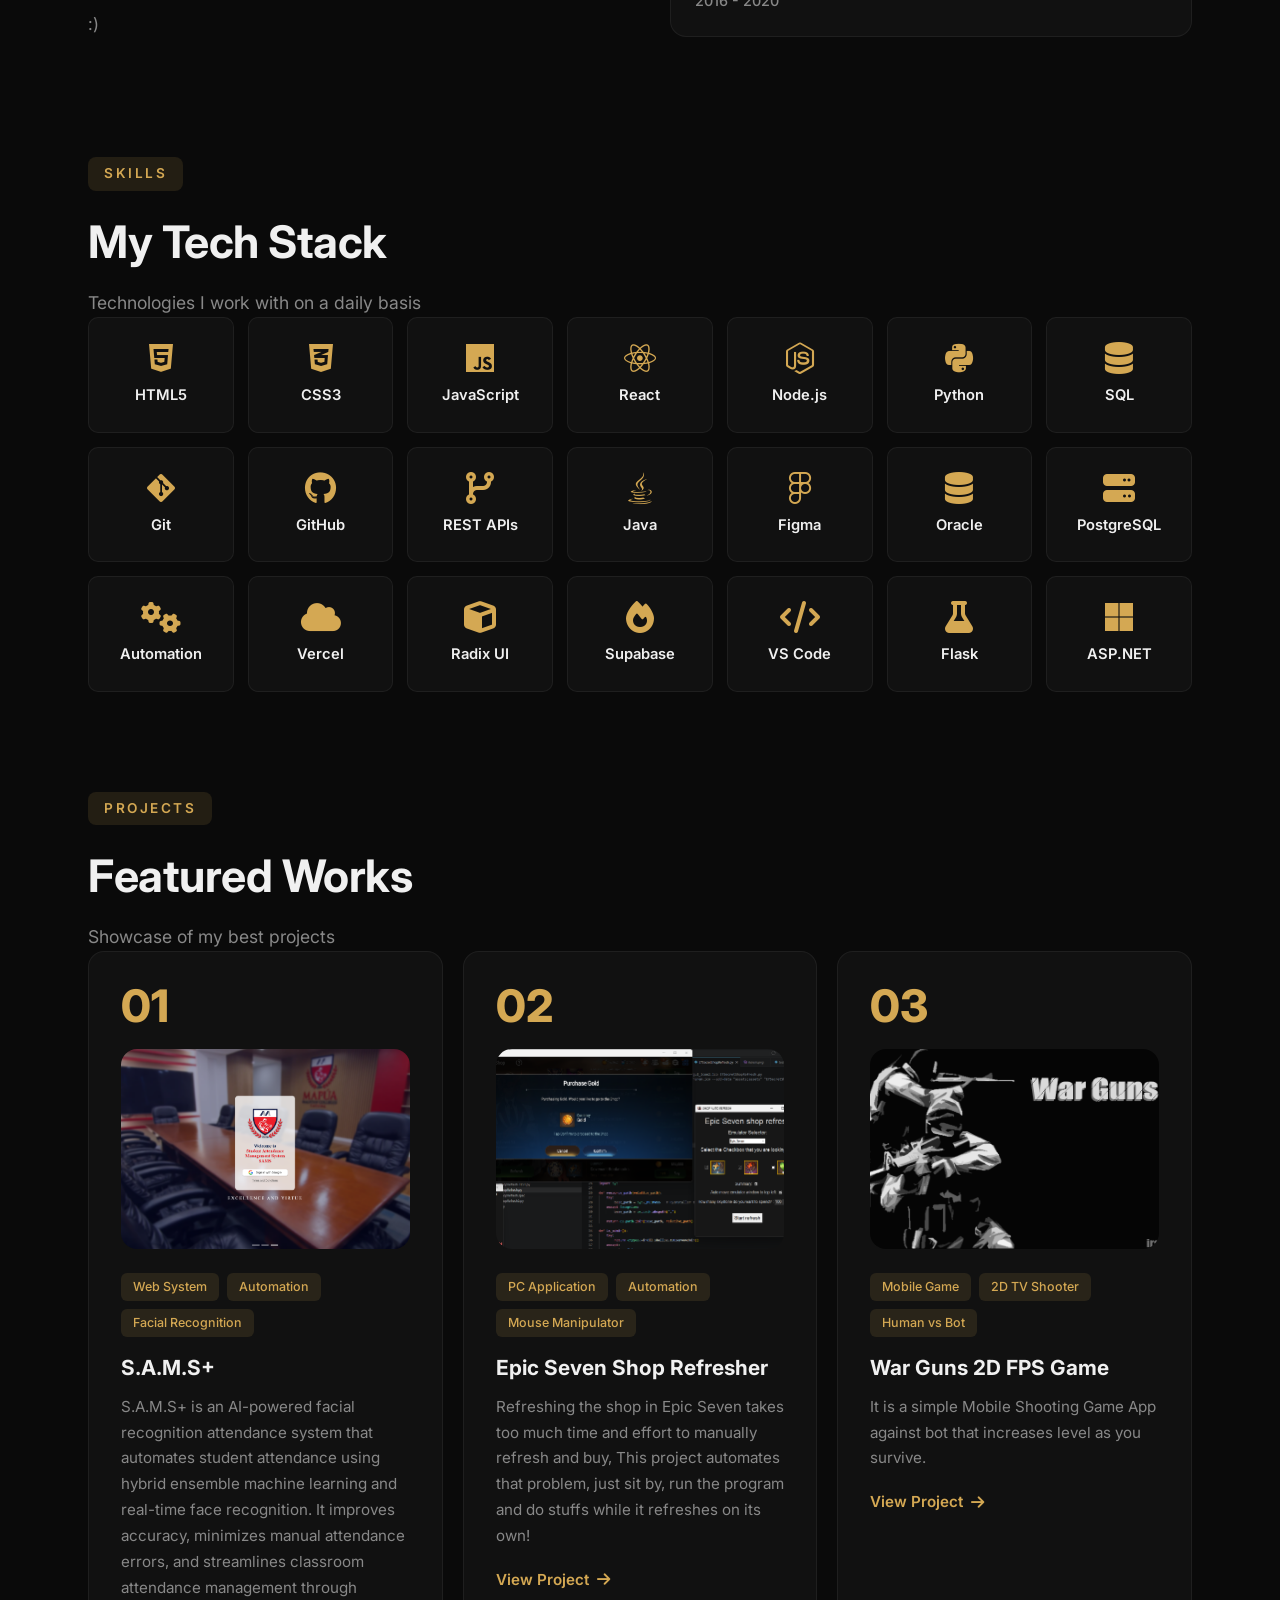
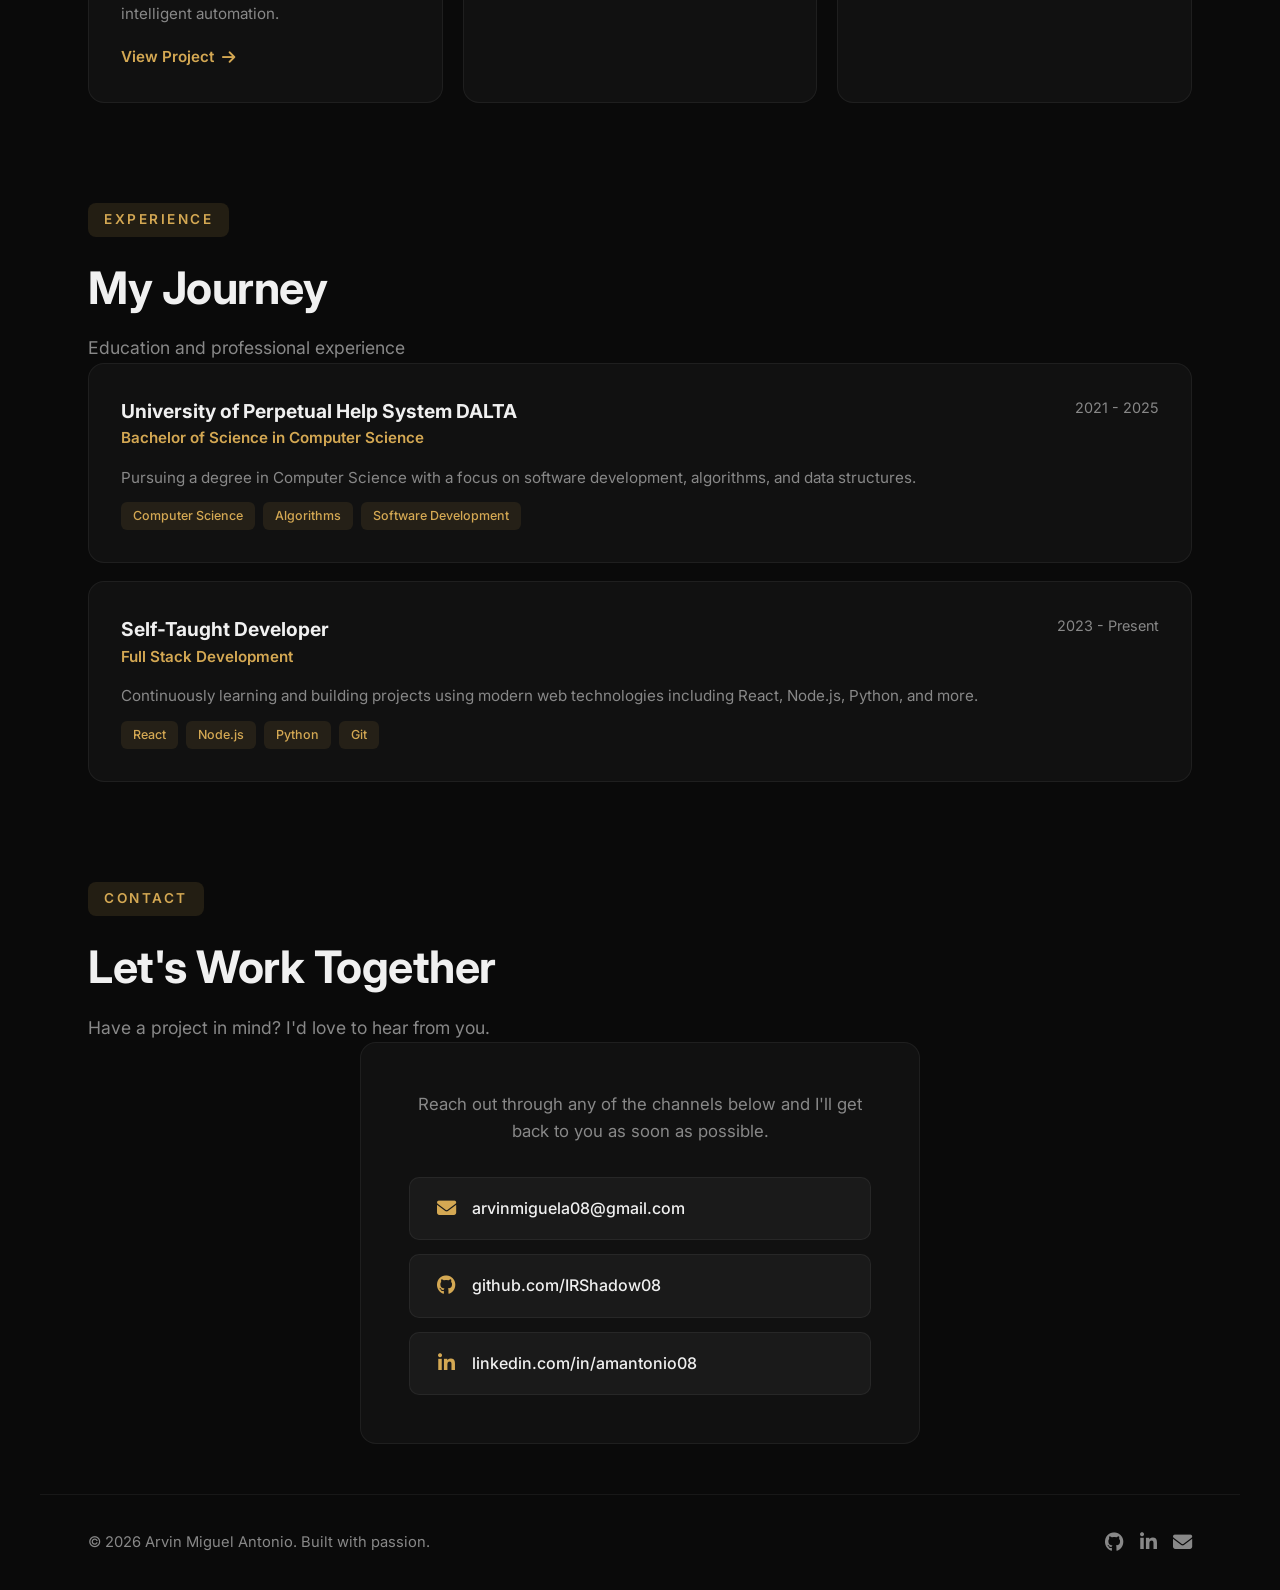
==== commit 44d1bda3: "Updated Education" ====
--- a/portfolio.html
+++ b/portfolio.html
@@ -85,35 +85,36 @@
             <div class="about-text reveal">
                 <p>I'm a full-stack developer passionate about building scalable web applications, creating intuitive digital experiences, and solving real-world problems through technology. I enjoy working across both front-end and back-end development, continuously exploring new tools, frameworks, and technologies to improve my craft and deliver high-quality solutions.</p>
                 <p>One of my greatest interests is automation. I enjoy identifying repetitive tasks and transforming them into efficient, automated workflows that save time and reduce complexity. Whether it's developing custom tools, streamlining processes, or integrating intelligent solutions, I find satisfaction in creating software that makes work simpler, faster, and more effective. I'm always looking for opportunities to build solutions that are not only functional but also leave a meaningful impact.</p>
-            </div>
-            <div class="about-highlights reveal">
-                <div class="highlight-item">
-                    <div class="hl-icon"><i class="fas fa-code"></i></div>
-                    <div>
-                        <h4>Web Development</h4>
-                        <p>Building modern, responsive web applications with clean code</p>
-                    </div>
-                </div>
-                <div class="highlight-item">
-                    <div class="hl-icon"><i class="fas fa-database"></i></div>
-                    <div>
-                        <h4>Backend &amp; APIs</h4>
-                        <p>Designing scalable APIs and database architectures</p>
-                    </div>
-                </div>
-                <div class="highlight-item">
-                    <div class="hl-icon"><i class="fas fa-robot"></i></div>
-                    <div>
-                        <h4>Automation</h4>
-                        <p>Transforming repetitive tasks into efficient, automated workflows</p>
-                    </div>
-                </div>
-                <div class="highlight-item">
-                    <div class="hl-icon"><i class="fas fa-brain"></i></div>
-                    <div>
-                        <h4>Continuous Learning</h4>
-                        <p>Always exploring new tools and technologies</p>
-                    </div>
+                <p>PS: I Love Playing Games, Watching Movies and Animes, and I Also Do Enjoy Cooking.</p>
+                <p>:)</p>
+            </div>
+            <div class="about-education reveal">
+                <div class="edu-card">
+                    <div class="edu-level">College</div>
+                    <div class="edu-school">Mapua Malayan Colleges Laguna, Cabuyao</div>
+                    <div class="edu-honors">
+                        <span class="edu-honor">Dean's Lister for 8 terms</span>
+                        <span class="edu-honor">President's Lister for 1 term</span>
+                    </div>
+                    <div class="edu-date">2022 - Present</div>
+                </div>
+                <div class="edu-card">
+                    <div class="edu-level">Senior High School</div>
+                    <div class="edu-school">Mapua Malayan Colleges Laguna, Cabuyao</div>
+                    <div class="edu-honors">
+                        <span class="edu-honor">Graduated with High Honors</span>
+                        <span class="edu-honor">Principal's Lister</span>
+                    </div>
+                    <div class="edu-date">2020 - 2022</div>
+                </div>
+                <div class="edu-card">
+                    <div class="edu-level">Junior High School</div>
+                    <div class="edu-school">Don Bosco Canlubang, Calamba</div>
+                    <div class="edu-honors">
+                        <span class="edu-honor">Graduated with Honors</span>
+                        <span class="edu-honor">Bronze Medalist</span>
+                    </div>
+                    <div class="edu-date">2016 - 2020</div>
                 </div>
             </div>
         </div>
--- a/style.css
+++ b/style.css
@@ -373,7 +373,7 @@
 }
 
 section {
-    padding: 120px 48px;
+    padding: 50px 48px;
     position: relative;
     z-index: 1;
 }
@@ -421,16 +421,13 @@
     line-height: 1.8;
 }
 
-.about-highlights {
+.about-education {
     display: flex;
     flex-direction: column;
     gap: 16px;
 }
 
-.highlight-item {
-    display: flex;
-    align-items: flex-start;
-    gap: 18px;
+.edu-card {
     background: var(--bg-card);
     border: 1px solid var(--border);
     border-radius: var(--radius);
@@ -438,26 +435,45 @@
     transition: border-color 0.25s;
 }
 
-.highlight-item:hover {
+.edu-card:hover {
     border-color: var(--accent);
 }
 
-.highlight-item .hl-icon {
-    font-size: 1.4rem;
-    color: var(--accent);
-    margin-top: 2px;
-    flex-shrink: 0;
-}
-
-.highlight-item h4 {
-    font-size: 1.05rem;
-    font-weight: 600;
-    margin-bottom: 4px;
-}
-
-.highlight-item p {
-    font-size: 0.92rem;
-    color: var(--text-muted);
+.edu-level {
+    font-size: 0.85rem;
+    font-weight: 700;
+    text-transform: uppercase;
+    letter-spacing: 2px;
+    color: var(--accent);
+    margin-bottom: 6px;
+}
+
+.edu-school {
+    font-size: 1.1rem;
+    font-weight: 700;
+    margin-bottom: 10px;
+}
+
+.edu-honors {
+    display: flex;
+    flex-wrap: wrap;
+    gap: 8px;
+    margin-bottom: 10px;
+}
+
+.edu-honor {
+    font-size: 0.82rem;
+    padding: 4px 12px;
+    border-radius: 6px;
+    background: var(--accent-dim);
+    color: var(--accent);
+    font-weight: 500;
+}
+
+.edu-date {
+    font-size: 0.9rem;
+    color: var(--text-muted);
+    font-weight: 500;
 }
 
 .roadmap {
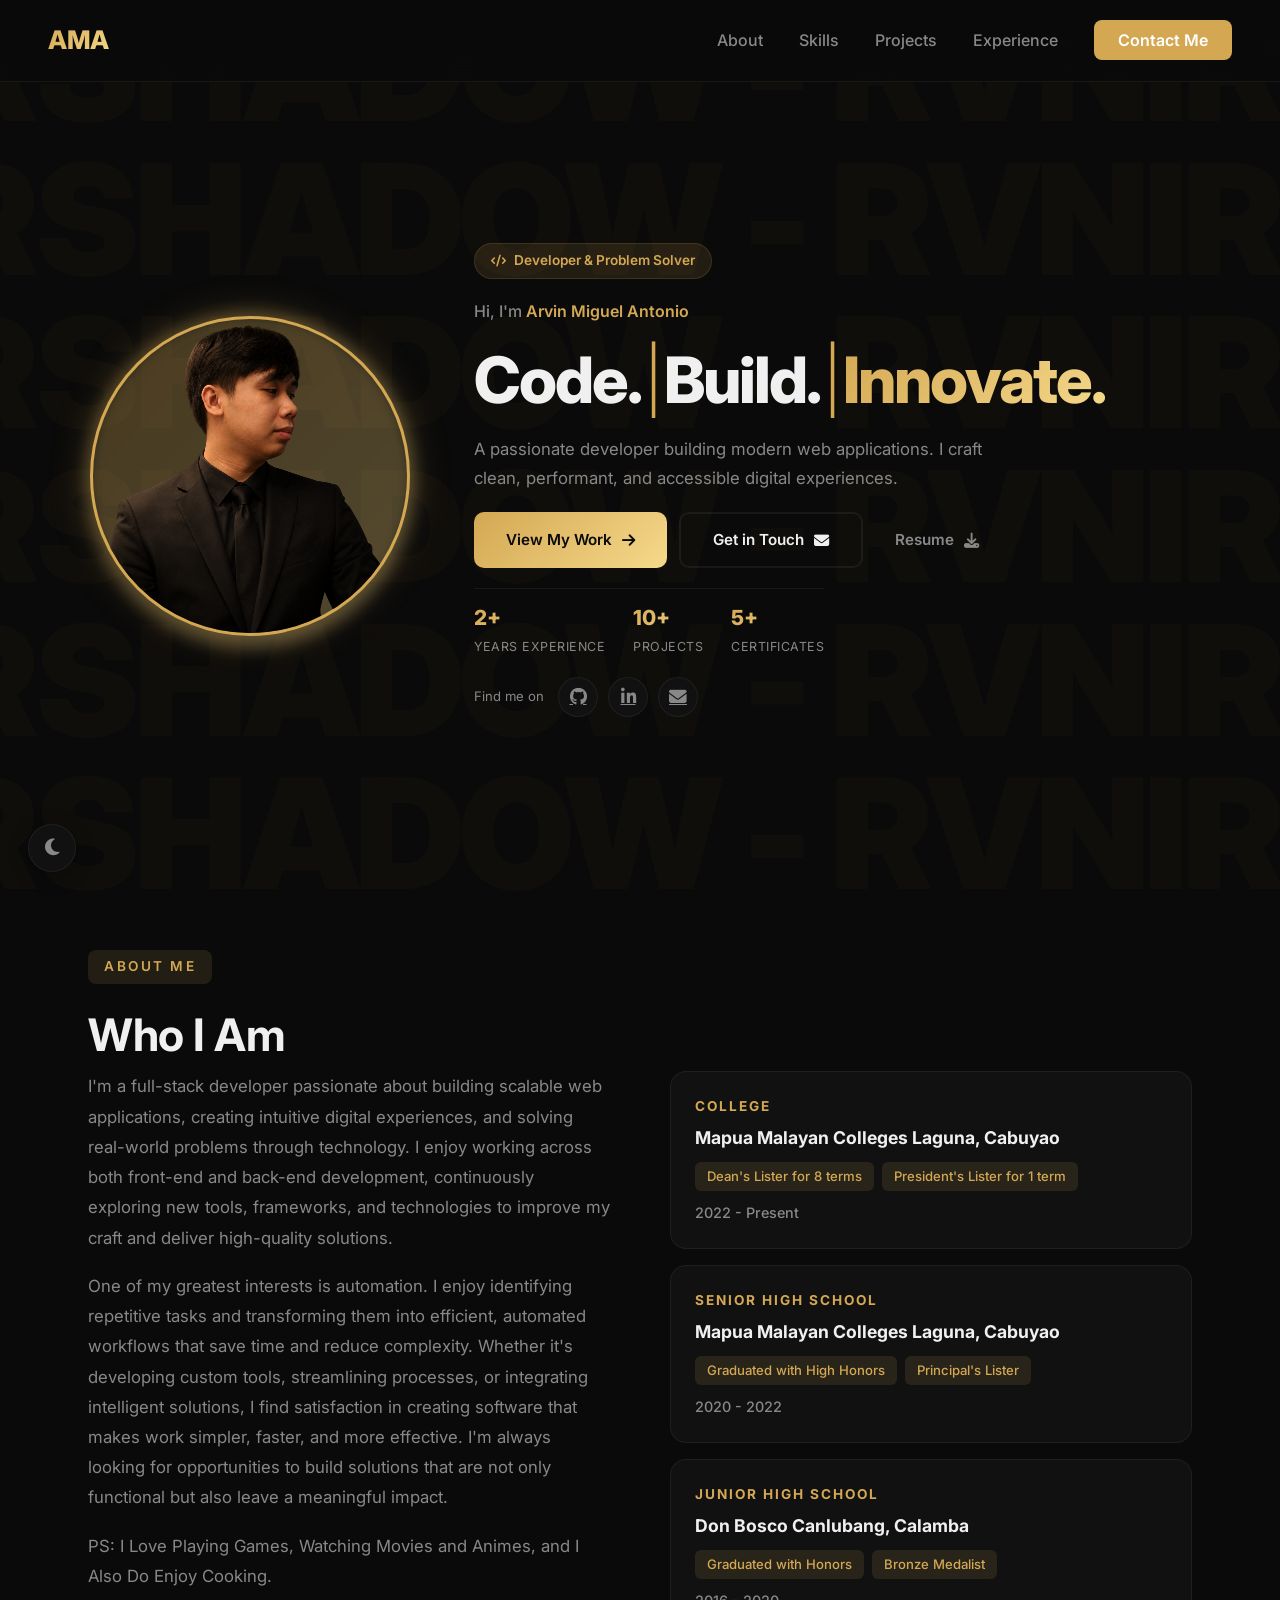
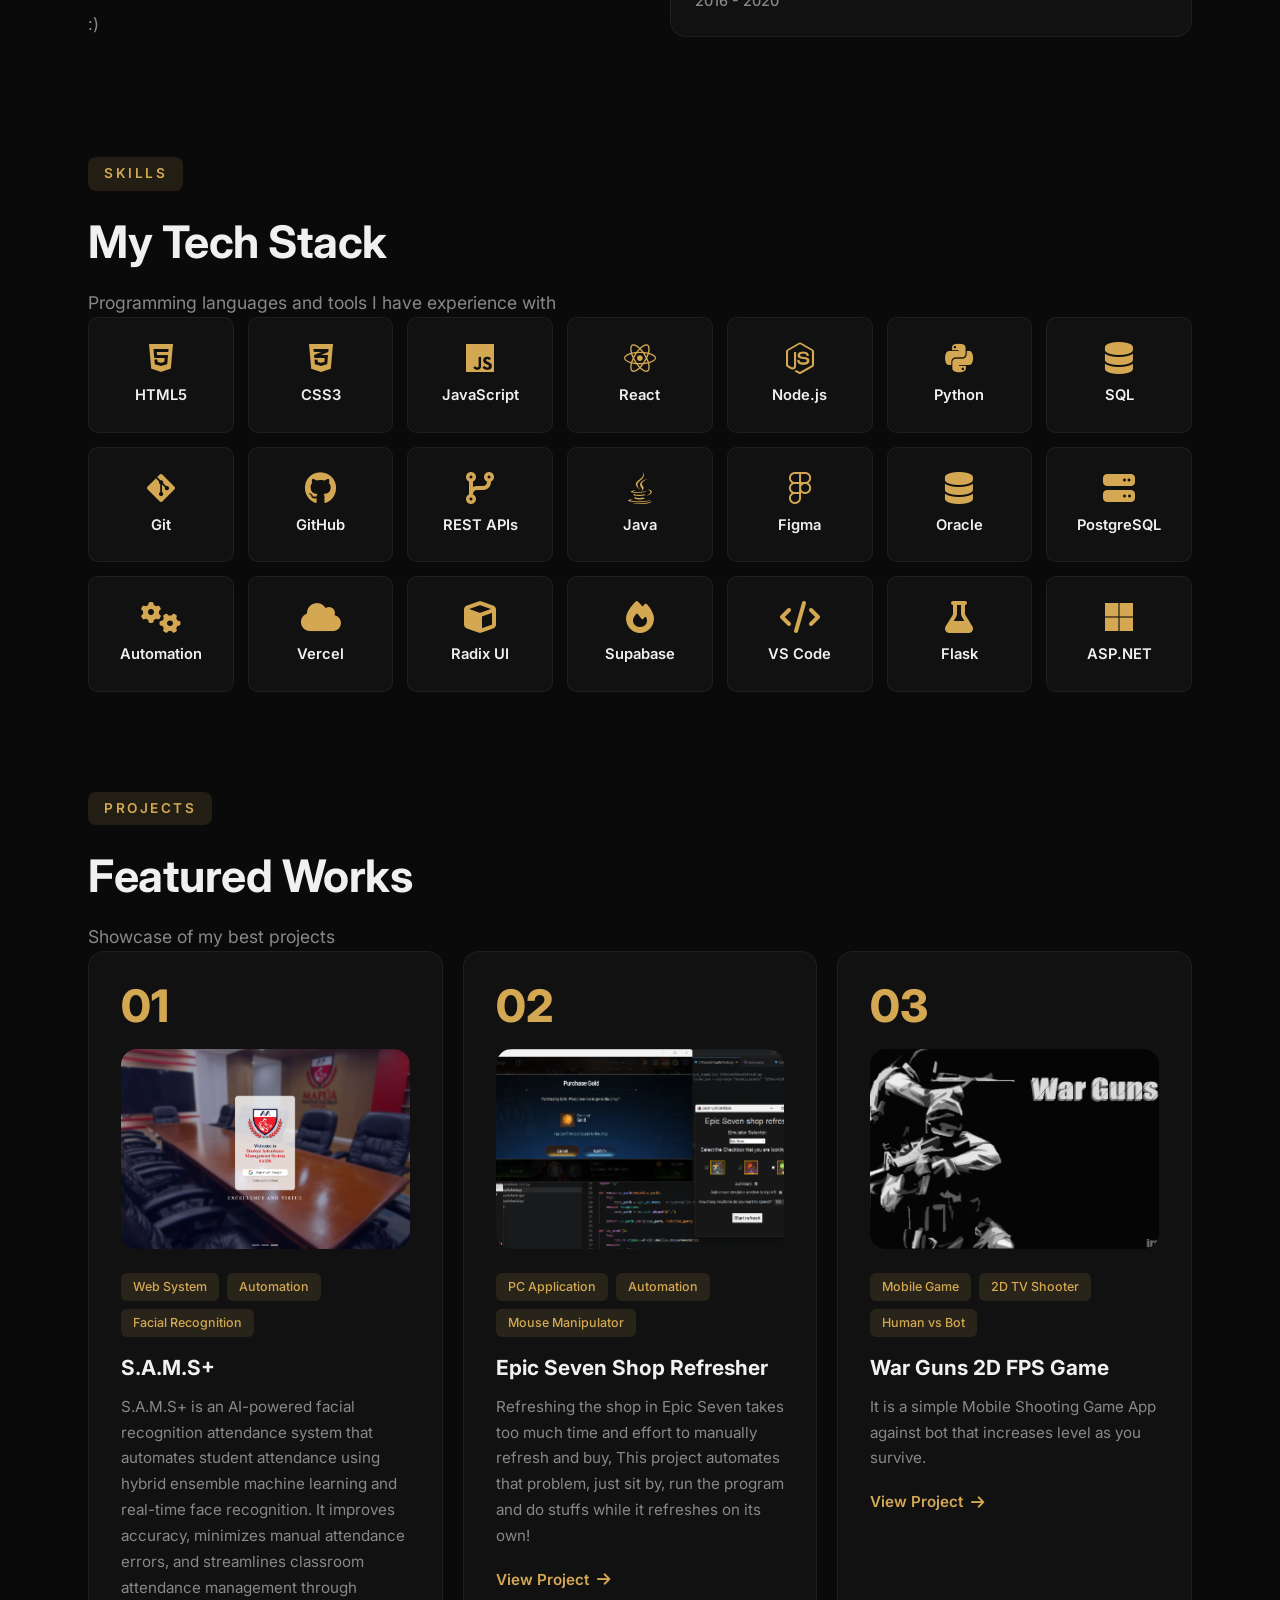
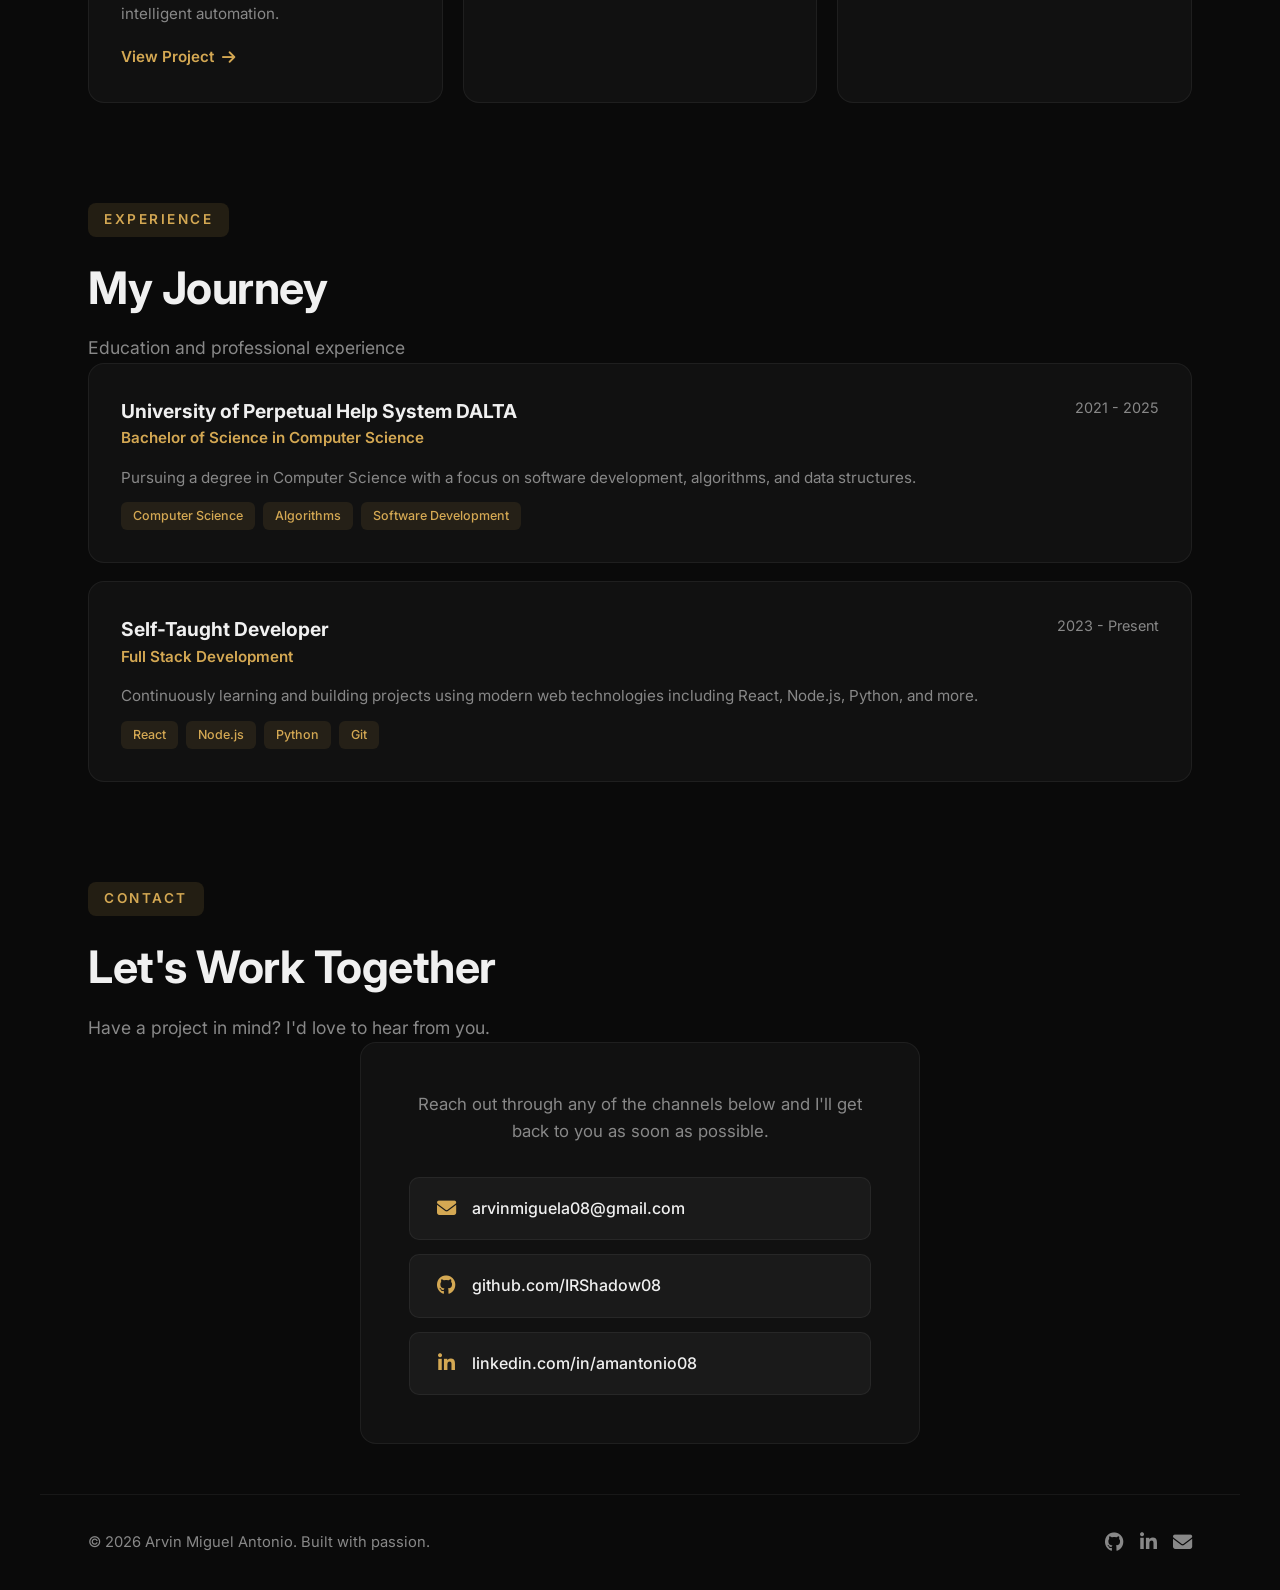
==== commit a96d7a72: "Minor Update Tools" ====
--- a/portfolio.html
+++ b/portfolio.html
@@ -124,7 +124,7 @@
         <div class="section-header reveal">
             <span class="section-tag">Skills</span>
             <h2>My Tech Stack</h2>
-            <p>Technologies I work with on a daily basis</p>
+            <p>Programming languages and tools I have experience with</p>
         </div>
         <div class="skills-grid reveal">
             <div class="skill-item"><i class="fab fa-html5"></i><div class="name">HTML5</div></div>
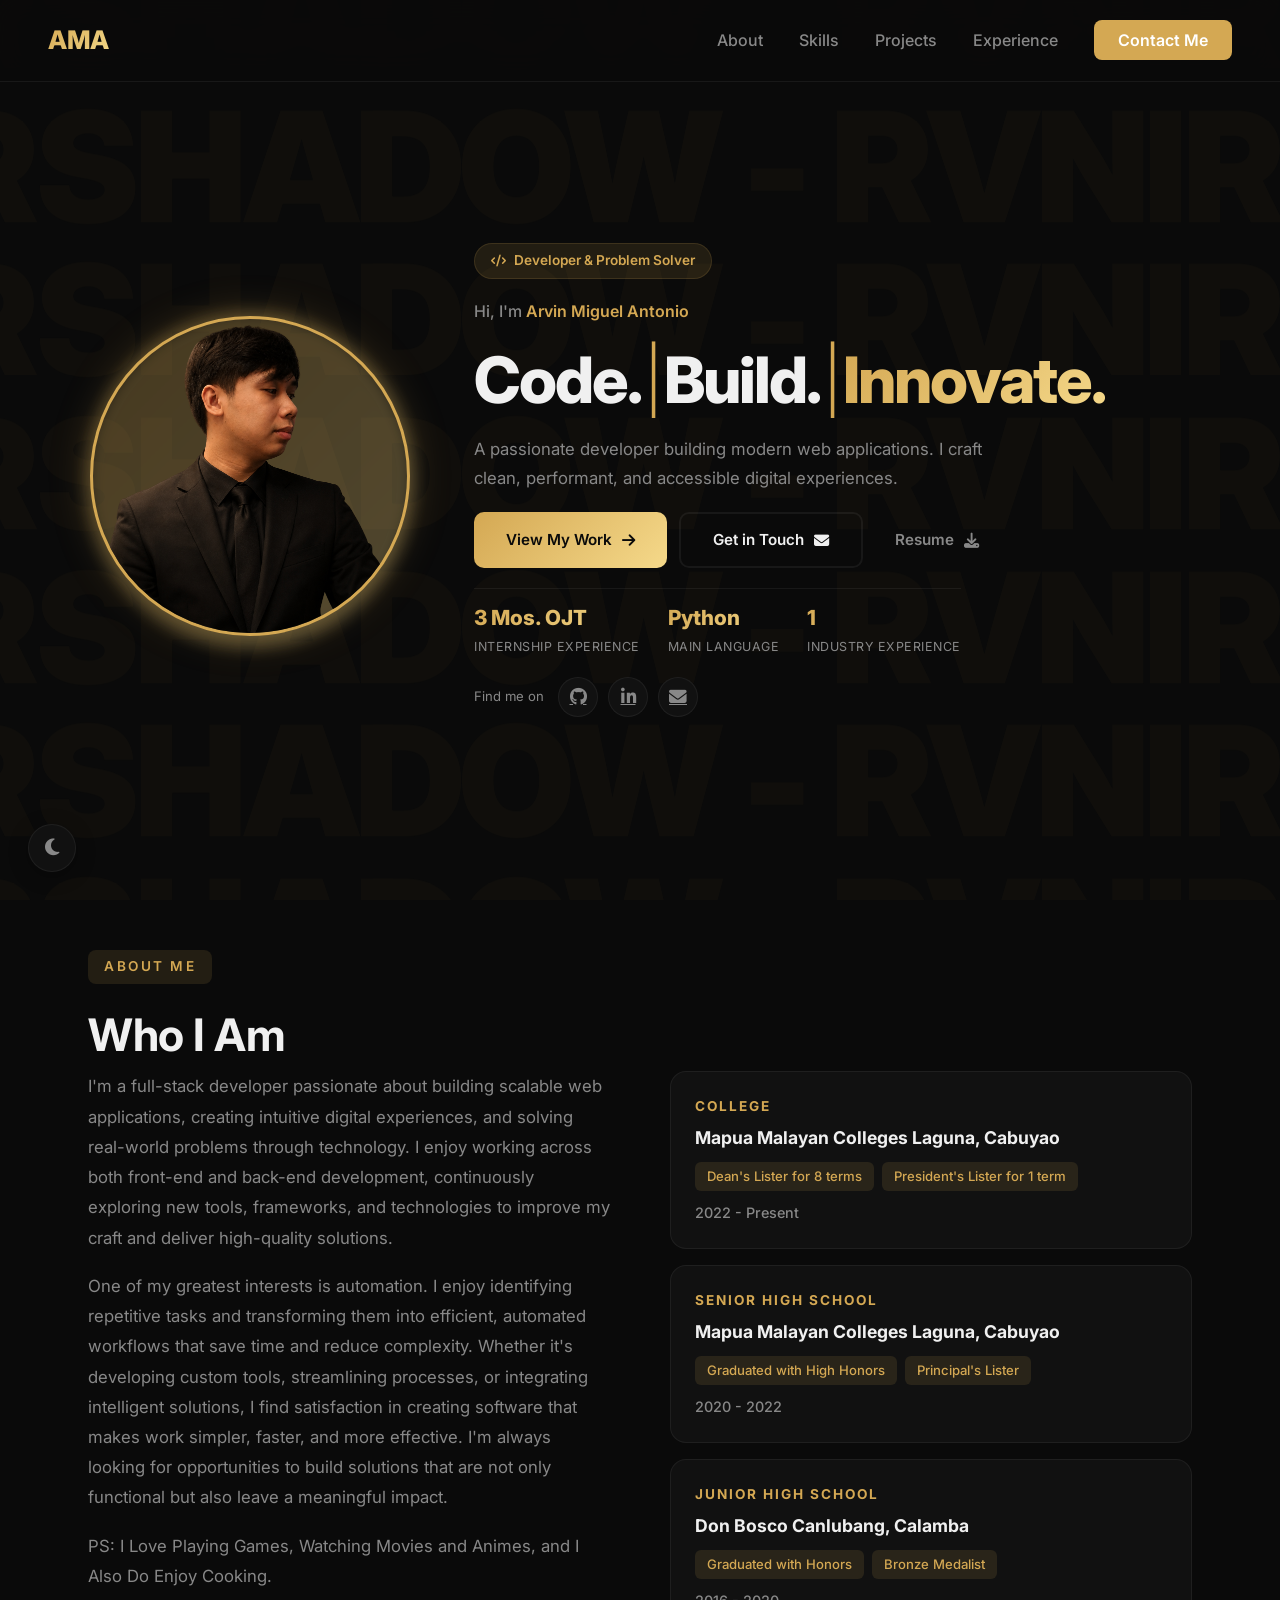
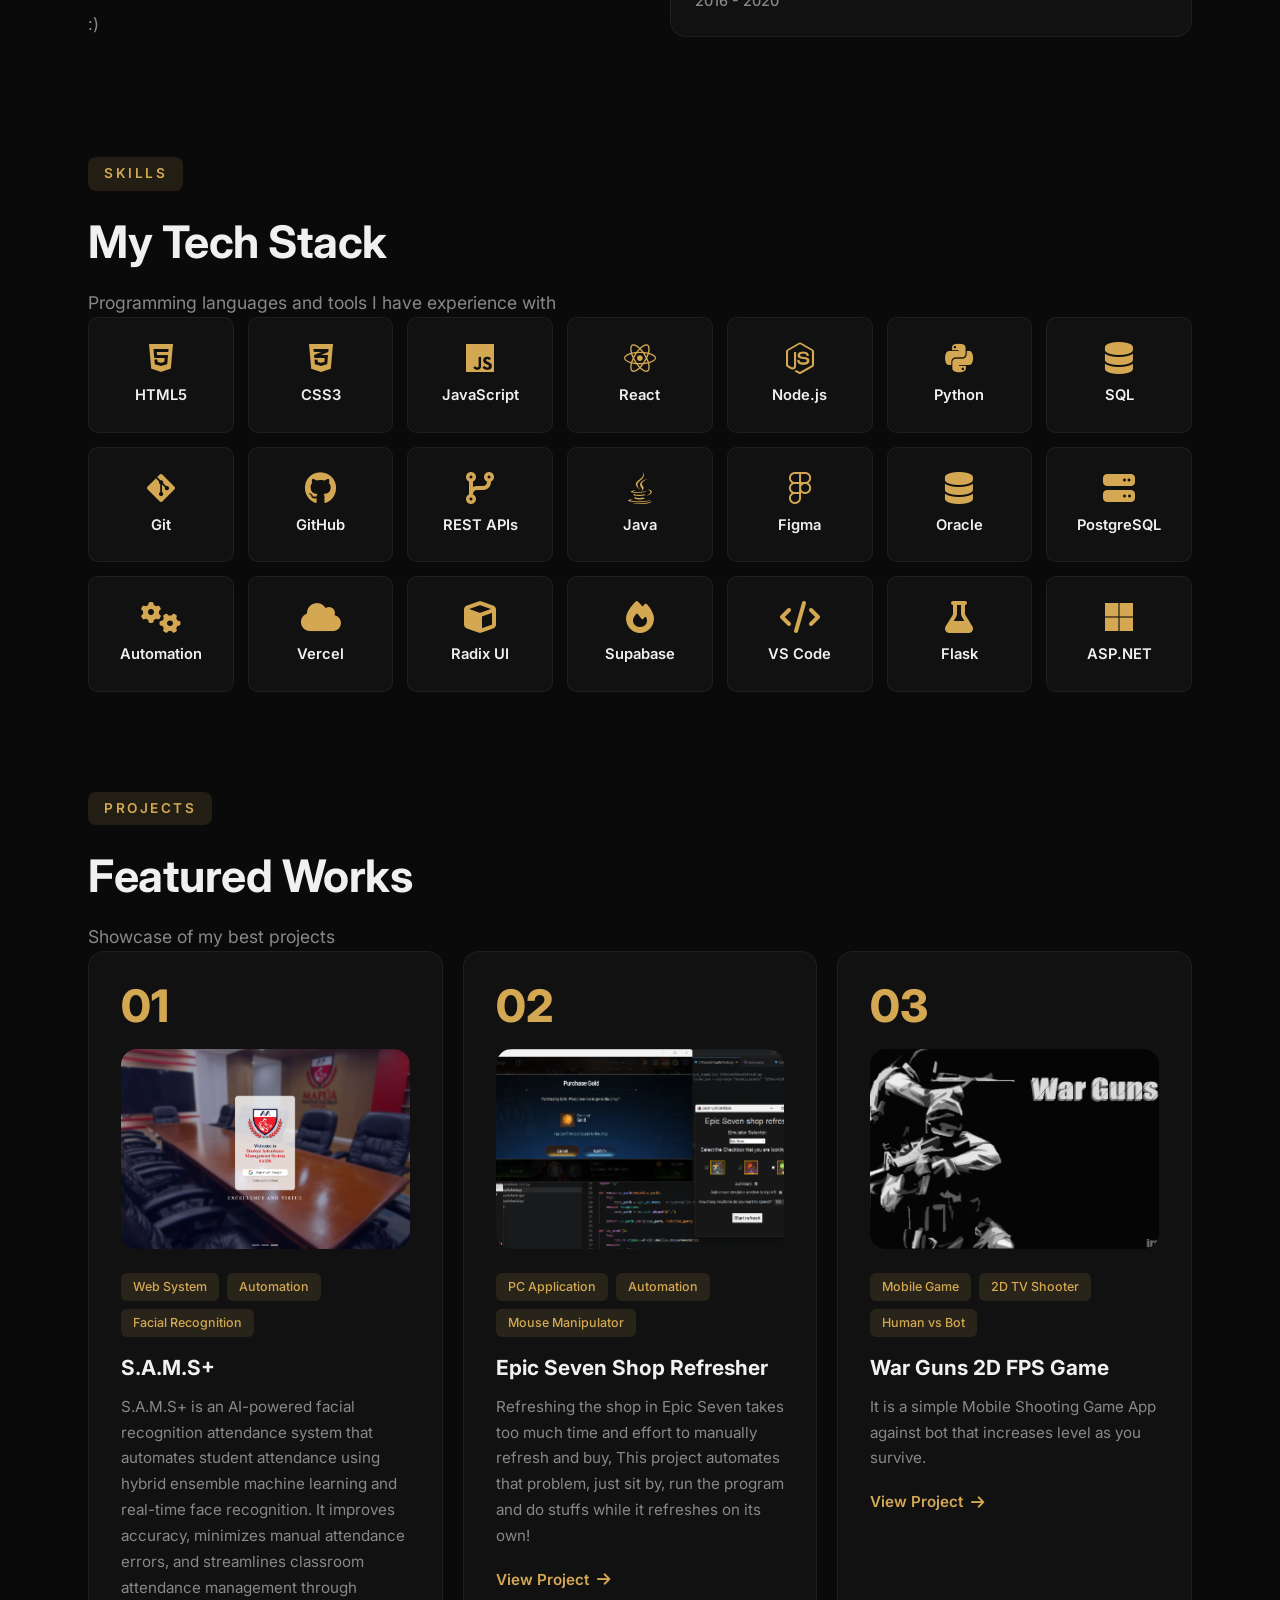
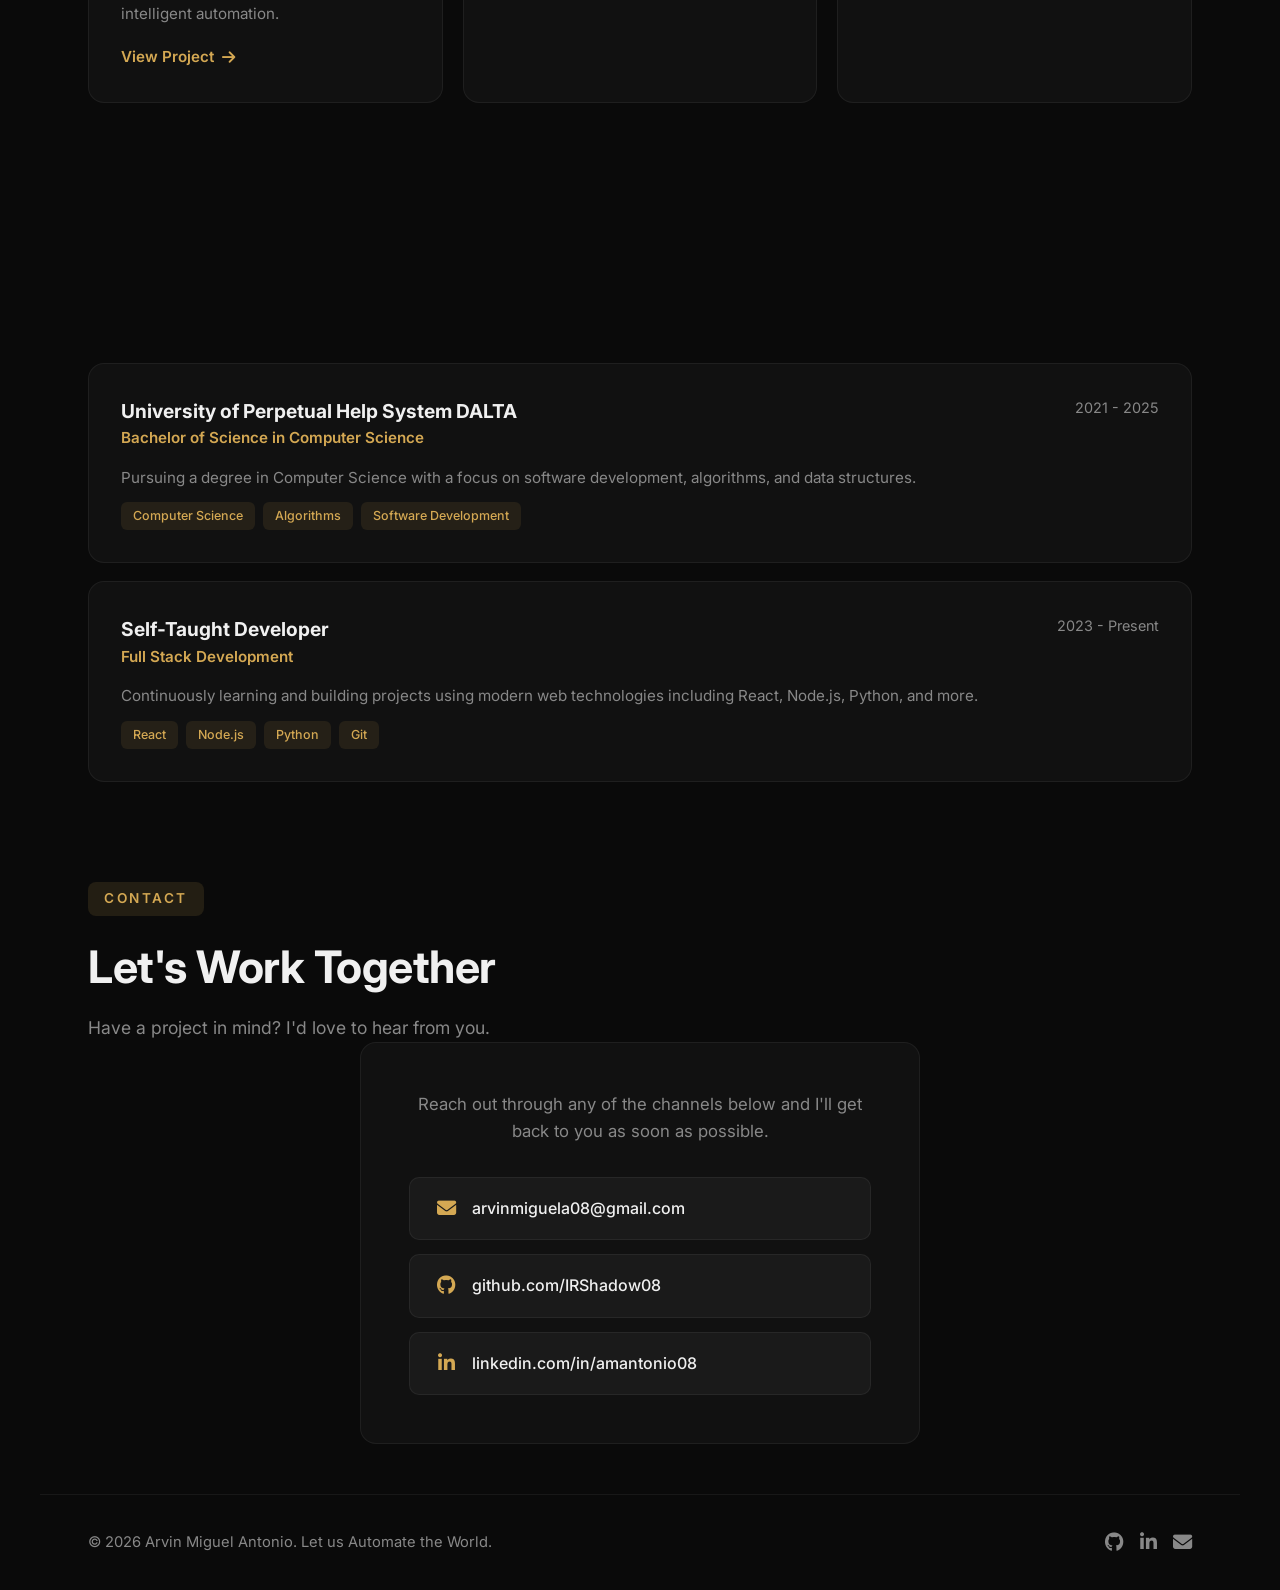
==== commit a333642d: "Updated First Page Info" ====
--- a/portfolio.html
+++ b/portfolio.html
@@ -54,16 +54,16 @@
                 </div>
                 <div class="hero-stats">
                     <div class="hero-stat">
-                        <span class="hero-stat-value">2+</span>
-                        <span class="hero-stat-label">Years Experience</span>
+                        <span class="hero-stat-value">3 Mos. OJT</span>
+                        <span class="hero-stat-label">Internship Experience</span>
                     </div>
                     <div class="hero-stat">
-                        <span class="hero-stat-value">10+</span>
-                        <span class="hero-stat-label">Projects</span>
+                        <span class="hero-stat-value">Python</span>
+                        <span class="hero-stat-label">Main Language</span>
                     </div>
                     <div class="hero-stat">
-                        <span class="hero-stat-value">5+</span>
-                        <span class="hero-stat-label">Certificates</span>
+                        <span class="hero-stat-value">1</span>
+                        <span class="hero-stat-label">Industry Experience</span>
                     </div>
                 </div>
                 <div class="hero-social">
@@ -258,7 +258,7 @@
             <div class="contact-card">
                 <p>Reach out through any of the channels below and I'll get back to you as soon as possible.</p>
                 <div class="contact-links">
-                    <a href="mailto:arvinmiguela08@gmail.com">
+                    <a href="mailto:arvinmiguela08@gmail.com" id="copyEmail">
                         <i class="fas fa-envelope"></i> arvinmiguela08@gmail.com
                     </a>
                     <a href="https://github.com/IRShadow08" target="_blank">
@@ -280,9 +280,9 @@
     </a>
 
     <footer>
-        <p>&copy; 2026 Arvin Miguel Antonio. Built with passion.</p>
+        <p>&copy; 2026 Arvin Miguel Antonio. Let us Automate the World.</p>
         <div class="footer-social">
-            <a href="https://github.com/IRShadow - RvnMig08" target="_blank" aria-label="GitHub"><i class="fab fa-github"></i></a>
+            <a href="https://github.com/IRShadow08" target="_blank" aria-label="GitHub"><i class="fab fa-github"></i></a>
             <a href="https://www.linkedin.com/in/amantonio08/" target="_blank" aria-label="LinkedIn"><i class="fab fa-linkedin-in"></i></a>
             <a href="mailto:arvinmiguela08@gmail.com" aria-label="Email"><i class="fas fa-envelope"></i></a>
         </div>
--- a/style.css
+++ b/style.css
@@ -1092,6 +1092,26 @@
     }
 }
 
+.toast {
+    position: fixed;
+    bottom: 30px;
+    left: 50%;
+    transform: translateX(-50%);
+    background: var(--accent);
+    color: #111;
+    padding: 12px 24px;
+    border-radius: 100px;
+    font-weight: 600;
+    font-size: 0.9rem;
+    z-index: 9999;
+    animation: toastIn 0.3s ease;
+}
+
+@keyframes toastIn {
+    from { opacity: 0; transform: translateX(-50%) translateY(20px); }
+    to   { opacity: 1; transform: translateX(-50%) translateY(0); }
+}
+
 @media (max-width: 480px) {
     .hero-content h1 {
         font-size: 2rem;
